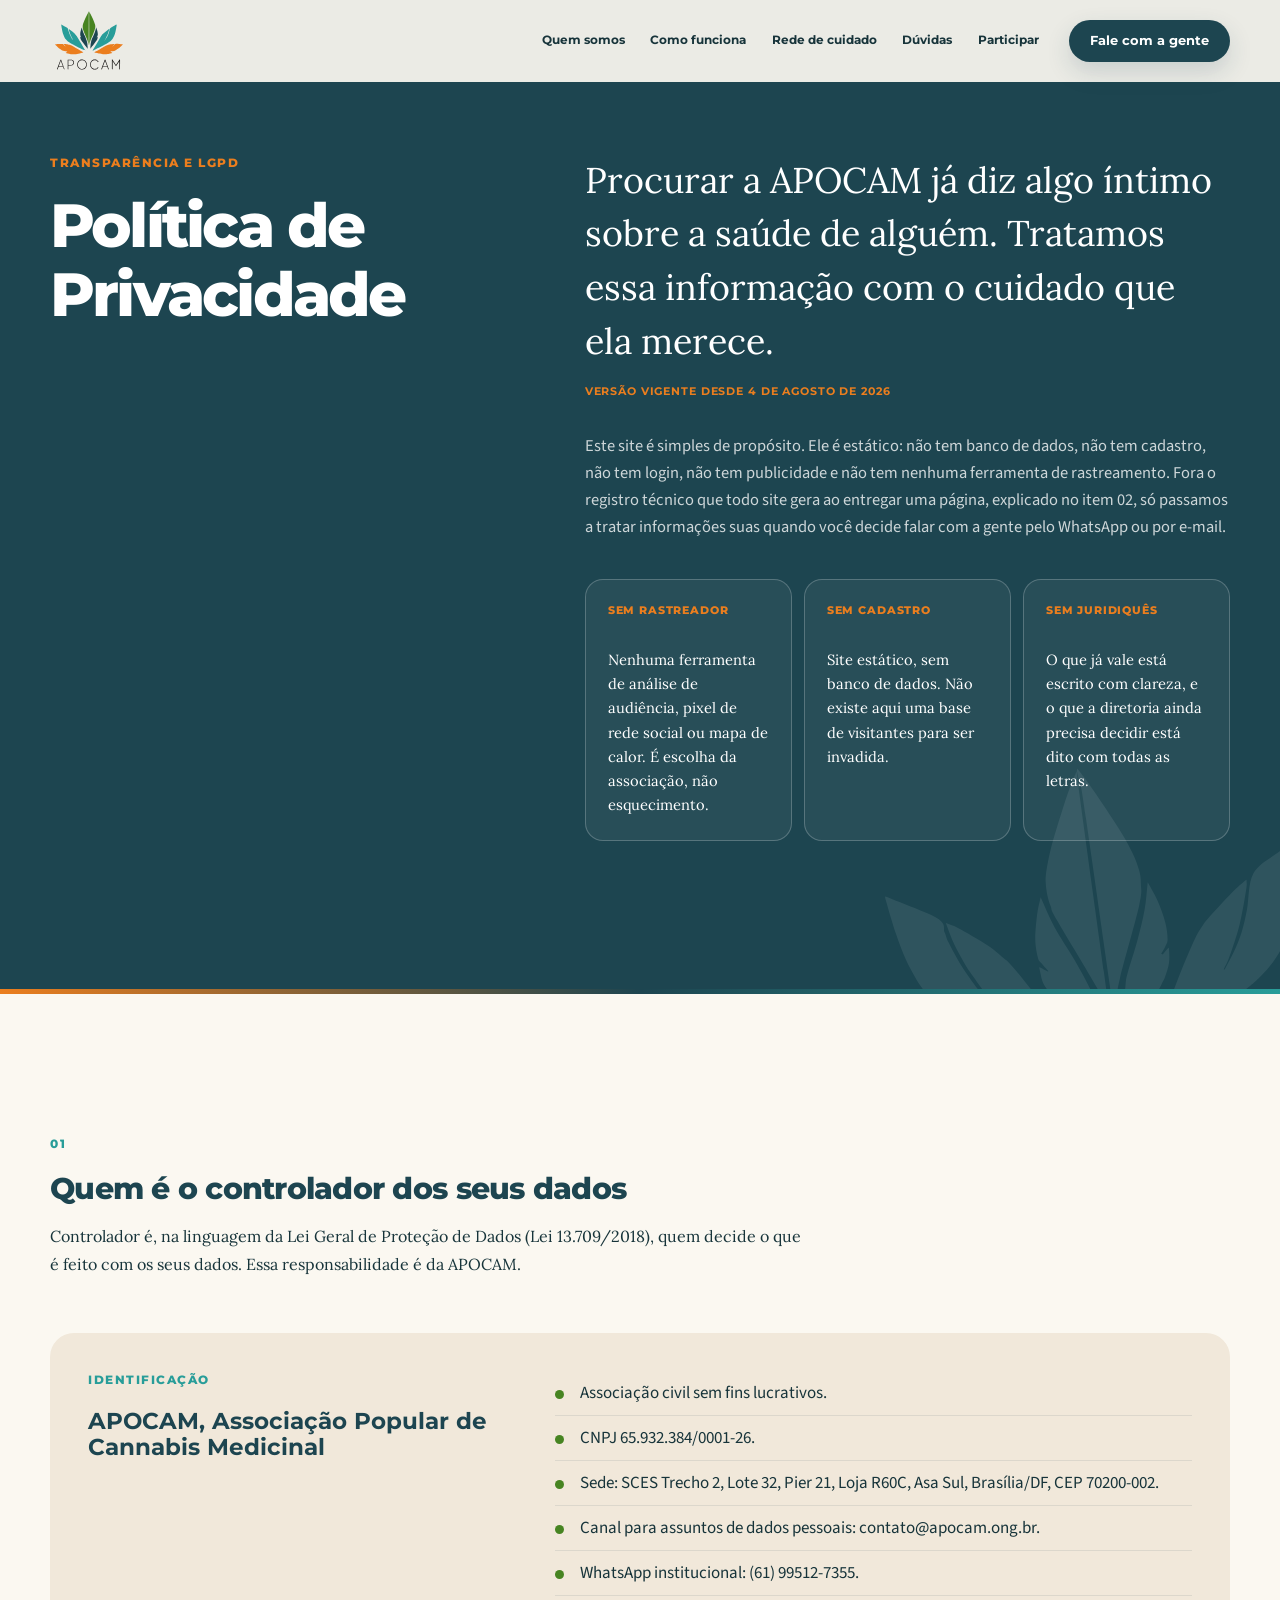
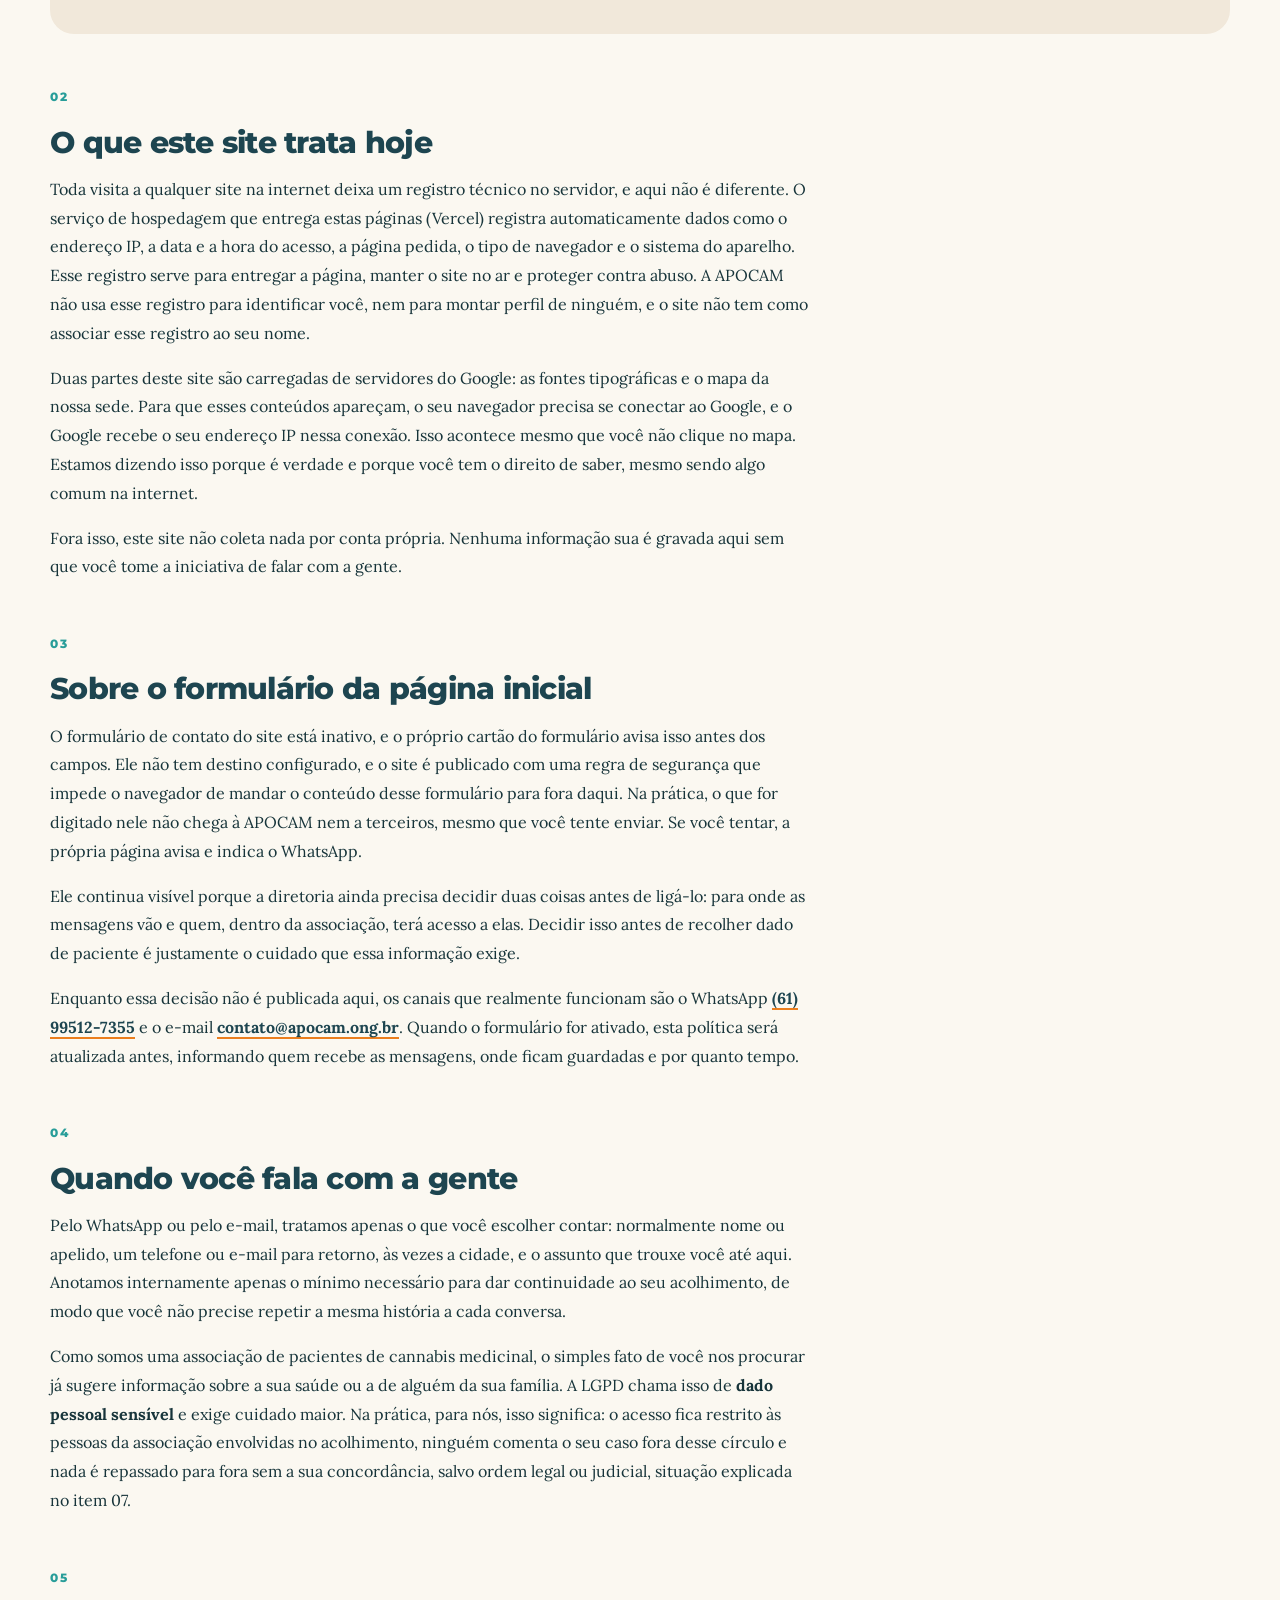
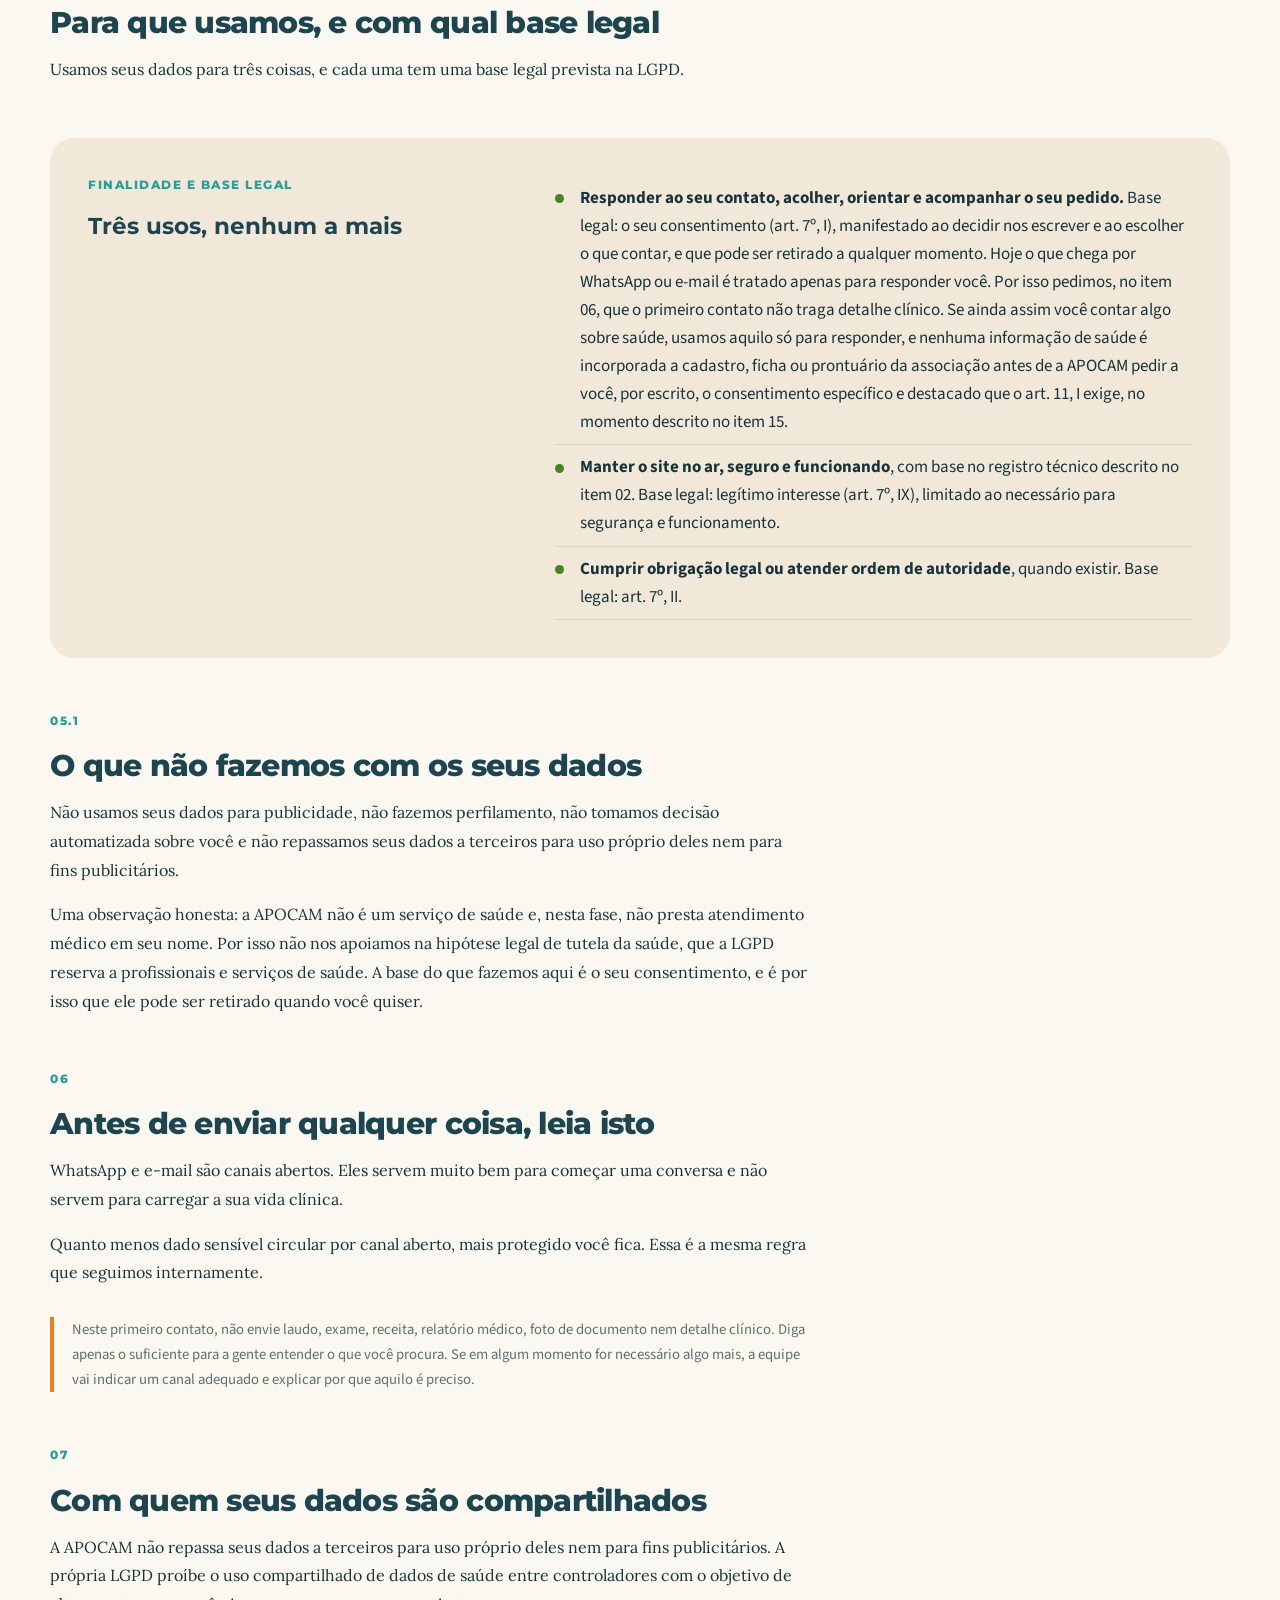
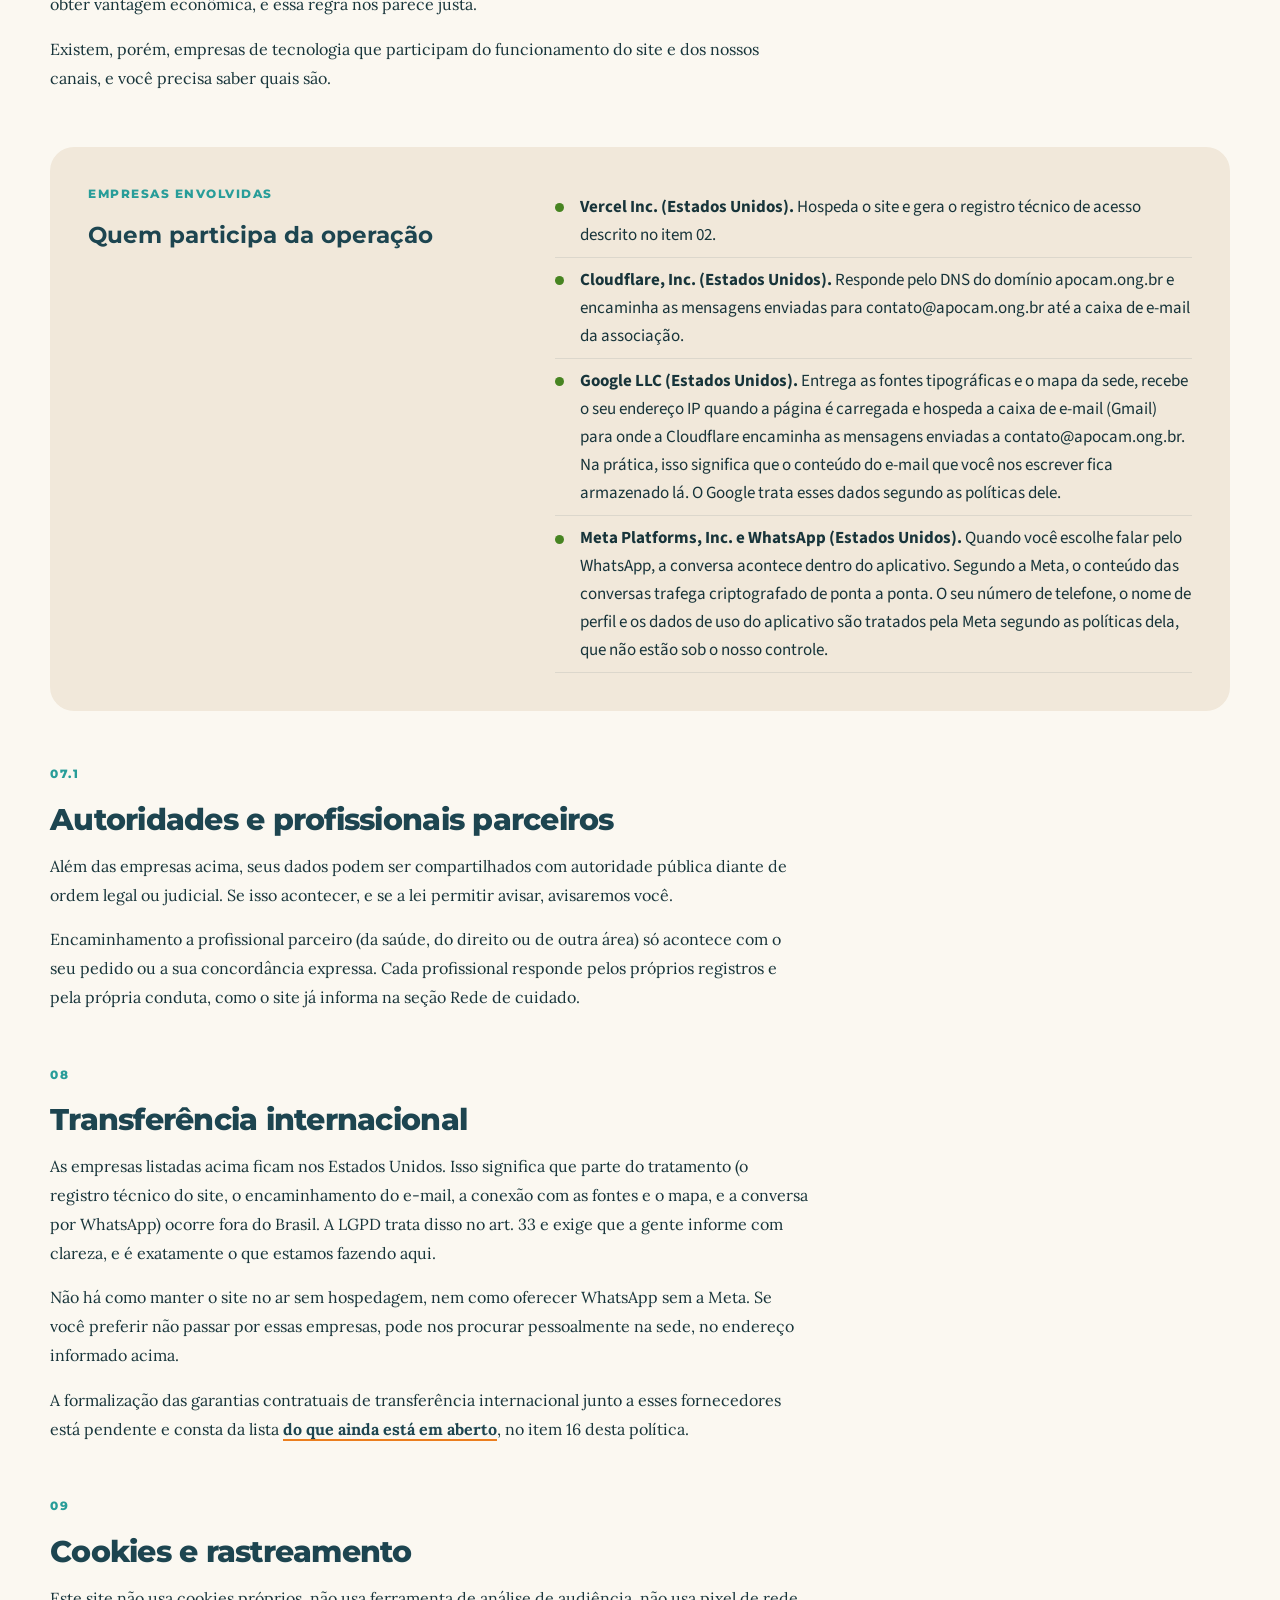
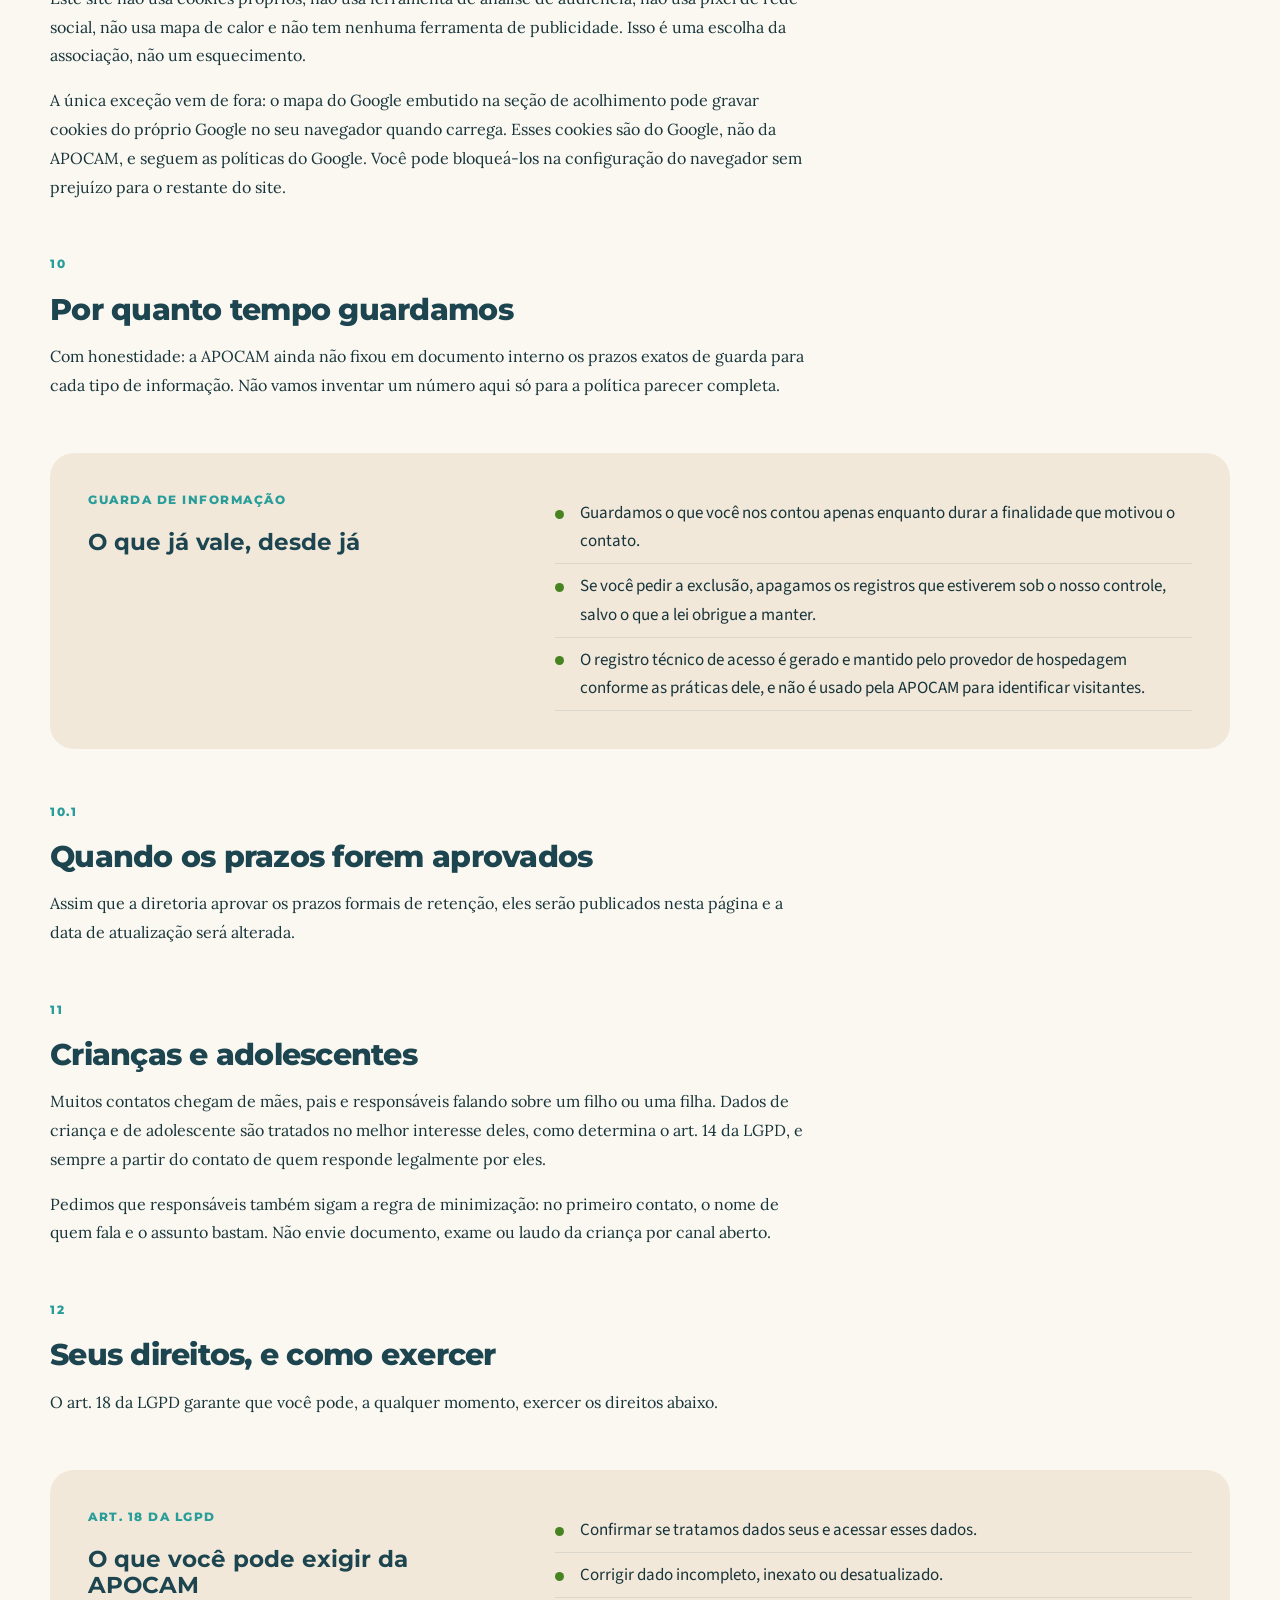
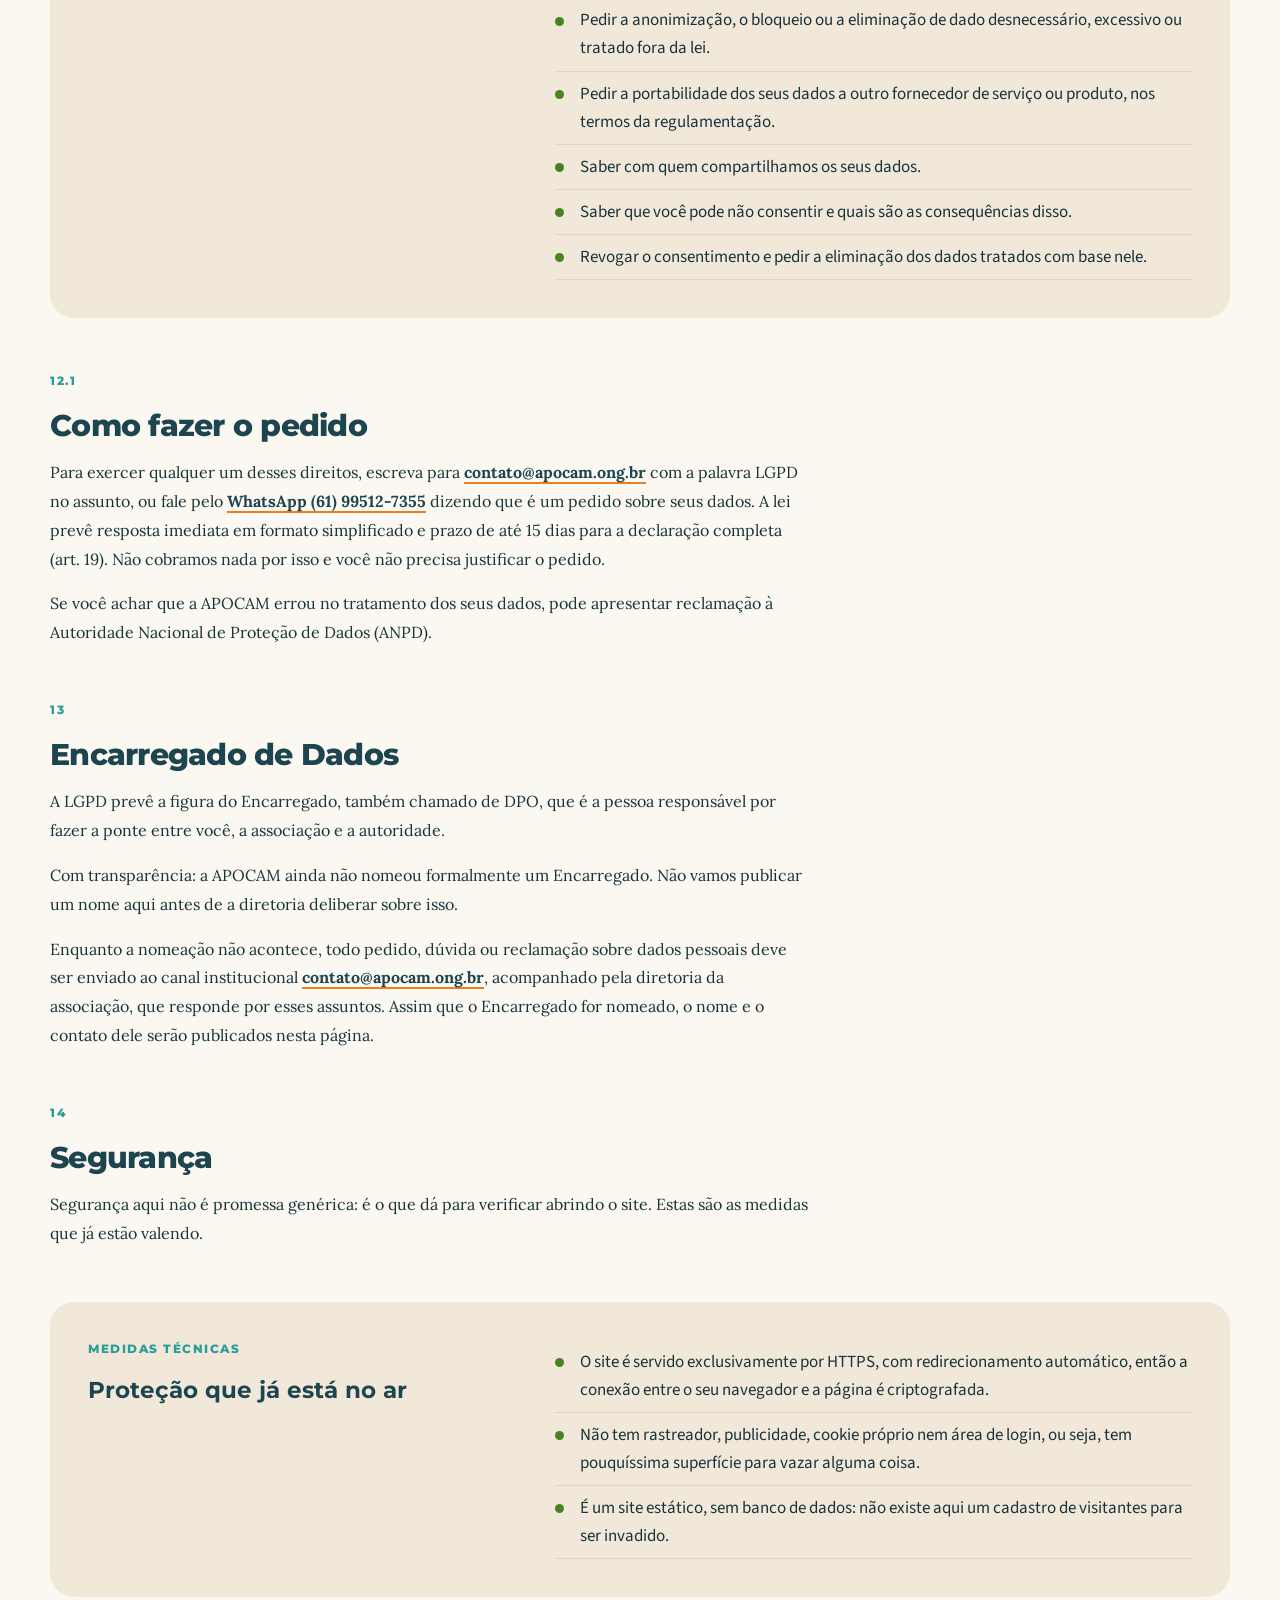
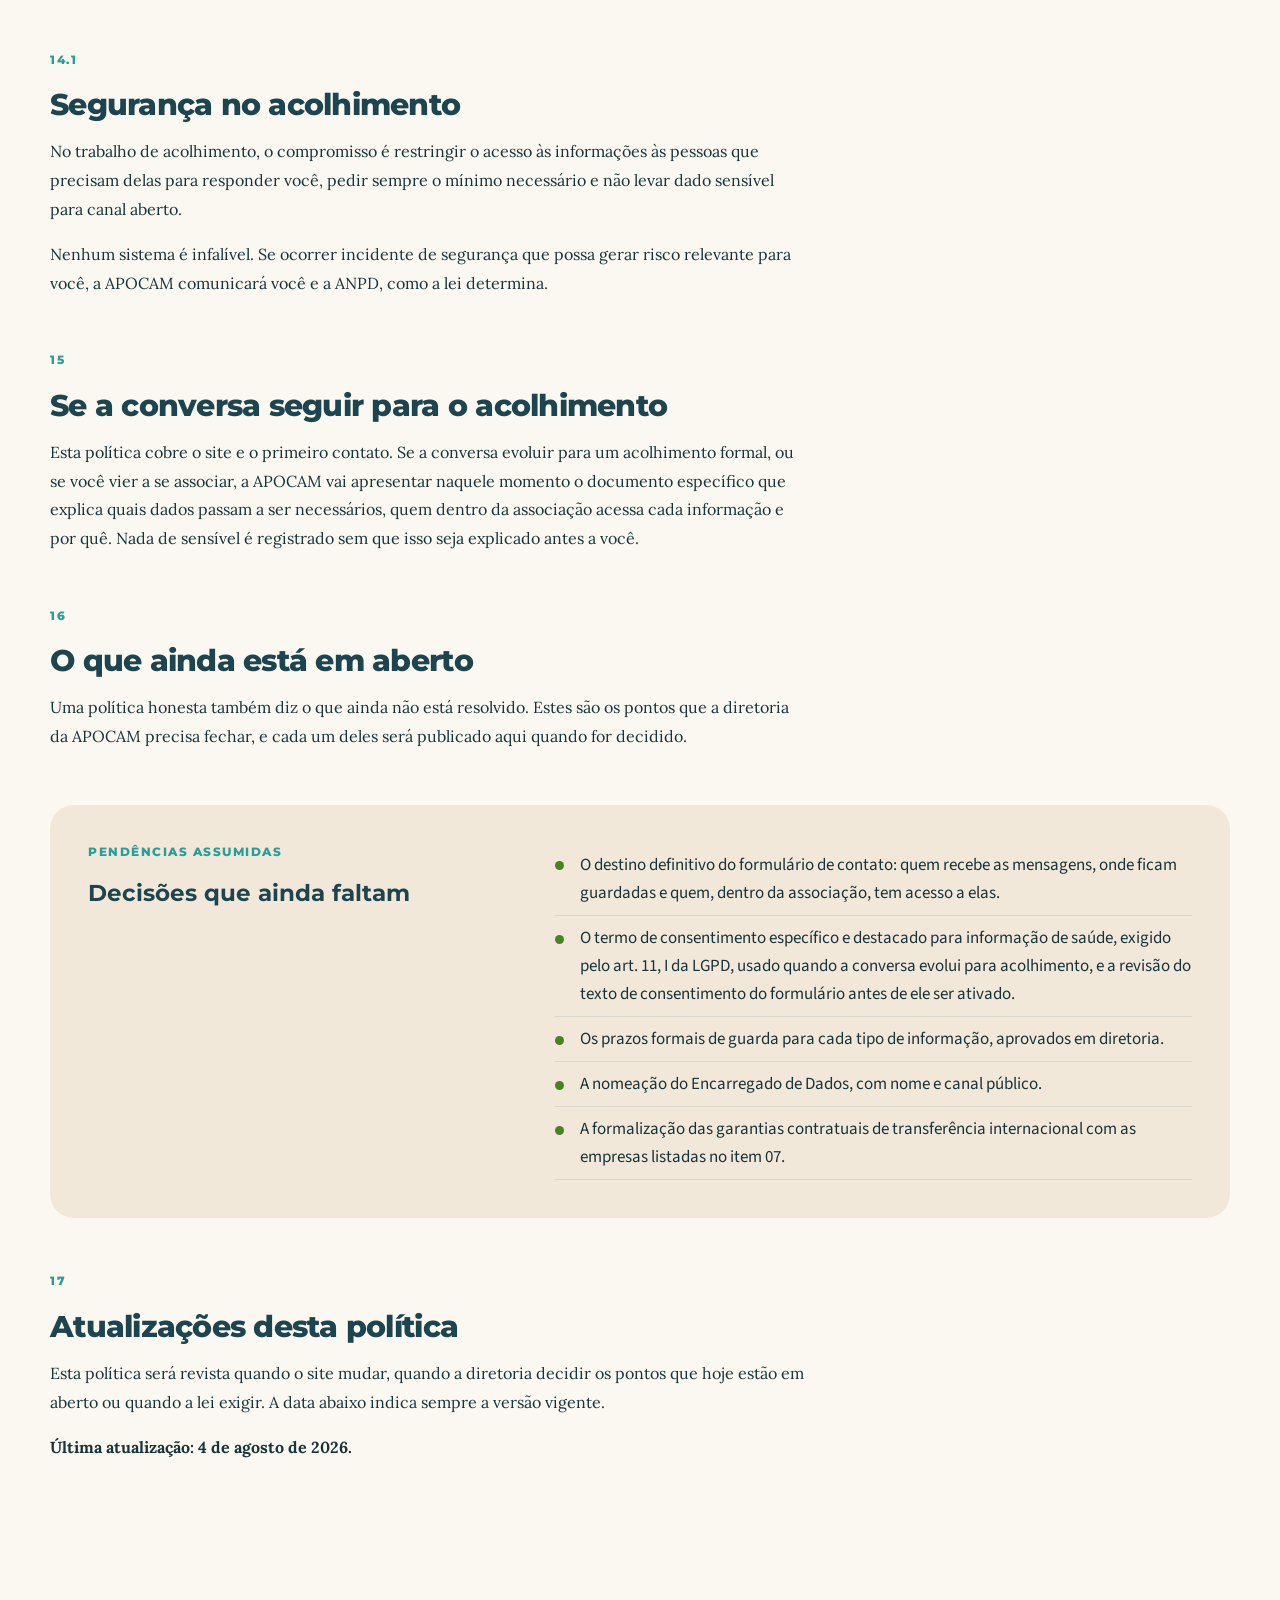
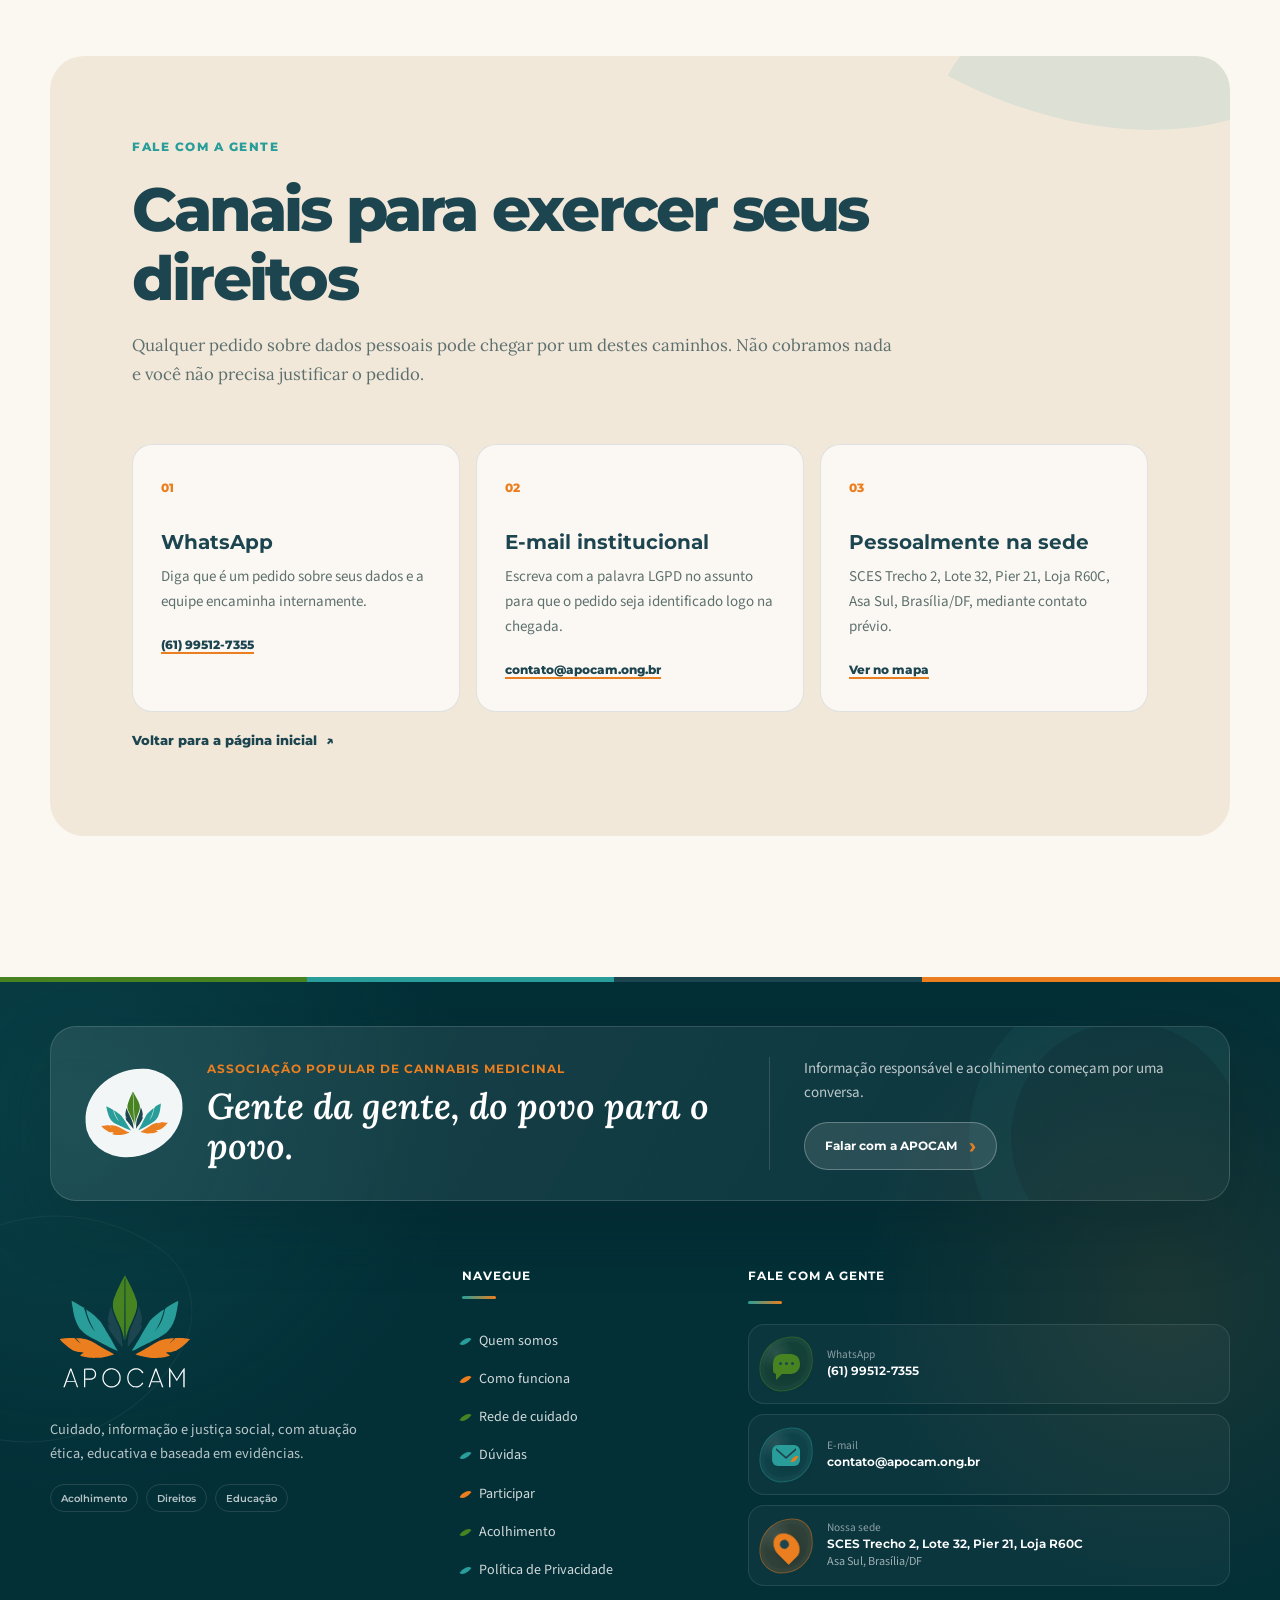
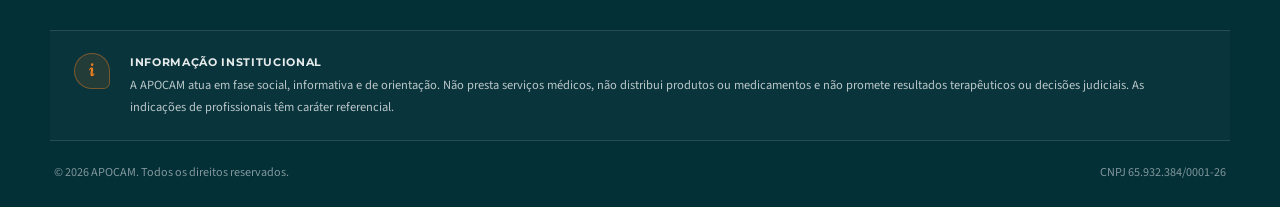
==== privacidade.html @ 4eae1068 "feat(seguranca): cabecalhos de seguranca, Politica de Privacidade e e-mail no dominio proprio - verc" ====
<!DOCTYPE html>
<html lang="pt-BR">
<head>
  <meta charset="UTF-8">
  <meta name="viewport" content="width=device-width, initial-scale=1.0">
  <title>Política de Privacidade | APOCAM</title>
  <meta name="description" content="Como a APOCAM trata os dados pessoais de quem procura acolhimento: o que recebemos, para que usamos, por quanto tempo guardamos e como você exerce seus direitos pela LGPD.">
  <meta name="author" content="APOCAM">
  <meta name="robots" content="index, follow">
  <meta name="theme-color" content="#1D4550">
  <link rel="canonical" href="https://apocam.ong.br/privacidade.html">

  <link rel="icon" type="image/png" sizes="32x32" href="assets/brand/favicon-32.png">
  <link rel="icon" type="image/png" sizes="192x192" href="assets/brand/favicon-192.png">
  <link rel="apple-touch-icon" href="assets/brand/apple-touch-icon.png">

  <meta property="og:title" content="Política de Privacidade | APOCAM">
  <meta property="og:description" content="Transparência sobre o tratamento de dados pessoais na APOCAM, associação popular sem fins lucrativos de Brasília/DF.">
  <meta property="og:type" content="website">
  <meta property="og:locale" content="pt_BR">
  <meta property="og:url" content="https://apocam.ong.br/privacidade.html">

  <link rel="preconnect" href="https://fonts.googleapis.com">
  <link rel="preconnect" href="https://fonts.gstatic.com" crossorigin>
  <link href="https://fonts.googleapis.com/css2?family=Lora:ital,wght@0,400;0,500;0,600;1,400;1,500&family=Montserrat:wght@500;600;700;800&family=Source+Sans+3:wght@400;500;600;700&display=swap" rel="stylesheet">
  <link rel="stylesheet" href="styles.css">
</head>

<body>
  <a class="skip-link" href="#conteudo">Pular para o conteúdo</a>

  <header class="site-header" id="siteHeader">
    <div class="container header-inner">
      <a class="brand" href="index.html#inicio" aria-label="APOCAM, página inicial">
        <img src="assets/brand/logo-apocam.svg" alt="APOCAM" width="1200" height="1048">
      </a>

      <nav class="nav-links" id="navLinks" aria-label="Navegação principal">
        <a href="index.html#quem-somos">Quem somos</a>
        <a href="index.html#como-funciona">Como funciona</a>
        <a href="index.html#rede">Rede de cuidado</a>
        <a href="index.html#faq">Dúvidas</a>
        <a href="index.html#participar">Participar</a>
      </nav>

      <div class="header-actions">
        <a class="btn btn--header" href="https://wa.me/5561995127355?text=Ol%C3%A1%2C%20gostaria%20de%20falar%20com%20a%20APOCAM." target="_blank" rel="noopener" aria-label="Falar com a APOCAM pelo WhatsApp">Fale com a gente</a>
        <button class="nav-toggle" id="navToggle" type="button" aria-label="Abrir menu" aria-expanded="false" aria-controls="navLinks">
          <span></span>
          <span></span>
          <span></span>
        </button>
      </div>
    </div>
  </header>

  <main id="conteudo">
    <section class="manifesto" aria-labelledby="titulo-politica">
      <div class="manifesto-mark" aria-hidden="true"></div>
      <div class="container manifesto-grid">
        <div class="manifesto-title">
          <p class="eyebrow eyebrow--light">Transparência e LGPD</p>
          <h1 class="legal-title" id="titulo-politica">Política de Privacidade</h1>
        </div>

        <div class="manifesto-content">
          <p class="legal-lede">Procurar a APOCAM já diz algo íntimo sobre a saúde de alguém. Tratamos essa informação com o cuidado que ela merece.</p>
          <p class="legal-version">Versão vigente desde 4 de agosto de 2026</p>
          <p>Este site é simples de propósito. Ele é estático: não tem banco de dados, não tem cadastro, não tem login, não tem publicidade e não tem nenhuma ferramenta de rastreamento. Fora o registro técnico que todo site gera ao entregar uma página, explicado no item 02, só passamos a tratar informações suas quando você decide falar com a gente pelo WhatsApp ou por e-mail.</p>

          <div class="statute-grid" aria-label="Compromissos desta política">
            <article>
              <span>Sem rastreador</span>
              <p>Nenhuma ferramenta de análise de audiência, pixel de rede social ou mapa de calor. É escolha da associação, não esquecimento.</p>
            </article>
            <article>
              <span>Sem cadastro</span>
              <p>Site estático, sem banco de dados. Não existe aqui uma base de visitantes para ser invadida.</p>
            </article>
            <article>
              <span>Sem juridiquês</span>
              <p>O que já vale está escrito com clareza, e o que a diretoria ainda precisa decidir está dito com todas as letras.</p>
            </article>
          </div>
        </div>
      </div>
    </section>

    <section class="section" aria-label="Conteúdo da Política de Privacidade">
      <div class="container">

        <article class="legal-topic" id="controlador">
          <p class="eyebrow">01</p>
          <h2>Quem é o controlador dos seus dados</h2>
          <p>Controlador é, na linguagem da Lei Geral de Proteção de Dados (Lei 13.709/2018), quem decide o que é feito com os seus dados. Essa responsabilidade é da APOCAM.</p>
        </article>

        <div class="clarity-panel legal-panel">
          <div>
            <p class="eyebrow">Identificação</p>
            <h3>APOCAM, Associação Popular de Cannabis Medicinal</h3>
          </div>
          <ul>
            <li>Associação civil sem fins lucrativos.</li>
            <li>CNPJ 65.932.384/0001-26.</li>
            <li>Sede: SCES Trecho 2, Lote 32, Pier 21, Loja R60C, Asa Sul, Brasília/DF, CEP 70200-002.</li>
            <li>Canal para assuntos de dados pessoais: contato@apocam.ong.br.</li>
            <li>WhatsApp institucional: (61) 99512-7355.</li>
          </ul>
        </div>

        <article class="legal-topic" id="o-que-o-site-trata">
          <p class="eyebrow">02</p>
          <h2>O que este site trata hoje</h2>
          <p>Toda visita a qualquer site na internet deixa um registro técnico no servidor, e aqui não é diferente. O serviço de hospedagem que entrega estas páginas (Vercel) registra automaticamente dados como o endereço IP, a data e a hora do acesso, a página pedida, o tipo de navegador e o sistema do aparelho. Esse registro serve para entregar a página, manter o site no ar e proteger contra abuso. A APOCAM não usa esse registro para identificar você, nem para montar perfil de ninguém, e o site não tem como associar esse registro ao seu nome.</p>
          <p>Duas partes deste site são carregadas de servidores do Google: as fontes tipográficas e o mapa da nossa sede. Para que esses conteúdos apareçam, o seu navegador precisa se conectar ao Google, e o Google recebe o seu endereço IP nessa conexão. Isso acontece mesmo que você não clique no mapa. Estamos dizendo isso porque é verdade e porque você tem o direito de saber, mesmo sendo algo comum na internet.</p>
          <p>Fora isso, este site não coleta nada por conta própria. Nenhuma informação sua é gravada aqui sem que você tome a iniciativa de falar com a gente.</p>
        </article>

        <article class="legal-topic" id="formulario">
          <p class="eyebrow">03</p>
          <h2>Sobre o formulário da página inicial</h2>
          <p>O formulário de contato do site está inativo, e o próprio cartão do formulário avisa isso antes dos campos. Ele não tem destino configurado, e o site é publicado com uma regra de segurança que impede o navegador de mandar o conteúdo desse formulário para fora daqui. Na prática, o que for digitado nele não chega à APOCAM nem a terceiros, mesmo que você tente enviar. Se você tentar, a própria página avisa e indica o WhatsApp.</p>
          <p>Ele continua visível porque a diretoria ainda precisa decidir duas coisas antes de ligá-lo: para onde as mensagens vão e quem, dentro da associação, terá acesso a elas. Decidir isso antes de recolher dado de paciente é justamente o cuidado que essa informação exige.</p>
          <p>Enquanto essa decisão não é publicada aqui, os canais que realmente funcionam são o WhatsApp <a class="legal-link" href="https://wa.me/5561995127355?text=Ol%C3%A1%2C%20gostaria%20de%20falar%20com%20a%20APOCAM." target="_blank" rel="noopener">(61) 99512-7355</a> e o e-mail <a class="legal-link" href="mailto:contato@apocam.ong.br">contato@apocam.ong.br</a>. Quando o formulário for ativado, esta política será atualizada antes, informando quem recebe as mensagens, onde ficam guardadas e por quanto tempo.</p>
        </article>

        <article class="legal-topic" id="quando-voce-fala">
          <p class="eyebrow">04</p>
          <h2>Quando você fala com a gente</h2>
          <p>Pelo WhatsApp ou pelo e-mail, tratamos apenas o que você escolher contar: normalmente nome ou apelido, um telefone ou e-mail para retorno, às vezes a cidade, e o assunto que trouxe você até aqui. Anotamos internamente apenas o mínimo necessário para dar continuidade ao seu acolhimento, de modo que você não precise repetir a mesma história a cada conversa.</p>
          <p>Como somos uma associação de pacientes de cannabis medicinal, o simples fato de você nos procurar já sugere informação sobre a sua saúde ou a de alguém da sua família. A LGPD chama isso de <strong>dado pessoal sensível</strong> e exige cuidado maior. Na prática, para nós, isso significa: o acesso fica restrito às pessoas da associação envolvidas no acolhimento, ninguém comenta o seu caso fora desse círculo e nada é repassado para fora sem a sua concordância, salvo ordem legal ou judicial, situação explicada no item 07.</p>
        </article>

        <article class="legal-topic" id="finalidades">
          <p class="eyebrow">05</p>
          <h2>Para que usamos, e com qual base legal</h2>
          <p>Usamos seus dados para três coisas, e cada uma tem uma base legal prevista na LGPD.</p>
        </article>

        <div class="clarity-panel legal-panel">
          <div>
            <p class="eyebrow">Finalidade e base legal</p>
            <h3>Três usos, nenhum a mais</h3>
          </div>
          <ul>
            <li><strong>Responder ao seu contato, acolher, orientar e acompanhar o seu pedido.</strong> Base legal: o seu consentimento (art. 7º, I), manifestado ao decidir nos escrever e ao escolher o que contar, e que pode ser retirado a qualquer momento. Hoje o que chega por WhatsApp ou e-mail é tratado apenas para responder você. Por isso pedimos, no item 06, que o primeiro contato não traga detalhe clínico. Se ainda assim você contar algo sobre saúde, usamos aquilo só para responder, e nenhuma informação de saúde é incorporada a cadastro, ficha ou prontuário da associação antes de a APOCAM pedir a você, por escrito, o consentimento específico e destacado que o art. 11, I exige, no momento descrito no item 15.</li>
            <li><strong>Manter o site no ar, seguro e funcionando</strong>, com base no registro técnico descrito no item 02. Base legal: legítimo interesse (art. 7º, IX), limitado ao necessário para segurança e funcionamento.</li>
            <li><strong>Cumprir obrigação legal ou atender ordem de autoridade</strong>, quando existir. Base legal: art. 7º, II.</li>
          </ul>
        </div>

        <article class="legal-topic" id="finalidades-limites">
          <p class="eyebrow">05.1</p>
          <h2>O que não fazemos com os seus dados</h2>
          <p>Não usamos seus dados para publicidade, não fazemos perfilamento, não tomamos decisão automatizada sobre você e não repassamos seus dados a terceiros para uso próprio deles nem para fins publicitários.</p>
          <p>Uma observação honesta: a APOCAM não é um serviço de saúde e, nesta fase, não presta atendimento médico em seu nome. Por isso não nos apoiamos na hipótese legal de tutela da saúde, que a LGPD reserva a profissionais e serviços de saúde. A base do que fazemos aqui é o seu consentimento, e é por isso que ele pode ser retirado quando você quiser.</p>
        </article>

        <article class="legal-topic" id="minimizacao">
          <p class="eyebrow">06</p>
          <h2>Antes de enviar qualquer coisa, leia isto</h2>
          <p>WhatsApp e e-mail são canais abertos. Eles servem muito bem para começar uma conversa e não servem para carregar a sua vida clínica.</p>
          <p>Quanto menos dado sensível circular por canal aberto, mais protegido você fica. Essa é a mesma regra que seguimos internamente.</p>
          <p class="network-note">Neste primeiro contato, não envie laudo, exame, receita, relatório médico, foto de documento nem detalhe clínico. Diga apenas o suficiente para a gente entender o que você procura. Se em algum momento for necessário algo mais, a equipe vai indicar um canal adequado e explicar por que aquilo é preciso.</p>
        </article>

        <article class="legal-topic" id="compartilhamento">
          <p class="eyebrow">07</p>
          <h2>Com quem seus dados são compartilhados</h2>
          <p>A APOCAM não repassa seus dados a terceiros para uso próprio deles nem para fins publicitários. A própria LGPD proíbe o uso compartilhado de dados de saúde entre controladores com o objetivo de obter vantagem econômica, e essa regra nos parece justa.</p>
          <p>Existem, porém, empresas de tecnologia que participam do funcionamento do site e dos nossos canais, e você precisa saber quais são.</p>
        </article>

        <div class="clarity-panel legal-panel">
          <div>
            <p class="eyebrow">Empresas envolvidas</p>
            <h3>Quem participa da operação</h3>
          </div>
          <ul>
            <li><strong>Vercel Inc. (Estados Unidos).</strong> Hospeda o site e gera o registro técnico de acesso descrito no item 02.</li>
            <li><strong>Cloudflare, Inc. (Estados Unidos).</strong> Responde pelo DNS do domínio apocam.ong.br e encaminha as mensagens enviadas para contato@apocam.ong.br até a caixa de e-mail da associação.</li>
            <li><strong>Google LLC (Estados Unidos).</strong> Entrega as fontes tipográficas e o mapa da sede, recebe o seu endereço IP quando a página é carregada e hospeda a caixa de e-mail (Gmail) para onde a Cloudflare encaminha as mensagens enviadas a contato@apocam.ong.br. Na prática, isso significa que o conteúdo do e-mail que você nos escrever fica armazenado lá. O Google trata esses dados segundo as políticas dele.</li>
            <li><strong>Meta Platforms, Inc. e WhatsApp (Estados Unidos).</strong> Quando você escolhe falar pelo WhatsApp, a conversa acontece dentro do aplicativo. Segundo a Meta, o conteúdo das conversas trafega criptografado de ponta a ponta. O seu número de telefone, o nome de perfil e os dados de uso do aplicativo são tratados pela Meta segundo as políticas dela, que não estão sob o nosso controle.</li>
          </ul>
        </div>

        <article class="legal-topic" id="compartilhamento-outros">
          <p class="eyebrow">07.1</p>
          <h2>Autoridades e profissionais parceiros</h2>
          <p>Além das empresas acima, seus dados podem ser compartilhados com autoridade pública diante de ordem legal ou judicial. Se isso acontecer, e se a lei permitir avisar, avisaremos você.</p>
          <p>Encaminhamento a profissional parceiro (da saúde, do direito ou de outra área) só acontece com o seu pedido ou a sua concordância expressa. Cada profissional responde pelos próprios registros e pela própria conduta, como o site já informa na seção Rede de cuidado.</p>
        </article>

        <article class="legal-topic" id="transferencia-internacional">
          <p class="eyebrow">08</p>
          <h2>Transferência internacional</h2>
          <p>As empresas listadas acima ficam nos Estados Unidos. Isso significa que parte do tratamento (o registro técnico do site, o encaminhamento do e-mail, a conexão com as fontes e o mapa, e a conversa por WhatsApp) ocorre fora do Brasil. A LGPD trata disso no art. 33 e exige que a gente informe com clareza, e é exatamente o que estamos fazendo aqui.</p>
          <p>Não há como manter o site no ar sem hospedagem, nem como oferecer WhatsApp sem a Meta. Se você preferir não passar por essas empresas, pode nos procurar pessoalmente na sede, no endereço informado acima.</p>
          <p>A formalização das garantias contratuais de transferência internacional junto a esses fornecedores está pendente e consta da lista <a class="legal-link" href="#em-aberto">do que ainda está em aberto</a>, no item 16 desta política.</p>
        </article>

        <article class="legal-topic" id="cookies">
          <p class="eyebrow">09</p>
          <h2>Cookies e rastreamento</h2>
          <p>Este site não usa cookies próprios, não usa ferramenta de análise de audiência, não usa pixel de rede social, não usa mapa de calor e não tem nenhuma ferramenta de publicidade. Isso é uma escolha da associação, não um esquecimento.</p>
          <p>A única exceção vem de fora: o mapa do Google embutido na seção de acolhimento pode gravar cookies do próprio Google no seu navegador quando carrega. Esses cookies são do Google, não da APOCAM, e seguem as políticas do Google. Você pode bloqueá-los na configuração do navegador sem prejuízo para o restante do site.</p>
        </article>

        <article class="legal-topic" id="retencao">
          <p class="eyebrow">10</p>
          <h2>Por quanto tempo guardamos</h2>
          <p>Com honestidade: a APOCAM ainda não fixou em documento interno os prazos exatos de guarda para cada tipo de informação. Não vamos inventar um número aqui só para a política parecer completa.</p>
        </article>

        <div class="clarity-panel legal-panel">
          <div>
            <p class="eyebrow">Guarda de informação</p>
            <h3>O que já vale, desde já</h3>
          </div>
          <ul>
            <li>Guardamos o que você nos contou apenas enquanto durar a finalidade que motivou o contato.</li>
            <li>Se você pedir a exclusão, apagamos os registros que estiverem sob o nosso controle, salvo o que a lei obrigue a manter.</li>
            <li>O registro técnico de acesso é gerado e mantido pelo provedor de hospedagem conforme as práticas dele, e não é usado pela APOCAM para identificar visitantes.</li>
          </ul>
        </div>

        <article class="legal-topic" id="retencao-prazo">
          <p class="eyebrow">10.1</p>
          <h2>Quando os prazos forem aprovados</h2>
          <p>Assim que a diretoria aprovar os prazos formais de retenção, eles serão publicados nesta página e a data de atualização será alterada.</p>
        </article>

        <article class="legal-topic" id="criancas">
          <p class="eyebrow">11</p>
          <h2>Crianças e adolescentes</h2>
          <p>Muitos contatos chegam de mães, pais e responsáveis falando sobre um filho ou uma filha. Dados de criança e de adolescente são tratados no melhor interesse deles, como determina o art. 14 da LGPD, e sempre a partir do contato de quem responde legalmente por eles.</p>
          <p>Pedimos que responsáveis também sigam a regra de minimização: no primeiro contato, o nome de quem fala e o assunto bastam. Não envie documento, exame ou laudo da criança por canal aberto.</p>
        </article>

        <article class="legal-topic" id="direitos">
          <p class="eyebrow">12</p>
          <h2>Seus direitos, e como exercer</h2>
          <p>O art. 18 da LGPD garante que você pode, a qualquer momento, exercer os direitos abaixo.</p>
        </article>

        <div class="clarity-panel legal-panel">
          <div>
            <p class="eyebrow">Art. 18 da LGPD</p>
            <h3>O que você pode exigir da APOCAM</h3>
          </div>
          <ul>
            <li>Confirmar se tratamos dados seus e acessar esses dados.</li>
            <li>Corrigir dado incompleto, inexato ou desatualizado.</li>
            <li>Pedir a anonimização, o bloqueio ou a eliminação de dado desnecessário, excessivo ou tratado fora da lei.</li>
            <li>Pedir a portabilidade dos seus dados a outro fornecedor de serviço ou produto, nos termos da regulamentação.</li>
            <li>Saber com quem compartilhamos os seus dados.</li>
            <li>Saber que você pode não consentir e quais são as consequências disso.</li>
            <li>Revogar o consentimento e pedir a eliminação dos dados tratados com base nele.</li>
          </ul>
        </div>

        <article class="legal-topic" id="direitos-como">
          <p class="eyebrow">12.1</p>
          <h2>Como fazer o pedido</h2>
          <p>Para exercer qualquer um desses direitos, escreva para <a class="legal-link" href="mailto:contato@apocam.ong.br?subject=LGPD">contato@apocam.ong.br</a> com a palavra LGPD no assunto, ou fale pelo <a class="legal-link" href="https://wa.me/5561995127355?text=Ol%C3%A1%2C%20tenho%20um%20pedido%20sobre%20meus%20dados%20pessoais%20(LGPD)." target="_blank" rel="noopener">WhatsApp (61) 99512-7355</a> dizendo que é um pedido sobre seus dados. A lei prevê resposta imediata em formato simplificado e prazo de até 15 dias para a declaração completa (art. 19). Não cobramos nada por isso e você não precisa justificar o pedido.</p>
          <p>Se você achar que a APOCAM errou no tratamento dos seus dados, pode apresentar reclamação à Autoridade Nacional de Proteção de Dados (ANPD).</p>
        </article>

        <article class="legal-topic" id="encarregado">
          <p class="eyebrow">13</p>
          <h2>Encarregado de Dados</h2>
          <p>A LGPD prevê a figura do Encarregado, também chamado de DPO, que é a pessoa responsável por fazer a ponte entre você, a associação e a autoridade.</p>
          <p>Com transparência: a APOCAM ainda não nomeou formalmente um Encarregado. Não vamos publicar um nome aqui antes de a diretoria deliberar sobre isso.</p>
          <p>Enquanto a nomeação não acontece, todo pedido, dúvida ou reclamação sobre dados pessoais deve ser enviado ao canal institucional <a class="legal-link" href="mailto:contato@apocam.ong.br">contato@apocam.ong.br</a>, acompanhado pela diretoria da associação, que responde por esses assuntos. Assim que o Encarregado for nomeado, o nome e o contato dele serão publicados nesta página.</p>
        </article>

        <article class="legal-topic" id="seguranca">
          <p class="eyebrow">14</p>
          <h2>Segurança</h2>
          <p>Segurança aqui não é promessa genérica: é o que dá para verificar abrindo o site. Estas são as medidas que já estão valendo.</p>
        </article>

        <div class="clarity-panel legal-panel">
          <div>
            <p class="eyebrow">Medidas técnicas</p>
            <h3>Proteção que já está no ar</h3>
          </div>
          <ul>
            <li>O site é servido exclusivamente por HTTPS, com redirecionamento automático, então a conexão entre o seu navegador e a página é criptografada.</li>
            <li>Não tem rastreador, publicidade, cookie próprio nem área de login, ou seja, tem pouquíssima superfície para vazar alguma coisa.</li>
            <li>É um site estático, sem banco de dados: não existe aqui um cadastro de visitantes para ser invadido.</li>
          </ul>
        </div>

        <article class="legal-topic" id="seguranca-acolhimento">
          <p class="eyebrow">14.1</p>
          <h2>Segurança no acolhimento</h2>
          <p>No trabalho de acolhimento, o compromisso é restringir o acesso às informações às pessoas que precisam delas para responder você, pedir sempre o mínimo necessário e não levar dado sensível para canal aberto.</p>
          <p>Nenhum sistema é infalível. Se ocorrer incidente de segurança que possa gerar risco relevante para você, a APOCAM comunicará você e a ANPD, como a lei determina.</p>
        </article>

        <article class="legal-topic" id="acolhimento-formal">
          <p class="eyebrow">15</p>
          <h2>Se a conversa seguir para o acolhimento</h2>
          <p>Esta política cobre o site e o primeiro contato. Se a conversa evoluir para um acolhimento formal, ou se você vier a se associar, a APOCAM vai apresentar naquele momento o documento específico que explica quais dados passam a ser necessários, quem dentro da associação acessa cada informação e por quê. Nada de sensível é registrado sem que isso seja explicado antes a você.</p>
        </article>

        <article class="legal-topic" id="em-aberto">
          <p class="eyebrow">16</p>
          <h2>O que ainda está em aberto</h2>
          <p>Uma política honesta também diz o que ainda não está resolvido. Estes são os pontos que a diretoria da APOCAM precisa fechar, e cada um deles será publicado aqui quando for decidido.</p>
        </article>

        <div class="clarity-panel legal-panel">
          <div>
            <p class="eyebrow">Pendências assumidas</p>
            <h3>Decisões que ainda faltam</h3>
          </div>
          <ul>
            <li>O destino definitivo do formulário de contato: quem recebe as mensagens, onde ficam guardadas e quem, dentro da associação, tem acesso a elas.</li>
            <li>O termo de consentimento específico e destacado para informação de saúde, exigido pelo art. 11, I da LGPD, usado quando a conversa evolui para acolhimento, e a revisão do texto de consentimento do formulário antes de ele ser ativado.</li>
            <li>Os prazos formais de guarda para cada tipo de informação, aprovados em diretoria.</li>
            <li>A nomeação do Encarregado de Dados, com nome e canal público.</li>
            <li>A formalização das garantias contratuais de transferência internacional com as empresas listadas no item 07.</li>
          </ul>
        </div>

        <article class="legal-topic" id="atualizacoes">
          <p class="eyebrow">17</p>
          <h2>Atualizações desta política</h2>
          <p>Esta política será revista quando o site mudar, quando a diretoria decidir os pontos que hoje estão em aberto ou quando a lei exigir. A data abaixo indica sempre a versão vigente.</p>
          <p><strong>Última atualização: 4 de agosto de 2026.</strong></p>
        </article>

      </div>
    </section>

    <section class="section participation-section" aria-labelledby="canais-titulo">
      <div class="container">
        <div class="participation-shell">
          <div class="section-heading">
            <p class="eyebrow">Fale com a gente</p>
            <h2 id="canais-titulo">Canais para exercer seus direitos</h2>
            <p>Qualquer pedido sobre dados pessoais pode chegar por um destes caminhos. Não cobramos nada e você não precisa justificar o pedido.</p>
          </div>

          <div class="participation-grid">
            <article class="participation-card">
              <span>01</span>
              <h3>WhatsApp</h3>
              <p>Diga que é um pedido sobre seus dados e a equipe encaminha internamente.</p>
              <a href="https://wa.me/5561995127355?text=Ol%C3%A1%2C%20tenho%20um%20pedido%20sobre%20meus%20dados%20pessoais%20(LGPD)." target="_blank" rel="noopener">(61) 99512-7355</a>
            </article>
            <article class="participation-card">
              <span>02</span>
              <h3>E-mail institucional</h3>
              <p>Escreva com a palavra LGPD no assunto para que o pedido seja identificado logo na chegada.</p>
              <a href="mailto:contato@apocam.ong.br?subject=LGPD">contato@apocam.ong.br</a>
            </article>
            <article class="participation-card">
              <span>03</span>
              <h3>Pessoalmente na sede</h3>
              <p>SCES Trecho 2, Lote 32, Pier 21, Loja R60C, Asa Sul, Brasília/DF, mediante contato prévio.</p>
              <a href="https://maps.google.com/?q=SCES%20Trecho%202%20Lote%2032%20Pier%2021%20Loja%20R60C%20Asa%20Sul%20Bras%C3%ADlia%20DF" target="_blank" rel="noopener">Ver no mapa</a>
            </article>
          </div>

          <a class="text-link" href="index.html#inicio">Voltar para a página inicial <span aria-hidden="true">↗</span></a>
        </div>
      </div>
    </section>
  </main>

  <footer class="site-footer">
    <div class="footer-spectrum" aria-hidden="true"></div>
    <div class="container">
      <div class="footer-cta">
        <div class="footer-cta__brand">
          <span class="footer-cta__mark" aria-hidden="true">
            <img src="assets/brand/logo-apocam-mark.svg" alt="" width="960" height="654">
          </span>
          <div>
            <p class="footer-kicker">Associação Popular de Cannabis Medicinal</p>
            <h2>Gente da gente, do povo para o povo.</h2>
          </div>
        </div>

        <div class="footer-cta__action">
          <p>Informação responsável e acolhimento começam por uma conversa.</p>
          <a class="footer-whatsapp-button" href="https://wa.me/5561995127355?text=Ol%C3%A1%2C%20gostaria%20de%20falar%20com%20a%20APOCAM." target="_blank" rel="noopener">
            Falar com a APOCAM
          </a>
        </div>
      </div>

      <div class="footer-main">
        <div class="footer-brand">
          <img src="assets/brand/logo-apocam-branco.svg" alt="APOCAM" width="1200" height="1048">
          <p>Cuidado, informação e justiça social, com atuação ética, educativa e baseada em evidências.</p>
          <div class="footer-principles" aria-label="Princípios da APOCAM">
            <span>Acolhimento</span>
            <span>Direitos</span>
            <span>Educação</span>
          </div>
        </div>

        <nav class="footer-nav" aria-label="Links do rodapé">
          <p class="footer-heading">Navegue</p>
          <a href="index.html#quem-somos">Quem somos</a>
          <a href="index.html#como-funciona">Como funciona</a>
          <a href="index.html#rede">Rede de cuidado</a>
          <a href="index.html#faq">Dúvidas</a>
          <a href="index.html#participar">Participar</a>
          <a href="index.html#acolhimento">Acolhimento</a>
          <a href="privacidade.html" aria-current="page">Política de Privacidade</a>
        </nav>

        <div class="footer-contact">
          <p class="footer-heading">Fale com a gente</p>

          <a class="footer-contact-card" href="https://wa.me/5561995127355?text=Ol%C3%A1%2C%20gostaria%20de%20falar%20com%20a%20APOCAM." target="_blank" rel="noopener">
            <span class="footer-contact-icon footer-contact-icon--message" aria-hidden="true">
              <span class="footer-icon-glyph"></span>
            </span>
            <span class="footer-contact-copy">
              <small>WhatsApp</small>
              <strong>(61) 99512-7355</strong>
            </span>
          </a>

          <a class="footer-contact-card" href="mailto:contato@apocam.ong.br">
            <span class="footer-contact-icon footer-contact-icon--mail" aria-hidden="true">
              <span class="footer-icon-glyph"></span>
            </span>
            <span class="footer-contact-copy">
              <small>E-mail</small>
              <strong>contato@apocam.ong.br</strong>
            </span>
          </a>

          <a class="footer-contact-card" href="https://maps.google.com/?q=SCES%20Trecho%202%20Lote%2032%20Pier%2021%20Loja%20R60C%20Asa%20Sul%20Bras%C3%ADlia%20DF" target="_blank" rel="noopener">
            <span class="footer-contact-icon footer-contact-icon--pin" aria-hidden="true">
              <span class="footer-icon-glyph"></span>
            </span>
            <span class="footer-contact-copy">
              <small>Nossa sede</small>
              <strong>SCES Trecho 2, Lote 32, Pier 21, Loja R60C</strong>
              <span>Asa Sul, Brasília/DF</span>
            </span>
          </a>
        </div>
      </div>

      <div class="footer-legal">
        <span class="footer-legal-icon" aria-hidden="true">i</span>
        <div>
          <strong>Informação institucional</strong>
          <p>A APOCAM atua em fase social, informativa e de orientação. Não presta serviços médicos, não distribui produtos ou medicamentos e não promete resultados terapêuticos ou decisões judiciais. As indicações de profissionais têm caráter referencial.</p>
        </div>
      </div>

      <div class="footer-bottom">
        <span>&copy; 2026 APOCAM. Todos os direitos reservados.</span>
        <span>CNPJ 65.932.384/0001-26</span>
      </div>
    </div>
  </footer>

  <script src="script.js" defer></script>
</body>
</html>
---- styles.css ----
:root {
  --green: #478421;
  --teal: #289D99;
  --blue: #1D4550;
  --orange: #EB7E1E;
  --paper: #FBF8F1;
  --paper-deep: #F1E8DA;
  --white: #FFFFFF;
  --ink: #17343A;
  --muted: #5E706E;
  --line: rgba(29, 69, 80, 0.16);
  --shadow: 0 24px 70px rgba(29, 69, 80, 0.12);
  --container: 1180px;
  --header: 82px;
  --font-title: "Montserrat", Arial, sans-serif;
  --font-reading: "Lora", Georgia, serif;
  --font-body: "Source Sans 3", Arial, sans-serif;
  --ease: cubic-bezier(.22, .61, .36, 1);
}

* {
  box-sizing: border-box;
}

html {
  scroll-behavior: smooth;
  scroll-padding-top: calc(var(--header) + 20px);
}

body {
  margin: 0;
  background: var(--paper);
  color: var(--ink);
  font-family: var(--font-body);
  font-size: 17px;
  line-height: 1.65;
  overflow-x: hidden;
}

body.menu-open {
  overflow: hidden;
}

img {
  display: block;
  max-width: 100%;
}

a {
  color: inherit;
  text-decoration: none;
}

button,
input,
select,
textarea {
  font: inherit;
}

button,
summary,
a {
  -webkit-tap-highlight-color: transparent;
}

h1,
h2,
h3,
h4,
p,
blockquote,
ul,
ol {
  margin-top: 0;
}

h1,
h2,
h3,
h4 {
  font-family: var(--font-title);
  line-height: 1.12;
}

:focus-visible {
  outline: 3px solid var(--orange);
  outline-offset: 4px;
}

.container {
  width: min(calc(100% - 40px), var(--container));
  margin-inline: auto;
}

.skip-link {
  position: fixed;
  top: 10px;
  left: 10px;
  z-index: 200;
  padding: 12px 18px;
  border-radius: 8px;
  background: var(--blue);
  color: var(--white);
  transform: translateY(-140%);
}

.skip-link:focus {
  transform: translateY(0);
}

.site-header {
  position: fixed;
  inset: 0 0 auto;
  z-index: 100;
  height: var(--header);
  background: rgba(251, 248, 241, 0.93);
  border-bottom: 1px solid transparent;
  backdrop-filter: blur(18px);
  transition: border-color 220ms ease, box-shadow 220ms ease, background 220ms ease;
}

.site-header.is-scrolled {
  border-bottom-color: var(--line);
  box-shadow: 0 10px 30px rgba(29, 69, 80, 0.08);
  background: rgba(251, 248, 241, 0.98);
}

.header-inner {
  height: 100%;
  display: flex;
  align-items: center;
  justify-content: space-between;
  gap: 30px;
}

.brand {
  display: flex;
  align-items: center;
  flex: none;
}

.brand img {
  width: 78px;
  height: 68px;
  object-fit: contain;
  transition: transform 260ms var(--ease);
}

.brand:hover img {
  transform: translateY(-2px) scale(1.02);
}

.nav-links {
  display: flex;
  align-items: center;
  gap: clamp(18px, 2vw, 30px);
  margin-left: auto;
}

.nav-links a {
  position: relative;
  color: var(--ink);
  font-family: var(--font-title);
  font-size: 0.78rem;
  font-weight: 700;
}

.nav-links a::after {
  content: "";
  position: absolute;
  right: 0;
  bottom: -8px;
  left: 0;
  height: 2px;
  background: var(--teal);
  transform: scaleX(0);
  transform-origin: right;
  transition: transform 240ms var(--ease);
}

.nav-links a:hover::after,
.nav-links a[aria-current="true"]::after {
  transform: scaleX(1);
  transform-origin: left;
}

.header-actions {
  display: flex;
  align-items: center;
  gap: 12px;
}

.nav-toggle {
  display: none;
  width: 46px;
  height: 46px;
  padding: 11px;
  border: 1px solid var(--line);
  border-radius: 50%;
  background: var(--white);
  cursor: pointer;
}

.nav-toggle span {
  display: block;
  width: 100%;
  height: 2px;
  margin: 4px 0;
  border-radius: 4px;
  background: var(--blue);
  transition: transform 220ms ease, opacity 220ms ease;
}

.nav-toggle[aria-expanded="true"] span:nth-child(1) {
  transform: translateY(6px) rotate(45deg);
}

.nav-toggle[aria-expanded="true"] span:nth-child(2) {
  opacity: 0;
}

.nav-toggle[aria-expanded="true"] span:nth-child(3) {
  transform: translateY(-6px) rotate(-45deg);
}

.btn {
  min-height: 48px;
  display: inline-flex;
  align-items: center;
  justify-content: center;
  gap: 9px;
  padding: 13px 24px;
  border: 1px solid transparent;
  border-radius: 999px;
  font-family: var(--font-title);
  font-size: 0.82rem;
  font-weight: 700;
  line-height: 1.1;
  cursor: pointer;
  transition: transform 220ms var(--ease), color 220ms ease, background 220ms ease, border-color 220ms ease, box-shadow 220ms ease;
}

.btn:hover {
  transform: translateY(-3px);
}

.btn--header {
  min-height: 42px;
  padding: 11px 20px;
  background: var(--blue);
  color: var(--white);
  box-shadow: 0 10px 24px rgba(29, 69, 80, 0.16);
}

.btn--header:hover {
  background: #075664;
  box-shadow: 0 14px 30px rgba(29, 69, 80, 0.22);
}

.btn--primary {
  background: var(--blue);
  color: var(--white);
  box-shadow: 0 15px 32px rgba(29, 69, 80, 0.18);
}

.btn--primary:hover {
  background: #075A67;
  box-shadow: 0 20px 38px rgba(29, 69, 80, 0.24);
}

.btn--secondary {
  color: var(--blue);
  border-color: rgba(29, 69, 80, 0.34);
  background: rgba(255, 255, 255, 0.45);
}

.btn--secondary:hover {
  border-color: var(--teal);
  background: var(--white);
}

.btn--contact-whatsapp {
  width: max-content;
  margin-top: 28px;
  background: var(--white);
  color: var(--blue);
  box-shadow: 0 15px 34px rgba(0, 0, 0, 0.16);
}

.btn--contact-whatsapp:hover {
  background: var(--orange);
  color: var(--blue);
  box-shadow: 0 20px 42px rgba(0, 0, 0, 0.2);
}

.btn--block {
  width: 100%;
}

.hero {
  position: relative;
  min-height: 760px;
  padding: calc(var(--header) + 78px) 0 90px;
  background:
    radial-gradient(circle at 7% 20%, rgba(235, 126, 30, 0.16), transparent 28%),
    linear-gradient(135deg, var(--paper) 0%, #F8F2E8 58%, #E7F2EF 100%);
  overflow: hidden;
}

.hero::after {
  content: "";
  position: absolute;
  inset: auto 0 0;
  height: 10px;
  background: linear-gradient(90deg, var(--green) 0 24%, var(--teal) 24% 49%, var(--blue) 49% 74%, var(--orange) 74% 100%);
}

.hero-petal {
  position: absolute;
  border-radius: 100% 0 100% 0;
  transform: rotate(35deg);
  pointer-events: none;
}

.hero-petal--one {
  top: 130px;
  left: -110px;
  width: 270px;
  height: 150px;
  background: rgba(40, 157, 153, 0.08);
}

.hero-petal--two {
  right: 34%;
  bottom: 20px;
  width: 210px;
  height: 110px;
  background: rgba(235, 126, 30, 0.08);
  transform: rotate(-18deg);
}

.hero-grid {
  position: relative;
  z-index: 1;
  display: grid;
  grid-template-columns: minmax(0, 1.05fr) minmax(360px, 0.78fr);
  align-items: center;
  gap: clamp(54px, 7vw, 100px);
}

.hero-copy {
  max-width: 720px;
}

.kicker,
.eyebrow {
  display: flex;
  align-items: center;
  gap: 10px;
  margin-bottom: 18px;
  color: var(--teal);
  font-family: var(--font-title);
  font-size: 0.73rem;
  font-weight: 800;
  letter-spacing: 0.13em;
  text-transform: uppercase;
}

.kicker span {
  width: 36px;
  height: 3px;
  border-radius: 4px;
  background: var(--orange);
}

.hero h1 {
  max-width: 760px;
  margin-bottom: 26px;
  color: var(--blue);
  font-size: clamp(2.8rem, 5.1vw, 4.65rem);
  font-weight: 800;
  letter-spacing: -0.055em;
}

.hero h1 strong {
  position: relative;
  color: var(--green);
  font-weight: inherit;
}

.hero h1 strong::after {
  content: "";
  position: absolute;
  right: 0;
  bottom: 0.02em;
  left: 0;
  height: 0.18em;
  border-radius: 50%;
  background: rgba(235, 126, 30, 0.28);
  z-index: -1;
}

.hero-lead {
  max-width: 650px;
  margin-bottom: 30px;
  color: var(--muted);
  font-family: var(--font-reading);
  font-size: clamp(1.05rem, 1.5vw, 1.28rem);
  line-height: 1.8;
}

.hero-actions {
  display: flex;
  flex-wrap: wrap;
  gap: 12px;
  margin-bottom: 18px;
}

.hero-open-note {
  max-width: 630px;
  margin-bottom: 25px;
  padding: 13px 17px;
  border-left: 3px solid var(--orange);
  border-radius: 0 12px 12px 0;
  background: rgba(255, 255, 255, 0.46);
  color: var(--muted);
  font-size: 0.9rem;
  line-height: 1.55;
}

.hero-open-note strong {
  color: var(--blue);
  font-family: var(--font-title);
  font-size: 0.82rem;
}

.trust-list {
  display: flex;
  flex-wrap: wrap;
  gap: 10px 24px;
  margin: 0;
  padding: 0;
  list-style: none;
  color: var(--muted);
  font-size: 0.9rem;
  font-weight: 600;
}

.trust-list li {
  position: relative;
  padding-left: 20px;
}

.trust-list li::before {
  content: "";
  position: absolute;
  top: 0.55em;
  left: 0;
  width: 9px;
  height: 9px;
  border: 2px solid var(--teal);
  border-radius: 50%;
}

.hero-visual {
  position: relative;
  min-height: 560px;
}

.hero-photo {
  position: absolute;
  inset: 0 0 46px 22px;
  overflow: hidden;
  border: 9px solid rgba(255, 255, 255, 0.76);
  border-radius: 52% 52% 22px 22px;
  box-shadow: var(--shadow);
  background: var(--blue);
}

.hero-photo::after {
  content: "";
  position: absolute;
  inset: 0;
  background: linear-gradient(180deg, rgba(29, 69, 80, 0.06), rgba(29, 69, 80, 0.44));
}

.hero-photo img {
  width: 100%;
  height: 112%;
  object-fit: cover;
  filter: saturate(0.78) contrast(0.92);
  transform: translateY(-5%);
  will-change: transform;
}

.hero-seal {
  position: absolute;
  right: -22px;
  bottom: 22px;
  z-index: 2;
  width: min(290px, 78%);
  display: flex;
  align-items: center;
  gap: 14px;
  padding: 15px 18px;
  border-radius: 18px;
  background: var(--white);
  box-shadow: 0 20px 52px rgba(29, 69, 80, 0.18);
}

.hero-seal > img {
  width: 72px;
  height: auto;
  object-fit: contain;
}

.hero-seal p {
  margin: 0;
  line-height: 1.3;
}

.hero-seal strong,
.hero-seal span {
  display: block;
}

.hero-seal strong {
  color: var(--blue);
  font-family: var(--font-title);
  font-size: 0.78rem;
}

.hero-seal span {
  margin-top: 4px;
  color: var(--muted);
  font-size: 0.78rem;
}

.photo-note {
  position: absolute;
  right: 8px;
  bottom: -23px;
  left: 28px;
  color: var(--muted);
  font-size: 0.72rem;
  line-height: 1.35;
}

.entry-section {
  padding: 95px 0 110px;
}

.section {
  padding: clamp(90px, 11vw, 145px) 0;
}

.section-heading {
  max-width: 760px;
  margin-bottom: 54px;
}

.section-heading--row {
  max-width: none;
  display: grid;
  grid-template-columns: minmax(0, 1.08fr) minmax(300px, 0.65fr);
  align-items: end;
  gap: 60px;
}

.section-heading h2,
.manifesto h2,
.contact-intro h2 {
  margin-bottom: 18px;
  color: var(--blue);
  font-size: clamp(2.2rem, 4.8vw, 4.2rem);
  font-weight: 800;
  letter-spacing: -0.045em;
}

.section-heading > p:last-child,
.section-heading--row > p {
  margin-bottom: 0;
  color: var(--muted);
  font-family: var(--font-reading);
  font-size: 1.05rem;
  line-height: 1.75;
}

.entry-grid {
  display: grid;
  grid-template-columns: repeat(3, 1fr);
  gap: 18px;
}

.entry-card {
  position: relative;
  min-height: 285px;
  display: flex;
  flex-direction: column;
  justify-content: space-between;
  padding: 28px;
  overflow: hidden;
  border: 1px solid var(--line);
  border-radius: 24px;
  background: rgba(255, 255, 255, 0.72);
  transition: transform 260ms var(--ease), box-shadow 260ms ease, border-color 260ms ease;
}

.entry-card::before {
  content: "";
  position: absolute;
  top: -72px;
  right: -48px;
  width: 150px;
  height: 100px;
  border-radius: 100% 0;
  transform: rotate(28deg);
  opacity: 0.12;
  transition: transform 320ms var(--ease), opacity 320ms ease;
}

.entry-card--patient::before {
  background: var(--green);
}

.entry-card--support::before {
  background: var(--orange);
}

.entry-card--professional::before {
  background: var(--teal);
}

.entry-card:hover {
  transform: translateY(-8px);
  border-color: rgba(29, 69, 80, 0.3);
  box-shadow: 0 22px 52px rgba(29, 69, 80, 0.13);
}

.entry-card:hover::before {
  transform: translate(-10px, 12px) rotate(34deg);
  opacity: 0.22;
}

.entry-number {
  color: var(--blue);
  font-family: var(--font-title);
  font-size: 0.74rem;
  font-weight: 800;
}

.entry-card h3 {
  max-width: 260px;
  margin-bottom: 12px;
  color: var(--blue);
  font-size: 1.35rem;
}

.entry-card p {
  margin: 0;
  color: var(--muted);
  font-size: 0.97rem;
}

.entry-arrow {
  position: absolute;
  right: 24px;
  bottom: 22px;
  color: var(--teal);
  font-size: 1.35rem;
  transition: transform 220ms ease;
}

.entry-card:hover .entry-arrow {
  transform: translate(4px, -4px);
}

.manifesto {
  position: relative;
  padding: clamp(100px, 12vw, 155px) 0;
  overflow: hidden;
  background: var(--blue);
  color: rgba(255, 255, 255, 0.78);
}

.manifesto::after {
  content: "";
  position: absolute;
  inset: auto 0 0;
  height: 5px;
  background: linear-gradient(90deg, var(--orange), var(--blue), var(--teal));
}

.manifesto-mark {
  position: absolute;
  right: -110px;
  bottom: -160px;
  width: 580px;
  height: 450px;
  opacity: 0.08;
  background: url("assets/brand/mark-branco.svg") center / contain no-repeat;
  transform: rotate(-8deg);
}

.manifesto-grid {
  position: relative;
  z-index: 1;
  display: grid;
  grid-template-columns: 0.78fr 1.2fr;
  gap: clamp(60px, 9vw, 130px);
}

.eyebrow--light {
  color: var(--orange);
}

.manifesto h2,
.contact-intro h2 {
  color: var(--white);
}

.manifesto blockquote {
  margin-bottom: 14px;
  color: var(--white);
  font-family: var(--font-reading);
  font-size: clamp(1.4rem, 2.8vw, 2.25rem);
  font-style: italic;
  line-height: 1.5;
}

.statute-source {
  display: block;
  margin-bottom: 32px;
  color: var(--orange);
  font-family: var(--font-title);
  font-size: 0.68rem;
  font-style: normal;
  font-weight: 700;
  letter-spacing: 0.08em;
  text-transform: uppercase;
}

.manifesto-content > p {
  max-width: 720px;
  font-size: 1.03rem;
}

.statute-grid {
  display: grid;
  grid-template-columns: repeat(3, 1fr);
  gap: 12px;
  margin-top: 38px;
}

.statute-grid article {
  min-height: 190px;
  padding: 22px;
  border: 1px solid rgba(255, 255, 255, 0.22);
  border-radius: 18px;
  background: rgba(255, 255, 255, 0.05);
  transition: transform 240ms var(--ease), background 240ms ease, border-color 240ms ease;
}

.statute-grid article:hover {
  transform: translateY(-5px);
  border-color: rgba(235, 126, 30, 0.7);
  background: rgba(255, 255, 255, 0.09);
}

.statute-grid span {
  display: block;
  margin-bottom: 28px;
  color: var(--orange);
  font-family: var(--font-title);
  font-size: 0.66rem;
  font-weight: 800;
  letter-spacing: 0.08em;
  text-transform: uppercase;
}

.statute-grid p {
  margin: 0;
  color: var(--white);
  font-family: var(--font-reading);
  font-size: 0.92rem;
  line-height: 1.65;
}

.how-section {
  background: var(--paper);
}

.steps {
  position: relative;
  display: grid;
  grid-template-columns: repeat(4, 1fr);
  gap: clamp(18px, 3vw, 38px);
  margin: 0 0 48px;
  padding: 0;
  list-style: none;
  counter-reset: step;
}

.steps::before {
  content: "";
  position: absolute;
  top: 29px;
  right: 11%;
  left: 11%;
  height: 2px;
  background: linear-gradient(90deg, rgba(71, 132, 33, 0.5), rgba(40, 157, 153, 0.5), rgba(29, 69, 80, 0.5), rgba(235, 126, 30, 0.5));
}

.step {
  --step-accent: var(--green);
  --step-soft: rgba(71, 132, 33, 0.08);
  position: relative;
  isolation: isolate;
  min-height: 300px;
  padding: 0 8px 22px;
  background: transparent;
  transition: transform 240ms var(--ease);
}

.step:nth-child(2) {
  --step-accent: var(--teal);
  --step-soft: rgba(40, 157, 153, 0.09);
}

.step:nth-child(3) {
  --step-accent: var(--blue);
  --step-soft: rgba(29, 69, 80, 0.09);
}

.step:nth-child(4) {
  --step-accent: var(--orange);
  --step-soft: rgba(235, 126, 30, 0.1);
}

.step::before {
  content: "";
  position: absolute;
  inset: 80px 0 0;
  z-index: -1;
  border-radius: 18px;
  background: linear-gradient(180deg, var(--step-soft), transparent 72%);
  opacity: 0;
  transform: translateY(10px);
  transition: opacity 260ms ease, transform 260ms var(--ease);
}

.step:hover {
  transform: translateY(-4px);
}

.step:hover::before {
  opacity: 1;
  transform: translateY(0);
}

.step-number {
  position: relative;
  z-index: 2;
  display: grid;
  width: 58px;
  height: 58px;
  margin-bottom: 28px;
  place-items: center;
  border: 6px solid var(--paper);
  border-radius: 50% 50% 16px 50%;
  background: var(--step-accent);
  box-shadow: 0 8px 24px rgba(29, 69, 80, 0.12);
  color: var(--white);
  font-family: var(--font-title);
  font-size: 0.74rem;
  font-weight: 800;
  transform: rotate(-5deg);
  transition: border-radius 240ms var(--ease), transform 240ms var(--ease);
}

.step:hover .step-number {
  border-radius: 50% 16px 50% 50%;
  transform: rotate(3deg) scale(1.04);
}

.step-icon {
  width: max-content;
  height: auto;
  display: inline-flex;
  align-items: center;
  gap: 9px;
  margin: 0 0 17px;
  padding: 0;
  color: var(--step-accent);
  font-family: var(--font-title);
  font-size: 0.64rem;
  font-weight: 800;
  letter-spacing: 0.08em;
  text-transform: uppercase;
  transition: transform 240ms var(--ease);
}

.step-icon::before {
  content: "";
  width: 10px;
  height: 15px;
  flex: none;
  border-radius: 100% 0;
  background: var(--step-accent);
  transform: rotate(34deg);
}

.step:hover .step-icon {
  transform: translateX(4px);
}

.step h3 {
  margin-bottom: 13px;
  color: var(--blue);
  font-size: 1.22rem;
}

.step p {
  margin: 0;
  color: var(--muted);
  font-size: 0.93rem;
  line-height: 1.65;
}

.clarity-panel {
  display: grid;
  grid-template-columns: 0.8fr 1.2fr;
  gap: 42px;
  padding: 38px;
  border-radius: 24px;
  background: var(--paper-deep);
}

.clarity-panel h3 {
  margin: 0;
  color: var(--blue);
  font-size: 1.45rem;
}

.clarity-panel ul {
  margin: 0;
  padding: 0;
  list-style: none;
}

.clarity-panel li {
  position: relative;
  padding: 8px 0 8px 25px;
  border-bottom: 1px solid rgba(29, 69, 80, 0.1);
  color: var(--ink);
}

.clarity-panel li::before {
  content: "";
  position: absolute;
  top: 1.08em;
  left: 0;
  width: 9px;
  height: 9px;
  border-radius: 50%;
  background: var(--green);
}

.botanical-band {
  position: relative;
  min-height: 570px;
  display: flex;
  align-items: center;
  overflow: hidden;
  color: var(--white);
}

.botanical-band__image {
  position: absolute;
  inset: -8%;
  background: url("assets/cannabis-bg.jpg") center / cover no-repeat fixed;
  filter: saturate(0.6);
}

.botanical-band__overlay {
  position: absolute;
  inset: 0;
  background: linear-gradient(90deg, rgba(29, 69, 80, 0.95) 0%, rgba(29, 69, 80, 0.74) 52%, rgba(29, 69, 80, 0.36) 100%);
}

.botanical-band__content {
  position: relative;
  z-index: 1;
}

.botanical-quote {
  margin: 0;
  color: var(--white);
  font-family: var(--font-reading);
  font-size: clamp(2.1rem, 5vw, 4.8rem);
  font-style: italic;
  line-height: 1.3;
}

.network-section {
  background: #F7F1E7;
}

.professional-grid {
  display: grid;
  grid-template-columns: repeat(2, 1fr);
  gap: 24px;
}

.professional-card {
  display: grid;
  grid-template-columns: 190px 1fr;
  min-height: 360px;
  overflow: hidden;
  border: 1px solid var(--line);
  border-radius: 24px;
  background: rgba(255, 255, 255, 0.78);
  transition: transform 260ms var(--ease), box-shadow 260ms ease;
}

.professional-card:hover {
  transform: translateY(-6px);
  box-shadow: 0 24px 58px rgba(29, 69, 80, 0.12);
}

.professional-photo {
  position: relative;
  min-height: 100%;
  overflow: hidden;
  background: var(--paper-deep);
}

.professional-photo::after {
  content: "";
  position: absolute;
  inset: 0;
  background: linear-gradient(180deg, transparent 58%, rgba(29, 69, 80, 0.46));
}

.professional-photo img {
  width: 100%;
  height: 100%;
  object-fit: cover;
  object-position: center top;
  filter: saturate(0.82);
  transition: transform 500ms var(--ease), filter 500ms ease;
}

.professional-card:hover .professional-photo img {
  transform: scale(1.04);
  filter: saturate(1);
}

.professional-photo span {
  position: absolute;
  right: 13px;
  bottom: 13px;
  left: 13px;
  z-index: 1;
  padding: 7px 10px;
  border-radius: 999px;
  background: rgba(255, 255, 255, 0.9);
  color: var(--blue);
  font-family: var(--font-title);
  font-size: 0.62rem;
  font-weight: 800;
  text-align: center;
  text-transform: uppercase;
}

.professional-body {
  padding: 28px;
}

.professional-role {
  margin-bottom: 8px;
  color: var(--teal);
  font-family: var(--font-title);
  font-size: 0.7rem;
  font-weight: 800;
  text-transform: uppercase;
}

.professional-body h3 {
  margin-bottom: 12px;
  color: var(--blue);
  font-size: 1.25rem;
}

.professional-body > p:not(.professional-role) {
  color: var(--muted);
  font-size: 0.91rem;
  line-height: 1.62;
}

.professional-body details {
  margin: 18px 0;
  border-top: 1px solid var(--line);
  border-bottom: 1px solid var(--line);
}

.professional-body summary {
  position: relative;
  padding: 12px 24px 12px 0;
  color: var(--blue);
  font-size: 0.84rem;
  font-weight: 700;
  cursor: pointer;
  list-style: none;
}

.professional-body summary::-webkit-details-marker {
  display: none;
}

.professional-body summary::after {
  content: "+";
  position: absolute;
  top: 10px;
  right: 0;
  color: var(--teal);
  font-size: 1.1rem;
}

.professional-body details[open] summary::after {
  content: "−";
}

.professional-body details div {
  padding: 0 0 14px;
  color: var(--muted);
  font-size: 0.86rem;
}

.professional-body details p {
  margin: 0;
}

.professional-body > a {
  color: var(--blue);
  font-family: var(--font-title);
  font-size: 0.78rem;
  font-weight: 800;
  border-bottom: 2px solid var(--orange);
}

.network-note {
  max-width: 800px;
  margin: 34px 0 0;
  padding-left: 18px;
  border-left: 4px solid var(--orange);
  color: var(--muted);
  font-size: 0.9rem;
}

.faq-section {
  background: var(--paper);
}

.faq-layout {
  display: grid;
  grid-template-columns: minmax(280px, 0.7fr) minmax(0, 1.3fr);
  gap: clamp(60px, 9vw, 130px);
}

.faq-intro {
  position: sticky;
  top: calc(var(--header) + 42px);
  align-self: start;
}

.faq-intro h2 {
  margin-bottom: 18px;
  color: var(--blue);
  font-size: clamp(2.1rem, 4.2vw, 3.8rem);
  font-weight: 800;
  letter-spacing: -0.04em;
}

.faq-intro > p:not(.eyebrow) {
  color: var(--muted);
  font-family: var(--font-reading);
}

.text-link {
  display: inline-flex;
  gap: 9px;
  margin-top: 18px;
  color: var(--blue);
  font-family: var(--font-title);
  font-size: 0.82rem;
  font-weight: 800;
}

.text-link span {
  transition: transform 220ms ease;
}

.text-link:hover span {
  transform: translate(4px, -4px);
}

.faq {
  border-top: 1px solid var(--line);
}

.faq details {
  border-bottom: 1px solid var(--line);
}

.faq summary {
  position: relative;
  padding: 24px 54px 24px 0;
  color: var(--blue);
  font-family: var(--font-title);
  font-size: 1.05rem;
  font-weight: 700;
  cursor: pointer;
  list-style: none;
  transition: color 180ms ease, padding-left 180ms ease;
}

.faq summary::-webkit-details-marker {
  display: none;
}

.faq summary:hover {
  padding-left: 8px;
  color: var(--teal);
}

.faq summary > span {
  position: absolute;
  top: 50%;
  right: 2px;
  width: 30px;
  height: 30px;
  border: 1px solid var(--line);
  border-radius: 50%;
  transform: translateY(-50%);
}

.faq summary > span::before,
.faq summary > span::after {
  content: "";
  position: absolute;
  top: 50%;
  left: 50%;
  width: 12px;
  height: 2px;
  background: var(--teal);
  transform: translate(-50%, -50%);
}

.faq summary > span::after {
  transform: translate(-50%, -50%) rotate(90deg);
  transition: transform 220ms ease;
}

.faq details[open] summary > span::after {
  transform: translate(-50%, -50%) rotate(0);
}

.faq details > div {
  max-width: 760px;
  padding: 0 54px 25px 0;
  color: var(--muted);
}

.faq details > div p {
  margin: 0;
}

.participation-section {
  padding-top: 0;
}

.participation-shell {
  position: relative;
  padding: clamp(44px, 7vw, 82px);
  overflow: hidden;
  border-radius: 34px;
  background: var(--paper-deep);
}

.participation-shell::after {
  content: "";
  position: absolute;
  top: -110px;
  right: -80px;
  width: 330px;
  height: 220px;
  border-radius: 100% 0;
  background: rgba(40, 157, 153, 0.1);
  transform: rotate(28deg);
}

.participation-grid {
  position: relative;
  z-index: 1;
  display: grid;
  grid-template-columns: repeat(3, 1fr);
  gap: 16px;
}

.participation-card {
  padding: 28px;
  border: 1px solid rgba(29, 69, 80, 0.12);
  border-radius: 20px;
  background: rgba(255, 255, 255, 0.68);
  transition: transform 240ms var(--ease), background 240ms ease;
}

.participation-card:hover {
  transform: translateY(-6px);
  background: var(--white);
}

.participation-card > span {
  color: var(--orange);
  font-family: var(--font-title);
  font-size: 0.72rem;
  font-weight: 800;
}

.participation-card h3 {
  margin: 30px 0 12px;
  color: var(--blue);
  font-size: 1.25rem;
}

.participation-card p {
  color: var(--muted);
  font-size: 0.94rem;
}

.participation-card a {
  color: var(--blue);
  font-family: var(--font-title);
  font-size: 0.78rem;
  font-weight: 800;
  border-bottom: 2px solid var(--orange);
}

.contact-section {
  background: var(--blue);
  color: rgba(255, 255, 255, 0.8);
}

.contact-layout {
  display: grid;
  grid-template-columns: 0.82fr 1.18fr;
  gap: clamp(55px, 8vw, 105px);
  align-items: start;
}

.contact-intro {
  position: sticky;
  top: calc(var(--header) + 44px);
}

.contact-intro > p:not(.eyebrow) {
  max-width: 500px;
  font-family: var(--font-reading);
  font-size: 1.15rem;
}

.contact-info {
  margin-top: 54px;
}

.contact-info > div {
  padding: 18px 0;
  border-top: 1px solid rgba(255, 255, 255, 0.16);
}

.contact-info span {
  display: block;
  margin-bottom: 4px;
  color: var(--orange);
  font-family: var(--font-title);
  font-size: 0.65rem;
  font-weight: 800;
  letter-spacing: 0.1em;
  text-transform: uppercase;
}

.contact-info strong,
.contact-info a,
.contact-info address {
  color: var(--white);
  font-style: normal;
}

.form-card {
  padding: clamp(28px, 4vw, 50px);
  border-radius: 28px;
  background: var(--white);
  color: var(--ink);
  box-shadow: 0 30px 80px rgba(0, 0, 0, 0.18);
}

.form-label {
  margin-bottom: 8px;
  color: var(--teal);
  font-family: var(--font-title);
  font-size: 0.7rem;
  font-weight: 800;
  letter-spacing: 0.12em;
  text-transform: uppercase;
}

.form-card h3 {
  margin-bottom: 10px;
  color: var(--blue);
  font-size: clamp(1.7rem, 3vw, 2.35rem);
}

.form-intro {
  margin-bottom: 30px;
  color: var(--muted);
}

.form-notice {
  margin-bottom: 28px;
  padding: 13px 16px;
  border-radius: 12px;
  background: rgba(235, 126, 30, 0.12);
  color: #7A3B08;
  font-size: 0.86rem;
  line-height: 1.6;
}

.form-notice a {
  color: inherit;
  font-weight: 700;
  border-bottom: 1px solid currentColor;
}

.field {
  margin-bottom: 22px;
}

.field-row {
  display: grid;
  grid-template-columns: 1fr 1fr;
  gap: 18px;
}

.field label {
  display: block;
  margin-bottom: 7px;
  color: var(--blue);
  font-family: var(--font-title);
  font-size: 0.76rem;
  font-weight: 700;
}

.field label span {
  color: var(--muted);
  font-family: var(--font-body);
  font-weight: 400;
}

.field input,
.field select,
.field textarea {
  width: 100%;
  border: 1px solid rgba(29, 69, 80, 0.22);
  border-radius: 12px;
  background: #FCFAF6;
  color: var(--ink);
  transition: border-color 180ms ease, box-shadow 180ms ease, background 180ms ease;
}

.field input,
.field select {
  height: 52px;
  padding: 0 14px;
}

.field textarea {
  min-height: 118px;
  padding: 13px 14px;
  resize: vertical;
}

.field input:focus,
.field select:focus,
.field textarea:focus {
  outline: 0;
  border-color: var(--teal);
  background: var(--white);
  box-shadow: 0 0 0 4px rgba(40, 157, 153, 0.11);
}

.field small {
  display: block;
  margin-top: 7px;
  color: var(--muted);
  font-size: 0.76rem;
  line-height: 1.45;
}

.consent {
  display: grid;
  grid-template-columns: 20px 1fr;
  align-items: start;
  gap: 11px;
  margin: 8px 0 17px;
  color: var(--muted);
  font-size: 0.84rem;
  cursor: pointer;
}

.consent input {
  width: 18px;
  height: 18px;
  margin-top: 3px;
  accent-color: var(--teal);
}

.privacy-note {
  margin-bottom: 22px;
  padding: 12px 15px;
  border-radius: 12px;
  background: var(--paper);
  color: var(--muted);
  font-size: 0.8rem;
}

.privacy-note summary {
  color: var(--blue);
  font-weight: 700;
  cursor: pointer;
}

.privacy-note p {
  margin: 9px 0 0;
}

.hp {
  position: absolute;
  left: -9999px;
}

.form-feedback {
  display: none;
  margin-top: 14px;
  padding: 12px 14px;
  border-radius: 10px;
  font-size: 0.86rem;
}

.form-feedback.ok {
  display: block;
  background: rgba(71, 132, 33, 0.11);
  color: #075F0A;
}

.form-feedback.err {
  display: block;
  background: rgba(235, 126, 30, 0.12);
  color: #7A3B08;
}

.map-card {
  display: grid;
  grid-template-columns: 0.42fr 1fr;
  gap: 24px;
  align-items: center;
  margin-top: 80px;
  padding: 24px;
  border: 1px solid rgba(255, 255, 255, 0.16);
  border-radius: 24px;
}

.map-card h3 {
  margin-bottom: 8px;
  color: var(--white);
  font-size: 1.35rem;
}

.map-card p:last-child {
  margin: 0;
  font-size: 0.9rem;
}

.map-card iframe {
  width: 100%;
  height: 280px;
  border: 0;
  border-radius: 16px;
  filter: saturate(0.65);
}

.site-footer {
  position: relative;
  padding: 0 0 24px;
  overflow: hidden;
  background:
    radial-gradient(circle at 6% 16%, rgba(40, 157, 153, 0.16), transparent 28%),
    radial-gradient(circle at 91% 38%, rgba(235, 126, 30, 0.1), transparent 24%),
    #032F37;
  color: rgba(255, 255, 255, 0.72);
}

.site-footer::before {
  content: "";
  position: absolute;
  top: 220px;
  left: -90px;
  width: 260px;
  height: 260px;
  border: 1px solid rgba(255, 255, 255, 0.05);
  border-radius: 70% 30% 68% 32%;
  transform: rotate(32deg);
  pointer-events: none;
}

.footer-spectrum {
  height: 5px;
  background: linear-gradient(90deg, var(--green) 0 24%, var(--teal) 24% 48%, var(--blue) 48% 72%, var(--orange) 72% 100%);
}

.footer-cta {
  position: relative;
  display: grid;
  grid-template-columns: minmax(0, 1.2fr) minmax(300px, 0.8fr);
  gap: 44px;
  align-items: center;
  margin: 44px 0 66px;
  padding: 30px 34px;
  overflow: hidden;
  border: 1px solid rgba(255, 255, 255, 0.14);
  border-radius: 26px;
  background: linear-gradient(120deg, rgba(255, 255, 255, 0.09), rgba(255, 255, 255, 0.035));
  box-shadow: 0 24px 70px rgba(0, 23, 28, 0.2);
}

.footer-cta::after {
  content: "";
  position: absolute;
  right: -54px;
  bottom: -94px;
  width: 230px;
  height: 230px;
  border: 42px solid rgba(40, 157, 153, 0.08);
  border-radius: 50% 50% 20% 50%;
  transform: rotate(18deg);
  pointer-events: none;
}

.footer-cta__brand,
.footer-cta__action {
  position: relative;
  z-index: 1;
}

.footer-cta__brand {
  display: flex;
  align-items: center;
  gap: 24px;
}

.footer-cta__mark {
  display: grid;
  flex: 0 0 98px;
  width: 98px;
  height: 88px;
  place-items: center;
  border: 1px solid rgba(255, 255, 255, 0.16);
  border-radius: 58% 42% 58% 42%;
  background: rgba(255, 255, 255, 0.95);
  transform: rotate(-3deg);
  transition: transform 300ms var(--ease), box-shadow 300ms var(--ease);
}

.footer-cta:hover .footer-cta__mark {
  box-shadow: 0 15px 35px rgba(0, 23, 28, 0.2);
  transform: rotate(2deg) translateY(-3px);
}

.footer-cta__mark img {
  width: 76px;
  height: auto;
}

.footer-kicker {
  margin-bottom: 7px;
  color: var(--orange);
  font-family: var(--font-title);
  font-size: 0.72rem;
  font-weight: 700;
  letter-spacing: 0.09em;
  text-transform: uppercase;
}

.footer-cta h2 {
  max-width: 590px;
  margin: 0;
  color: var(--white);
  font-family: var(--font-reading);
  font-size: clamp(1.55rem, 3vw, 2.25rem);
  font-style: italic;
  font-weight: 600;
}

.footer-cta__action {
  display: grid;
  justify-items: start;
  gap: 16px;
  padding-left: 34px;
  border-left: 1px solid rgba(255, 255, 255, 0.14);
}

.footer-cta__action p {
  max-width: 390px;
  margin: 0;
  font-size: 0.94rem;
}

.footer-whatsapp-button {
  display: inline-flex;
  align-items: center;
  gap: 12px;
  min-height: 48px;
  padding: 0 20px;
  border: 1px solid rgba(255, 255, 255, 0.28);
  border-radius: 999px;
  background: rgba(255, 255, 255, 0.11);
  color: var(--white);
  font-family: var(--font-title);
  font-size: 0.77rem;
  font-weight: 700;
  transition: color 220ms ease, background 220ms ease, border-color 220ms ease, transform 220ms var(--ease);
}

.footer-whatsapp-button::after {
  content: "›";
  color: var(--orange);
  font-size: 1.3rem;
  line-height: 1;
  transition: transform 220ms var(--ease);
}

.footer-whatsapp-button:hover {
  border-color: rgba(255, 255, 255, 0.75);
  background: var(--white);
  color: var(--blue);
  transform: translateY(-2px);
}

.footer-whatsapp-button:hover::after {
  transform: translateX(3px);
}

.footer-main {
  display: grid;
  grid-template-columns: minmax(220px, 0.8fr) minmax(150px, 0.5fr) minmax(360px, 1.15fr);
  gap: clamp(42px, 6vw, 86px);
  padding-bottom: 44px;
}

.footer-brand img {
  width: 150px;
  height: auto;
  margin-bottom: 20px;
  object-fit: contain;
}

.footer-brand > p {
  max-width: 320px;
  margin-bottom: 18px;
  font-size: 0.9rem;
}

.footer-principles {
  display: flex;
  flex-wrap: wrap;
  gap: 8px;
}

.footer-principles span {
  padding: 5px 10px;
  border: 1px solid rgba(255, 255, 255, 0.12);
  border-radius: 999px;
  color: rgba(255, 255, 255, 0.72);
  font-family: var(--font-title);
  font-size: 0.62rem;
  font-weight: 600;
}

.footer-heading {
  position: relative;
  margin-bottom: 20px;
  padding-bottom: 12px;
  color: var(--white);
  font-family: var(--font-title);
  font-size: 0.74rem;
  font-weight: 700;
  letter-spacing: 0.08em;
  text-transform: uppercase;
}

.footer-heading::after {
  content: "";
  position: absolute;
  bottom: 0;
  left: 0;
  width: 34px;
  height: 3px;
  border-radius: 999px;
  background: linear-gradient(90deg, var(--teal), var(--orange));
}

.footer-nav {
  display: flex;
  align-items: flex-start;
  flex-direction: column;
  gap: 7px;
}

.footer-nav a {
  position: relative;
  display: inline-flex;
  align-items: center;
  gap: 10px;
  width: fit-content;
  padding: 4px 0;
  color: rgba(255, 255, 255, 0.82);
  font-size: 0.88rem;
  transition: color 200ms ease, transform 200ms var(--ease);
}

.footer-nav a::before {
  content: "";
  width: 7px;
  height: 11px;
  border-radius: 100% 0 100% 0;
  background: var(--teal);
  transform: rotate(35deg);
  transition: background 200ms ease, transform 200ms var(--ease);
}

.footer-nav a:nth-of-type(3n + 2)::before {
  background: var(--orange);
}

.footer-nav a:nth-of-type(3n)::before {
  background: var(--green);
}

.footer-nav a:hover {
  color: var(--white);
  transform: translateX(4px);
}

.footer-nav a:hover::before {
  background: var(--orange);
  transform: rotate(80deg) scale(1.12);
}

.footer-contact {
  display: grid;
  gap: 10px;
}

.footer-contact .footer-heading {
  margin-bottom: 10px;
}

.footer-contact-card {
  display: grid;
  grid-template-columns: 54px minmax(0, 1fr);
  gap: 14px;
  align-items: center;
  min-height: 74px;
  padding: 10px 14px 10px 10px;
  border: 1px solid rgba(255, 255, 255, 0.1);
  border-radius: 16px;
  background: rgba(255, 255, 255, 0.035);
  transition: background 220ms ease, border-color 220ms ease, transform 220ms var(--ease), box-shadow 220ms ease;
}

.footer-contact-card:hover {
  border-color: rgba(255, 255, 255, 0.22);
  background: rgba(255, 255, 255, 0.075);
  box-shadow: 0 12px 28px rgba(0, 20, 24, 0.17);
  transform: translateY(-2px);
}

.footer-contact-icon {
  --icon-color: var(--teal);
  --icon-soft: rgba(40, 157, 153, 0.15);
  --icon-edge: rgba(40, 157, 153, 0.42);
  display: grid;
  width: 54px;
  height: 54px;
  place-items: center;
  border: 1px solid var(--icon-edge);
  border-radius: 62% 38% 58% 42%;
  background:
    radial-gradient(circle at 32% 28%, rgba(255, 255, 255, 0.1), transparent 34%),
    var(--icon-soft);
  color: var(--icon-color);
  box-shadow: inset 0 0 0 4px rgba(255, 255, 255, 0.025);
  transform: rotate(-5deg);
  transition: border-radius 240ms var(--ease), transform 240ms var(--ease), background 240ms ease;
}

.footer-contact-card:hover .footer-contact-icon {
  border-radius: 38% 62% 42% 58%;
  background:
    radial-gradient(circle at 32% 28%, rgba(255, 255, 255, 0.16), transparent 36%),
    var(--icon-soft);
  transform: rotate(3deg) scale(1.05);
}

.footer-contact-icon--message {
  --icon-color: var(--green);
  --icon-soft: rgba(71, 132, 33, 0.17);
  --icon-edge: rgba(71, 132, 33, 0.44);
}

.footer-contact-icon--mail {
  --icon-color: var(--teal);
  --icon-soft: rgba(40, 157, 153, 0.15);
  --icon-edge: rgba(40, 157, 153, 0.42);
}

.footer-contact-icon--pin {
  --icon-color: var(--orange);
  --icon-soft: rgba(235, 126, 30, 0.16);
  --icon-edge: rgba(235, 126, 30, 0.44);
}

.footer-icon-glyph {
  position: relative;
  display: block;
  color: currentColor;
  filter: drop-shadow(0 4px 7px rgba(0, 20, 24, 0.24));
  transform: rotate(5deg);
}

.footer-contact-icon--message .footer-icon-glyph {
  width: 27px;
  height: 20px;
  border-radius: 9px 9px 9px 4px;
  background: currentColor;
}

.footer-contact-icon--message .footer-icon-glyph::before {
  content: "";
  position: absolute;
  bottom: -6px;
  left: 3px;
  width: 9px;
  height: 9px;
  background: currentColor;
  clip-path: polygon(0 0, 100% 0, 0 100%);
}

.footer-contact-icon--message .footer-icon-glyph::after {
  content: "";
  position: absolute;
  top: 8px;
  left: 6px;
  width: 3px;
  height: 3px;
  border-radius: 50%;
  background: var(--blue);
  box-shadow: 6px 0 var(--blue), 12px 0 var(--blue);
}

.footer-contact-icon--mail .footer-icon-glyph {
  width: 28px;
  height: 21px;
  overflow: hidden;
  background: currentColor;
  border-radius: 6px;
}

.footer-contact-icon--mail .footer-icon-glyph::before {
  content: "";
  position: absolute;
  top: 3px;
  left: 4px;
  width: 20px;
  height: 12px;
  background: var(--blue);
  clip-path: polygon(0 0, 50% 72%, 100% 0, 100% 18%, 50% 92%, 0 18%);
}

.footer-contact-icon--mail .footer-icon-glyph::after {
  content: "";
  position: absolute;
  right: 3px;
  bottom: 3px;
  width: 5px;
  height: 8px;
  border-radius: 100% 0;
  background: var(--orange);
  transform: rotate(24deg);
}

.footer-contact-icon--pin .footer-icon-glyph {
  width: 23px;
  height: 29px;
  border-radius: 50% 50% 50% 0;
  background: currentColor;
  transform: rotate(-40deg);
}

.footer-contact-icon--pin .footer-icon-glyph::before {
  content: none;
}

.footer-contact-icon--pin .footer-icon-glyph::after {
  content: "";
  position: absolute;
  top: 7px;
  left: 7px;
  width: 9px;
  height: 9px;
  border-radius: 50%;
  background: var(--blue);
}

.footer-contact-copy {
  display: grid;
  min-width: 0;
}

.footer-contact-copy small {
  color: rgba(255, 255, 255, 0.52);
  font-size: 0.71rem;
  line-height: 1.25;
}

.footer-contact-copy strong {
  overflow-wrap: anywhere;
  color: var(--white);
  font-family: var(--font-title);
  font-size: 0.78rem;
  font-weight: 650;
  line-height: 1.45;
}

.footer-contact-copy > span {
  color: rgba(255, 255, 255, 0.6);
  font-size: 0.76rem;
  line-height: 1.4;
}

.footer-legal {
  display: grid;
  grid-template-columns: 40px minmax(0, 1fr);
  gap: 16px;
  align-items: start;
  padding: 22px 24px;
  border-top: 1px solid rgba(255, 255, 255, 0.12);
  border-bottom: 1px solid rgba(255, 255, 255, 0.12);
  background: rgba(255, 255, 255, 0.025);
}

.footer-legal-icon {
  display: grid;
  width: 36px;
  height: 36px;
  place-items: center;
  border: 1px solid rgba(235, 126, 30, 0.42);
  border-radius: 50% 50% 18% 50%;
  background: rgba(235, 126, 30, 0.12);
  color: var(--orange);
  font-family: var(--font-reading);
  font-size: 1.05rem;
  font-style: italic;
  font-weight: 700;
}

.footer-legal strong {
  display: block;
  margin-bottom: 4px;
  color: rgba(255, 255, 255, 0.9);
  font-family: var(--font-title);
  font-size: 0.69rem;
  letter-spacing: 0.06em;
  text-transform: uppercase;
}

.footer-legal p {
  max-width: 1050px;
  margin: 0;
  font-size: 0.78rem;
  line-height: 1.7;
}

.footer-bottom {
  display: flex;
  justify-content: space-between;
  gap: 20px;
  padding: 22px 4px 0;
  color: rgba(255, 255, 255, 0.5);
  font-size: 0.76rem;
}

.mobile-action-bar {
  display: none;
}

.reveal {
  opacity: 0;
  transform: translateY(24px);
  transition: opacity 700ms var(--ease), transform 700ms var(--ease);
}

.reveal.is-visible {
  opacity: 1;
  transform: none;
}

@media (max-width: 1080px) {
  .nav-links {
    position: fixed;
    /* Altura explícita, e não `inset`: o backdrop-filter do .site-header faz dele o
       bloco de contenção dos filhos fixos, então `bottom: 0` resolveria contra a
       altura do cabeçalho e o painel colapsaria para o próprio padding. Com top e
       height medidos na janela, o resultado é o mesmo com ou sem backdrop-filter. */
    top: var(--header);
    right: 0;
    left: 0;
    height: calc(100vh - var(--header));
    height: calc(100dvh - var(--header));
    display: flex;
    flex-direction: column;
    align-items: flex-start;
    gap: 0;
    overflow-y: auto;
    overscroll-behavior: contain;
    padding: 34px 30px;
    background: var(--paper);
    transform: translateX(100%);
    transition: transform 300ms var(--ease);
  }

  .nav-links.is-open {
    transform: translateX(0);
  }

  .nav-links a {
    width: 100%;
    padding: 18px 0;
    border-bottom: 1px solid var(--line);
    font-size: 1rem;
  }

  .nav-toggle {
    display: block;
  }

  .hero-grid {
    grid-template-columns: 1fr 0.72fr;
    gap: 42px;
  }

  .hero h1 {
    font-size: clamp(2.8rem, 6vw, 4.4rem);
  }

  .professional-card {
    grid-template-columns: 155px 1fr;
  }
}

@media (max-width: 860px) {
  :root {
    --header: 72px;
  }

  .container {
    width: min(calc(100% - 30px), var(--container));
  }

  .brand img {
    width: 68px;
    height: 60px;
  }

  .btn--header {
    display: none;
  }

  .hero {
    min-height: auto;
    padding-top: calc(var(--header) + 60px);
  }

  .hero-grid,
  .section-heading--row,
  .manifesto-grid,
  .faq-layout,
  .contact-layout {
    grid-template-columns: 1fr;
  }

  .hero-copy {
    max-width: none;
  }

  .hero-visual {
    min-height: 500px;
  }

  .hero-photo {
    inset: 0 12px 55px;
  }

  .hero-seal {
    right: 0;
  }

  .entry-grid,
  .participation-grid {
    grid-template-columns: 1fr;
  }

  .entry-card {
    min-height: 230px;
  }

  .steps {
    grid-template-columns: 1fr;
    gap: 30px;
  }

  .steps::before {
    top: 29px;
    right: auto;
    bottom: 29px;
    left: 29px;
    width: 2px;
    height: auto;
  }

  .step {
    display: grid;
    grid-template-columns: 70px minmax(0, 1fr);
    grid-template-rows: auto auto auto;
    gap: 0 18px;
    min-height: 0;
    padding: 0;
  }

  .step::before {
    inset: -12px -10px -12px 58px;
  }

  .step-number {
    grid-row: 1 / span 3;
    grid-column: 1;
    margin: 0;
  }

  .step-icon,
  .step h3,
  .step p {
    grid-column: 2;
  }

  .step-icon {
    grid-row: 1;
    margin: 3px 0 8px;
  }

  .step h3 {
    grid-row: 2;
    margin-bottom: 8px;
  }

  .step p {
    grid-row: 3;
  }

  .section-heading--row {
    gap: 8px;
  }

  .manifesto-grid {
    gap: 38px;
  }

  .statute-grid {
    grid-template-columns: 1fr;
  }

  .statute-grid article {
    min-height: 0;
  }

  .clarity-panel {
    grid-template-columns: 1fr;
    gap: 25px;
  }

  .professional-grid {
    grid-template-columns: 1fr;
  }

  .faq-layout,
  .contact-layout {
    gap: 52px;
  }

  .faq-intro,
  .contact-intro {
    position: static;
  }

  .map-card {
    grid-template-columns: 1fr;
  }

  .footer-main {
    grid-template-columns: 1fr 1fr;
  }

  .footer-brand {
    grid-column: 1 / -1;
  }

  .footer-cta {
    grid-template-columns: 1fr;
    gap: 26px;
  }

  .footer-cta__action {
    grid-template-columns: minmax(0, 1fr) auto;
    align-items: center;
    padding-top: 24px;
    padding-left: 0;
    border-top: 1px solid rgba(255, 255, 255, 0.14);
    border-left: 0;
  }

  .site-footer {
    padding-bottom: 94px;
  }

  .mobile-action-bar {
    position: fixed;
    right: 15px;
    bottom: 12px;
    left: 15px;
    z-index: 90;
    display: grid;
    grid-template-columns: minmax(0, 0.85fr) minmax(0, 1.15fr);
    gap: 8px;
    padding: 7px;
    border: 1px solid rgba(29, 69, 80, 0.15);
    border-radius: 18px;
    background: rgba(251, 248, 241, 0.94);
    box-shadow: 0 18px 48px rgba(0, 43, 51, 0.22);
    opacity: 0;
    pointer-events: none;
    transform: translateY(calc(100% + 30px));
    backdrop-filter: blur(16px);
    transition: opacity 240ms ease, transform 280ms var(--ease);
  }

  .mobile-action-bar.is-visible {
    opacity: 1;
    pointer-events: auto;
    transform: translateY(0);
  }

  .mobile-action-bar a {
    display: inline-flex;
    min-height: 47px;
    align-items: center;
    justify-content: center;
    padding: 8px 12px;
    border-radius: 12px;
    font-family: var(--font-title);
    font-size: 0.7rem;
    font-weight: 750;
    text-align: center;
  }

  .mobile-action-bar__secondary {
    border: 1px solid var(--line);
    color: var(--blue);
  }

  .mobile-action-bar__primary {
    background: var(--blue);
    color: var(--white);
    box-shadow: 0 8px 20px rgba(29, 69, 80, 0.2);
  }

  .menu-open .mobile-action-bar {
    opacity: 0;
    pointer-events: none;
    transform: translateY(calc(100% + 30px));
  }

}

@media (max-width: 580px) {
  body {
    font-size: 16px;
  }

  .hero {
    padding-bottom: 72px;
  }

  .hero h1 {
    font-size: clamp(2.45rem, 12vw, 3.45rem);
  }

  .hero-actions {
    align-items: stretch;
    flex-direction: column;
  }

  .btn {
    width: 100%;
  }

  .trust-list {
    display: grid;
  }

  .hero-visual {
    min-height: 420px;
  }

  .hero-photo {
    inset: 0 0 55px;
    border-width: 6px;
  }

  .hero-seal {
    right: 10px;
    left: 10px;
    width: auto;
  }

  .photo-note {
    right: 0;
    left: 0;
  }

  .entry-section {
    padding: 75px 0 90px;
  }

  .section {
    padding: 86px 0;
  }

  .steps {
    grid-template-columns: 1fr;
  }

  .step {
    min-height: auto;
  }

  .botanical-band {
    min-height: 480px;
  }

  .botanical-band__image {
    background-attachment: scroll;
  }

  .professional-card {
    grid-template-columns: 1fr;
  }

  .professional-photo {
    min-height: 310px;
  }

  .field-row {
    grid-template-columns: 1fr;
    gap: 0;
  }

  .participation-shell {
    padding: 34px 22px;
    border-radius: 24px;
  }

  .map-card {
    padding: 16px;
  }

  .map-card iframe {
    height: 240px;
  }

  .footer-main {
    grid-template-columns: 1fr;
  }

  .footer-brand {
    grid-column: auto;
  }

  .footer-cta {
    gap: 24px;
    margin: 30px 0 52px;
    padding: 25px 20px;
    border-radius: 22px;
  }

  .footer-cta__brand {
    align-items: flex-start;
    flex-direction: column;
    gap: 18px;
  }

  .footer-cta__mark {
    flex-basis: 80px;
    width: 88px;
    height: 80px;
  }

  .footer-cta__mark img {
    width: 68px;
  }

  .footer-cta__action {
    grid-template-columns: 1fr;
    justify-items: stretch;
  }

  .footer-whatsapp-button {
    justify-content: space-between;
  }

  .footer-main {
    gap: 42px;
  }

  .footer-contact-card {
    grid-template-columns: 48px minmax(0, 1fr);
  }

  .footer-contact-icon {
    width: 48px;
    height: 48px;
  }

  .footer-legal {
    grid-template-columns: 1fr;
    padding: 20px;
  }

  .footer-bottom {
    flex-direction: column;
  }
}

@media (prefers-reduced-motion: reduce) {
  html {
    scroll-behavior: auto;
  }

  *,
  *::before,
  *::after {
    animation-duration: 0.01ms !important;
    animation-iteration-count: 1 !important;
    transition-duration: 0.01ms !important;
  }

  .reveal {
    opacity: 1;
    transform: none;
  }

  .botanical-band__image {
    background-attachment: scroll;
  }
}

/* ================================================================
   Política de Privacidade (privacidade.html)

   Bloco aditivo no fim do arquivo. Nenhuma regra acima foi alterada.
   Todo seletor depende de uma classe .legal-*, que só existe na
   página da política (e no link .legal-link do formulário), portanto
   nada aqui muda o desenho da página inicial.

   Por que existe: a página da política precisa de um único h1 por
   acessibilidade, e as regras de título do site são por elemento
   (.manifesto h2, .section-heading h2). Sem estas linhas o título da
   página ficaria sem estilo, e cada tópico do documento herdaria o
   tamanho de título de seção (até 4.2rem), grande demais para um
   texto legal com 17 tópicos.
   ================================================================ */

.legal-title {
  margin-bottom: 18px;
  color: var(--white);
  font-size: clamp(2.2rem, 4.8vw, 4.2rem);
  font-weight: 800;
  letter-spacing: -0.045em;
}

/* Abertura da política. Mesmo peso visual do bloco da página inicial, mas
   sem itálico, sem aspas e sem <blockquote>: a frase é da própria política,
   não é citação de documento nenhum. O slot de fonte de citação
   (.statute-source) fica reservado a citações reais, como a do Estatuto na
   página inicial. Precisa do encadeamento .manifesto-content > p.legal-lede
   para vencer .manifesto-content > p, que fixa font-size 1.03rem. */
.manifesto-content > p.legal-lede {
  max-width: 720px;
  margin-bottom: 14px;
  color: var(--white);
  font-family: var(--font-reading);
  font-size: clamp(1.4rem, 2.8vw, 2.25rem);
  font-style: normal;
  line-height: 1.5;
}

.manifesto-content > p.legal-version {
  margin-bottom: 32px;
  color: var(--orange);
  font-family: var(--font-title);
  font-size: 0.68rem;
  font-weight: 700;
  letter-spacing: 0.08em;
  text-transform: uppercase;
}

.legal-topic {
  max-width: 760px;
  margin-bottom: 54px;
}

.legal-topic h2 {
  margin-bottom: 16px;
  color: var(--blue);
  font-size: clamp(1.45rem, 2.6vw, 1.85rem);
  font-weight: 800;
  letter-spacing: -0.025em;
}

.legal-topic > p:not(.eyebrow) {
  margin-bottom: 16px;
  color: var(--ink);
  font-family: var(--font-reading);
  font-size: 1rem;
  line-height: 1.8;
}

.legal-topic > p:last-child {
  margin-bottom: 0;
}

.legal-topic > p.network-note {
  margin: 30px 0 0;
  color: var(--muted);
  font-family: var(--font-body);
  font-size: 0.92rem;
  line-height: 1.7;
}

.legal-panel {
  margin-bottom: 54px;
}

.legal-link {
  color: var(--blue);
  font-weight: 700;
  border-bottom: 2px solid var(--orange);
  transition: border-color 220ms ease;
}

.legal-link:hover {
  border-bottom-color: var(--green);
}
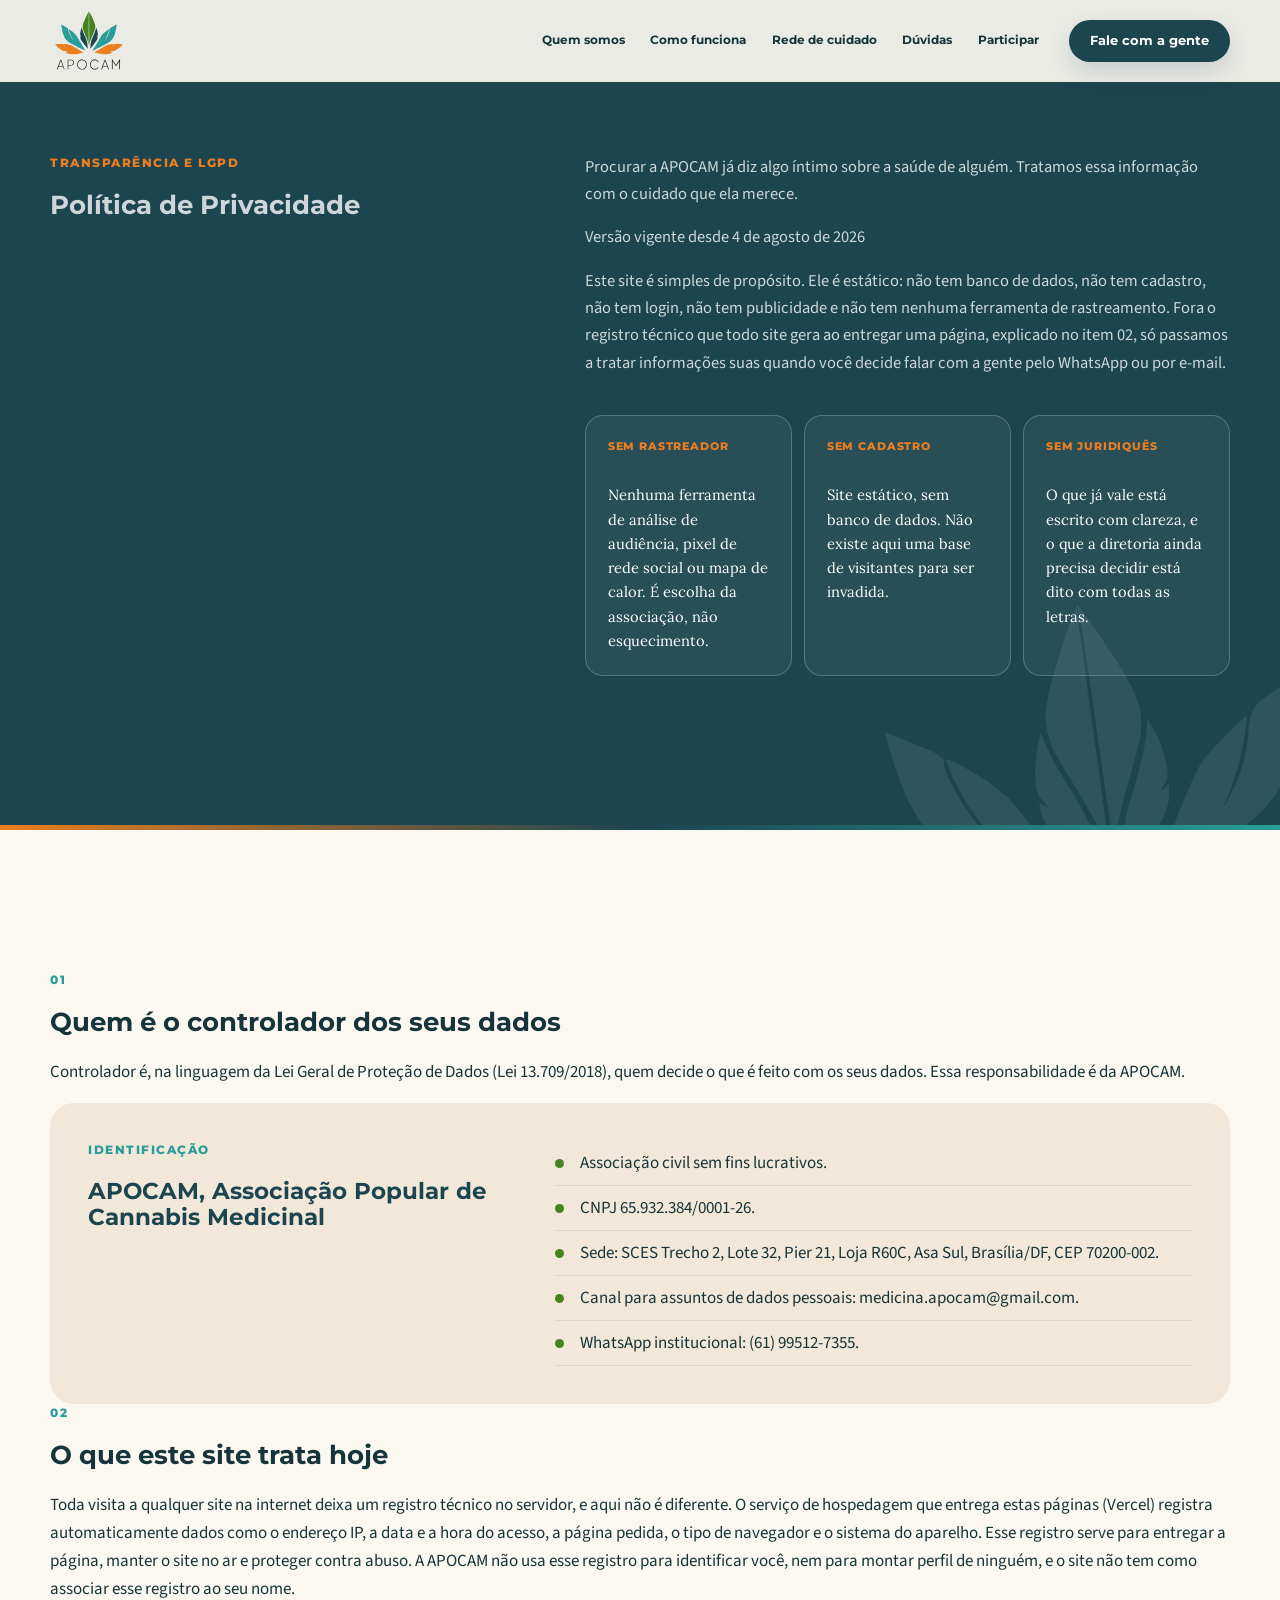
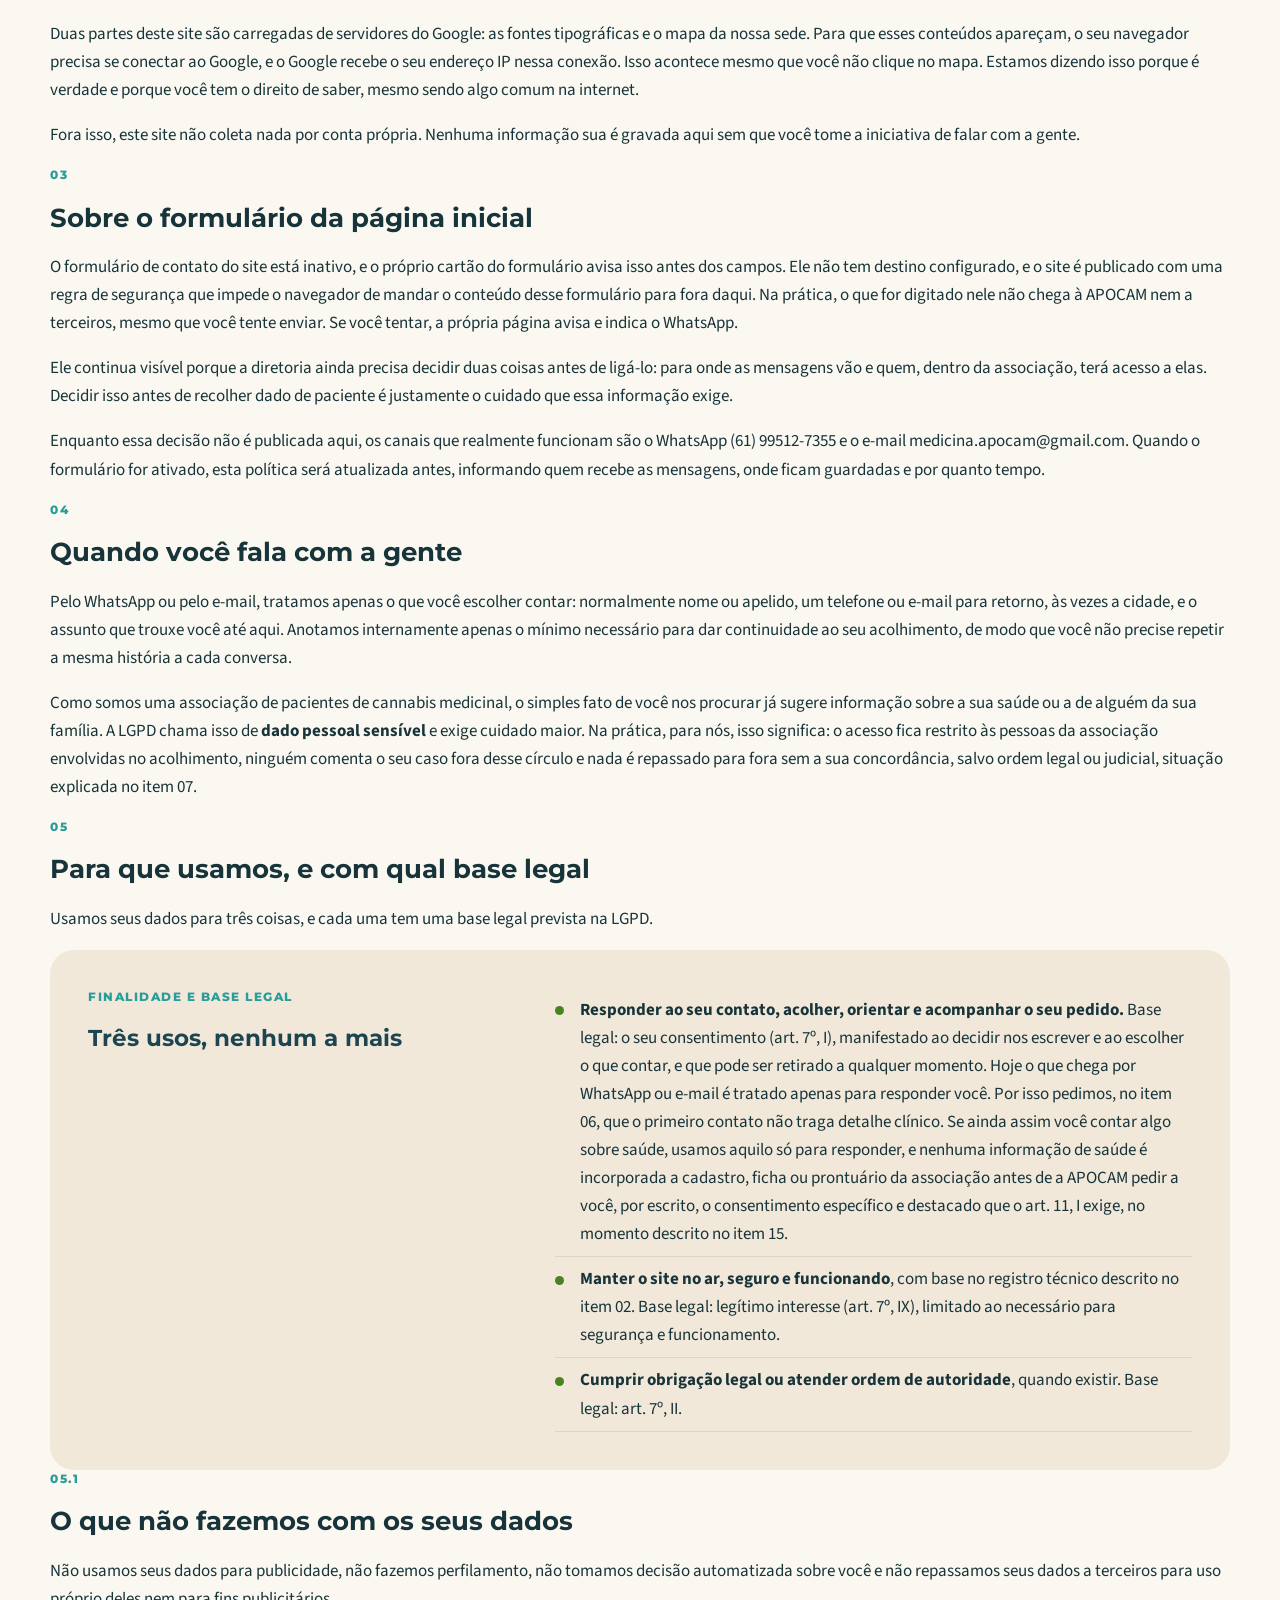
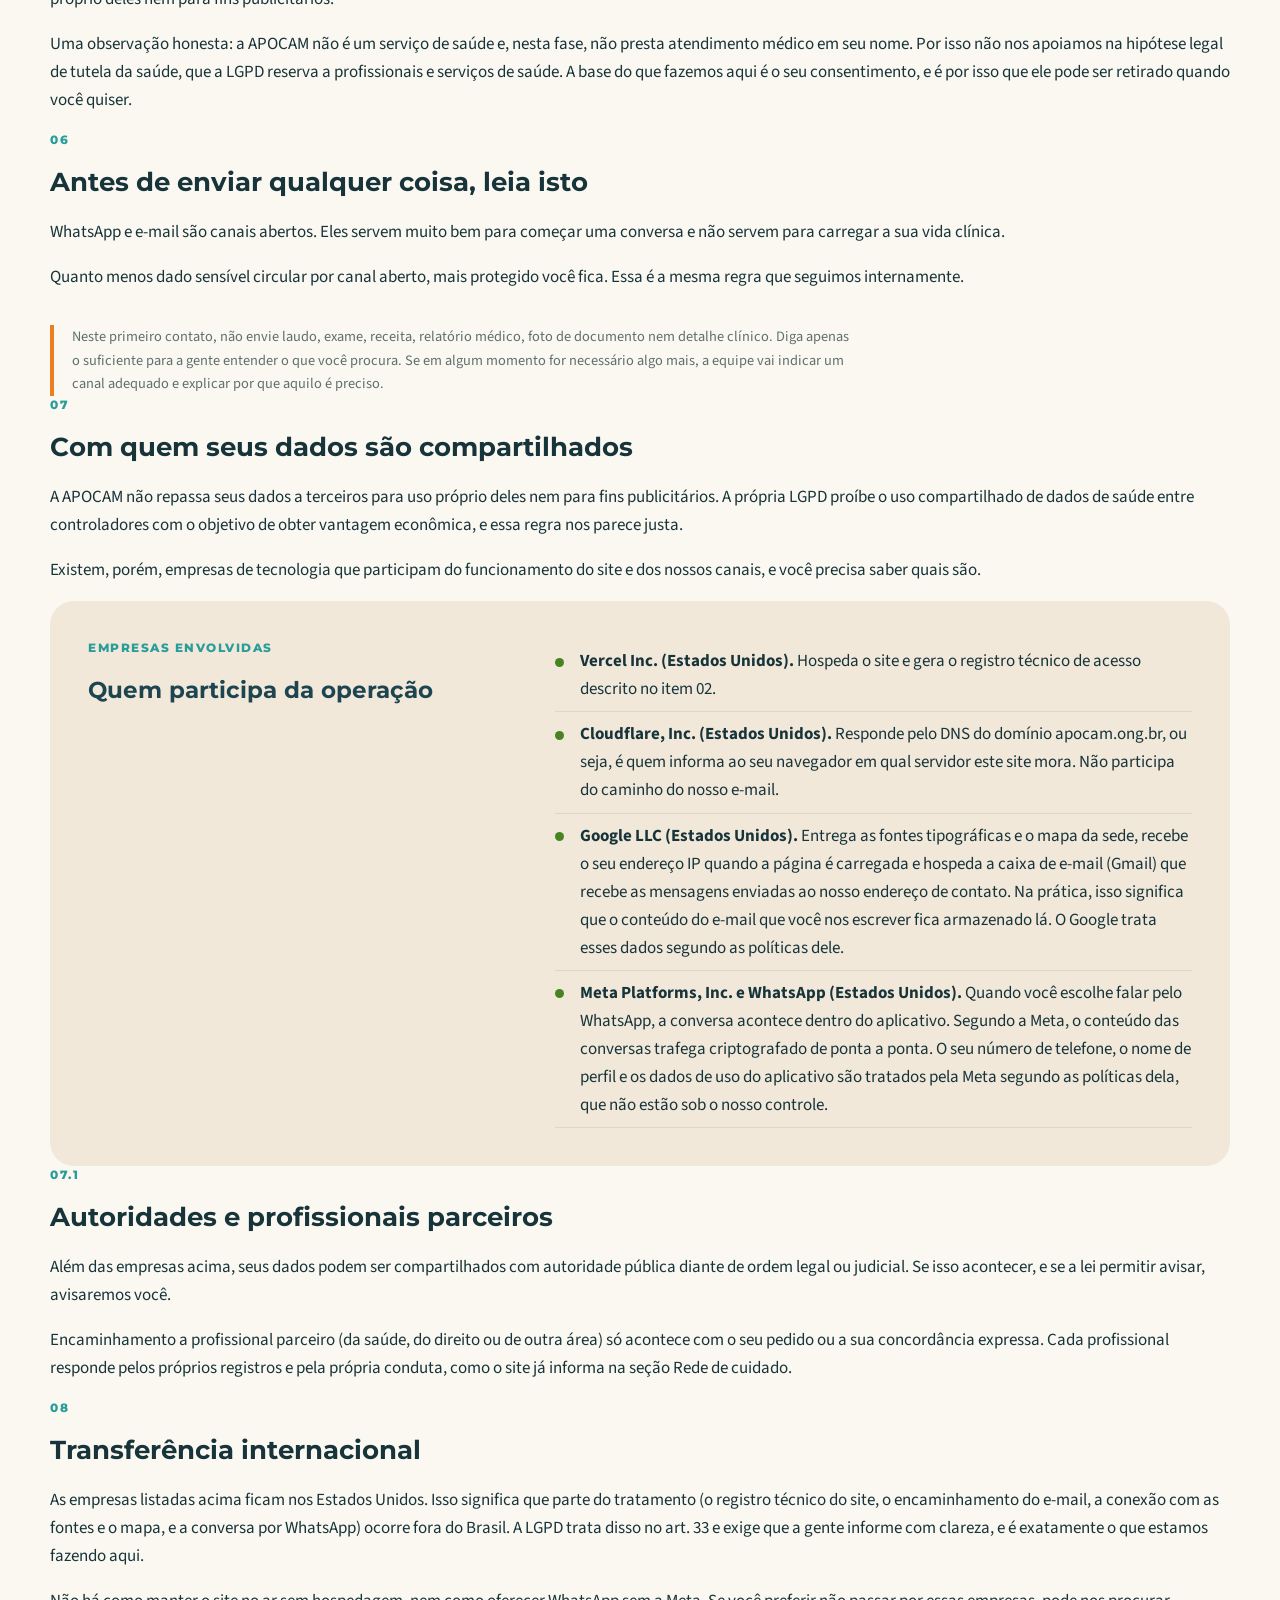
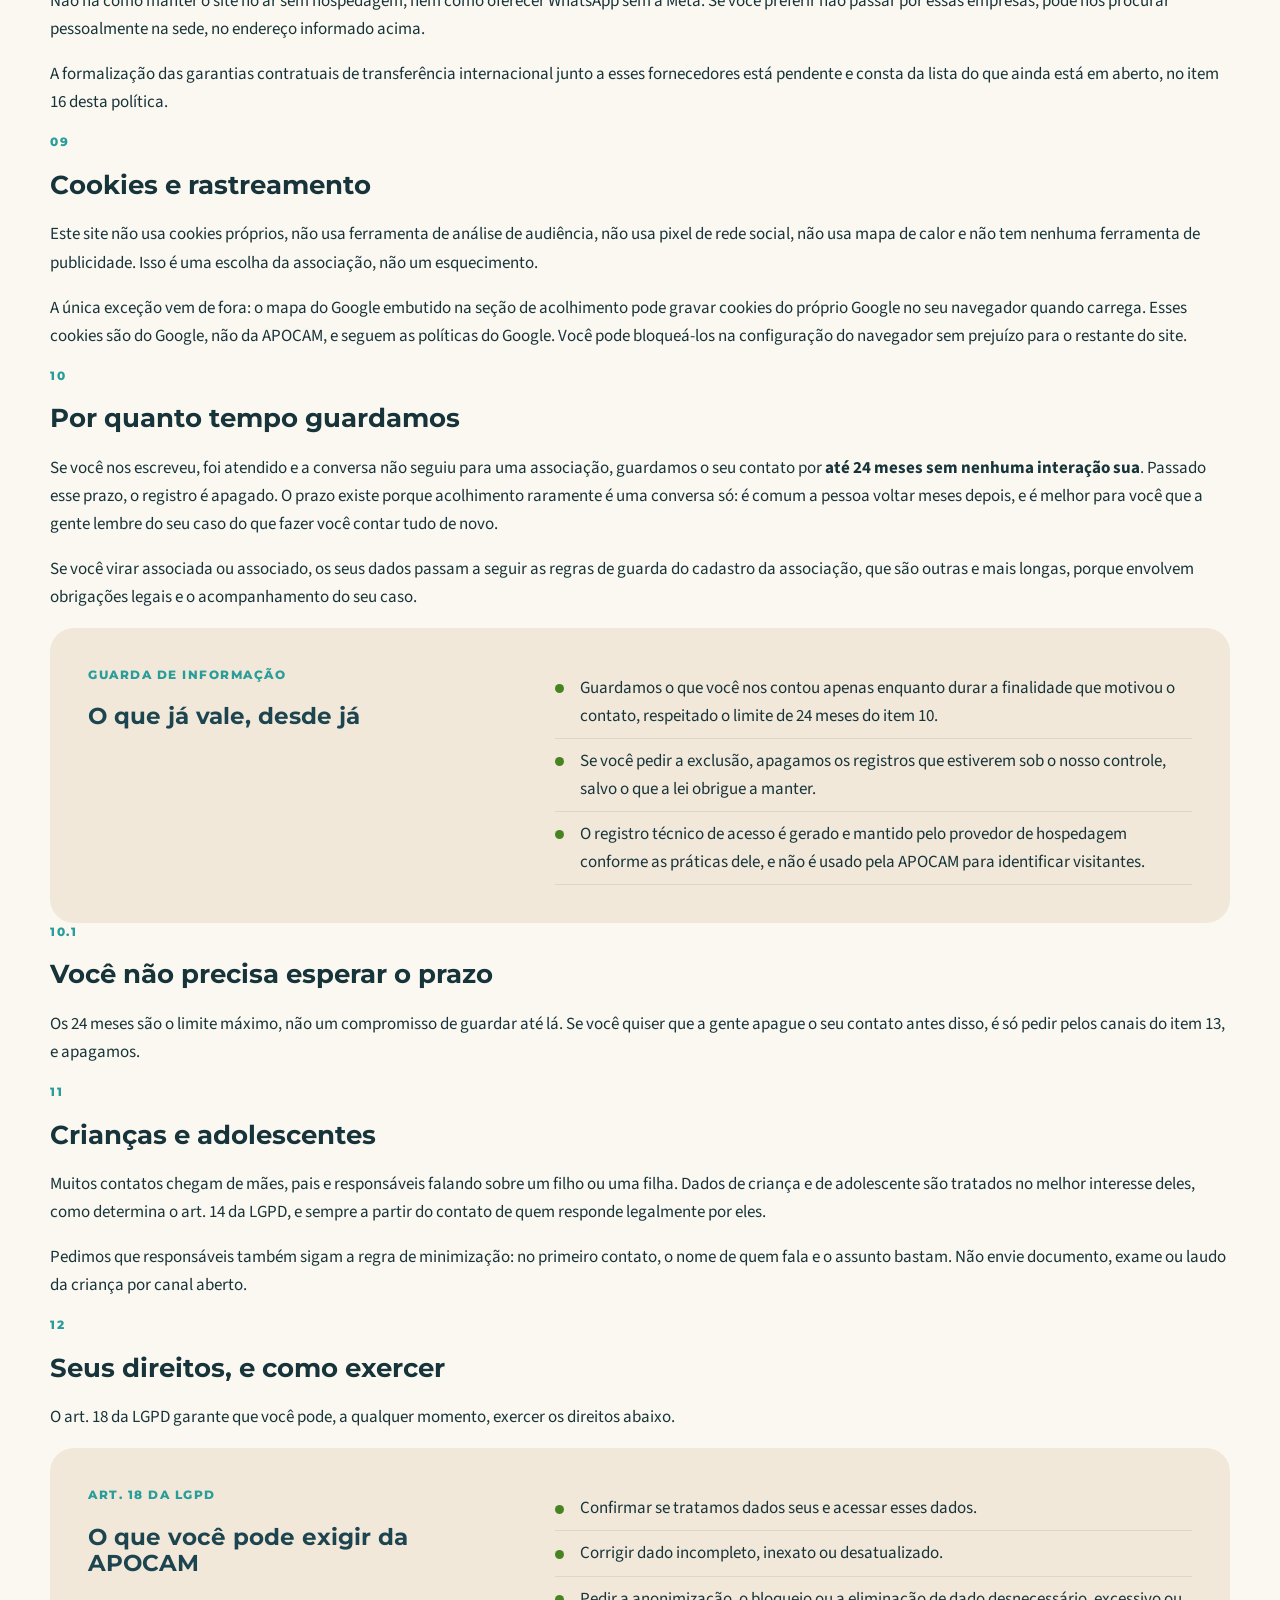
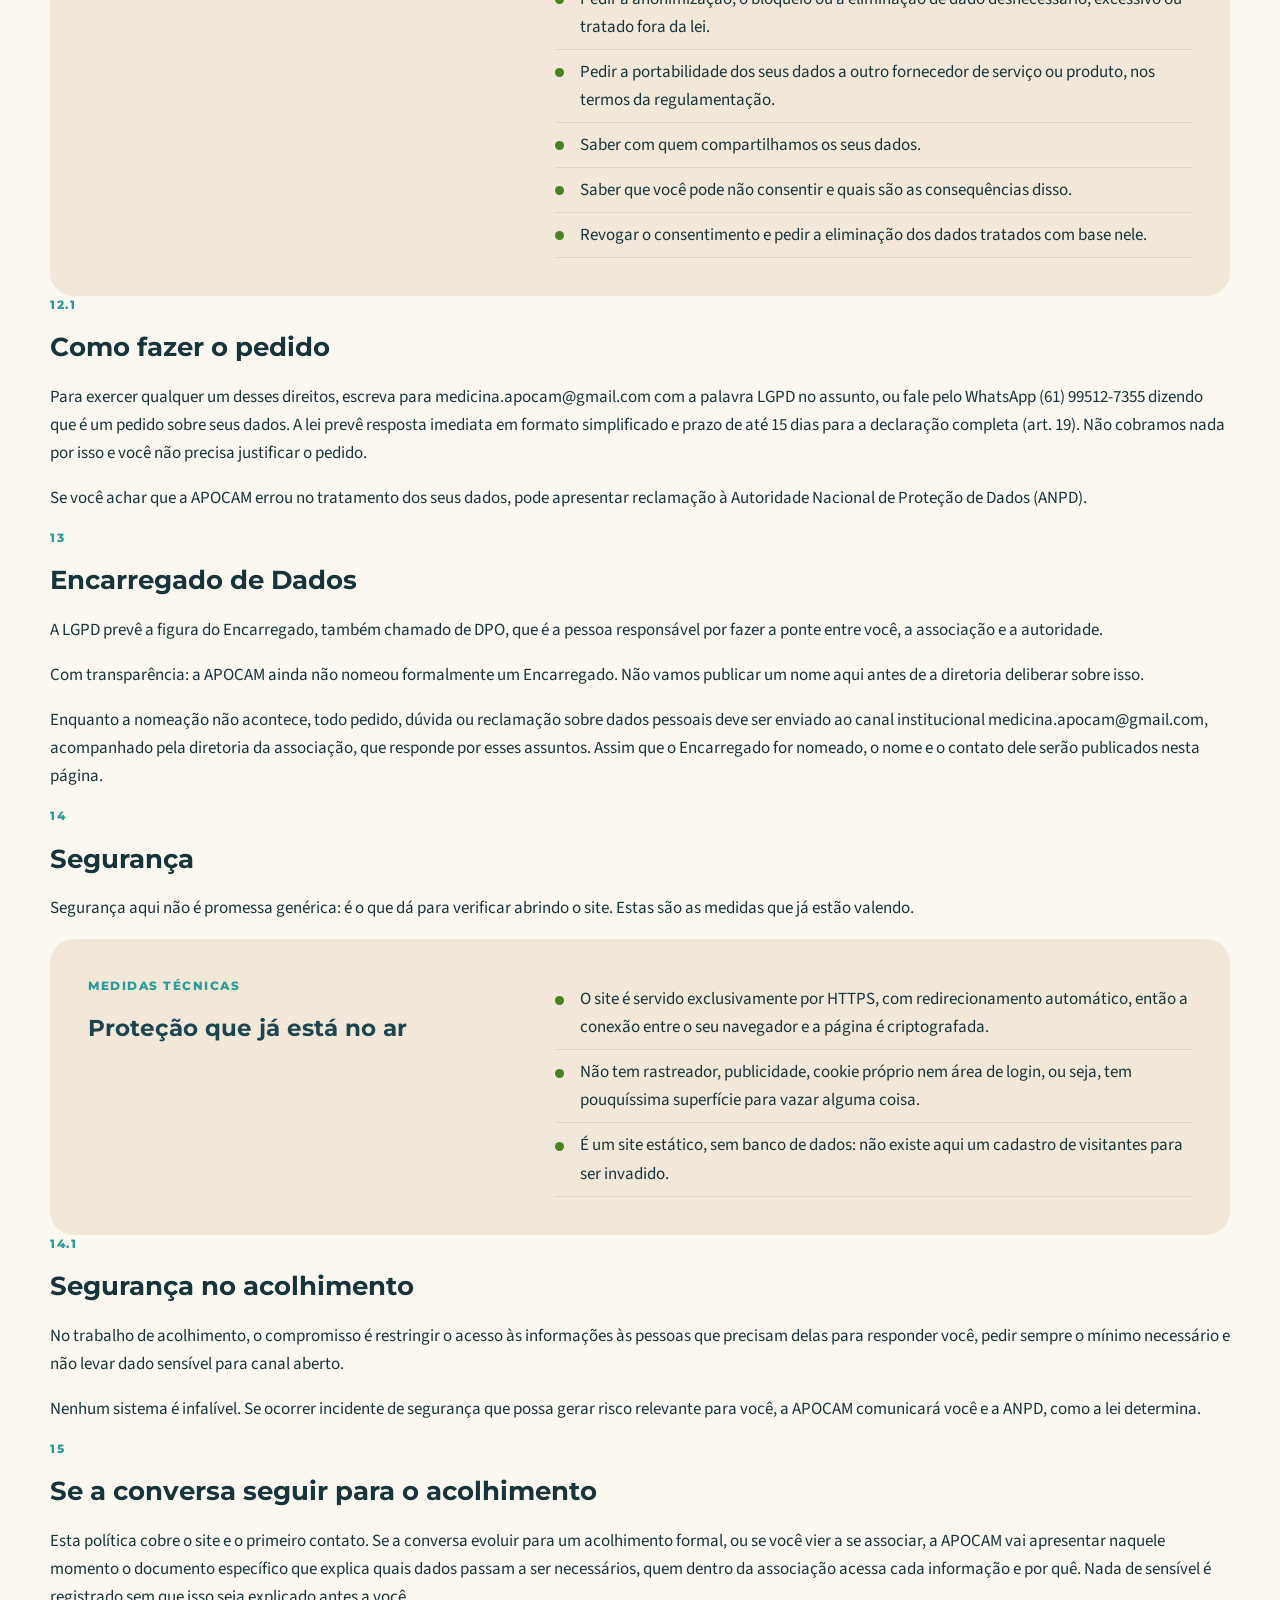
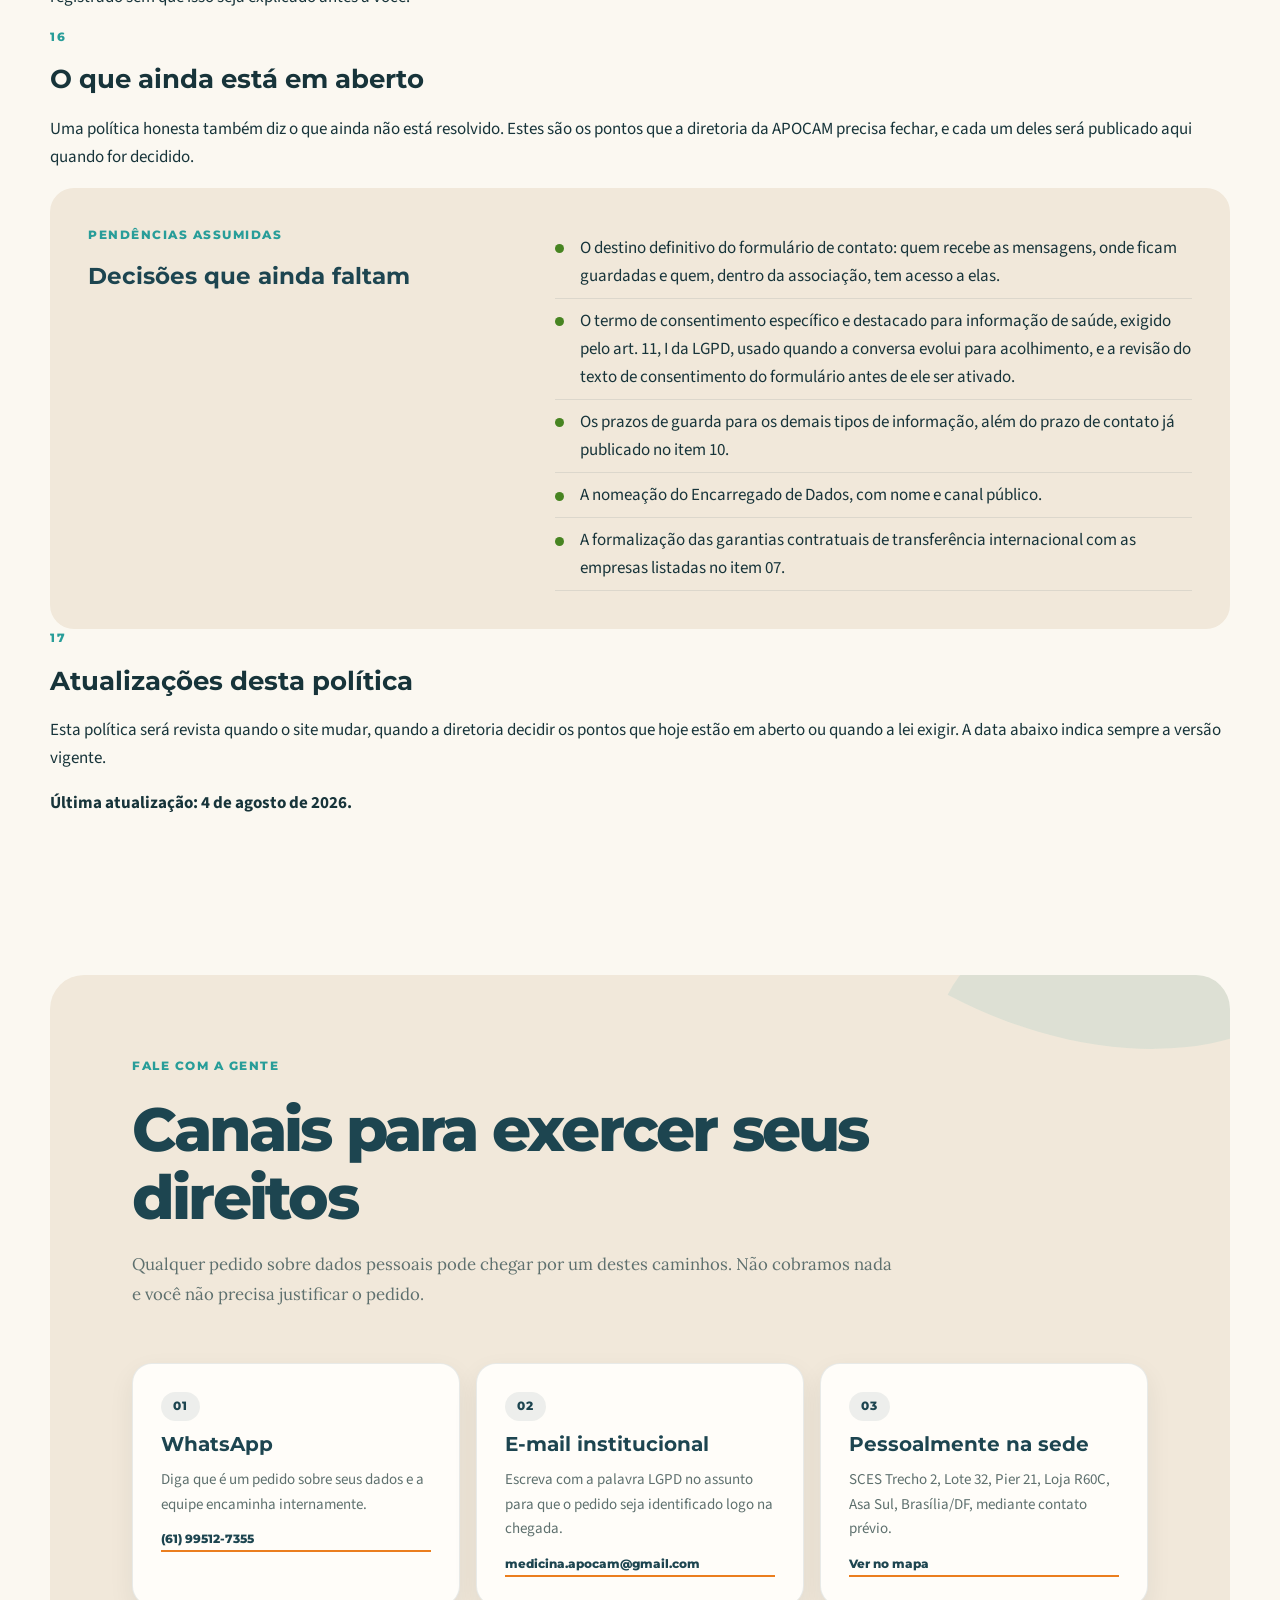
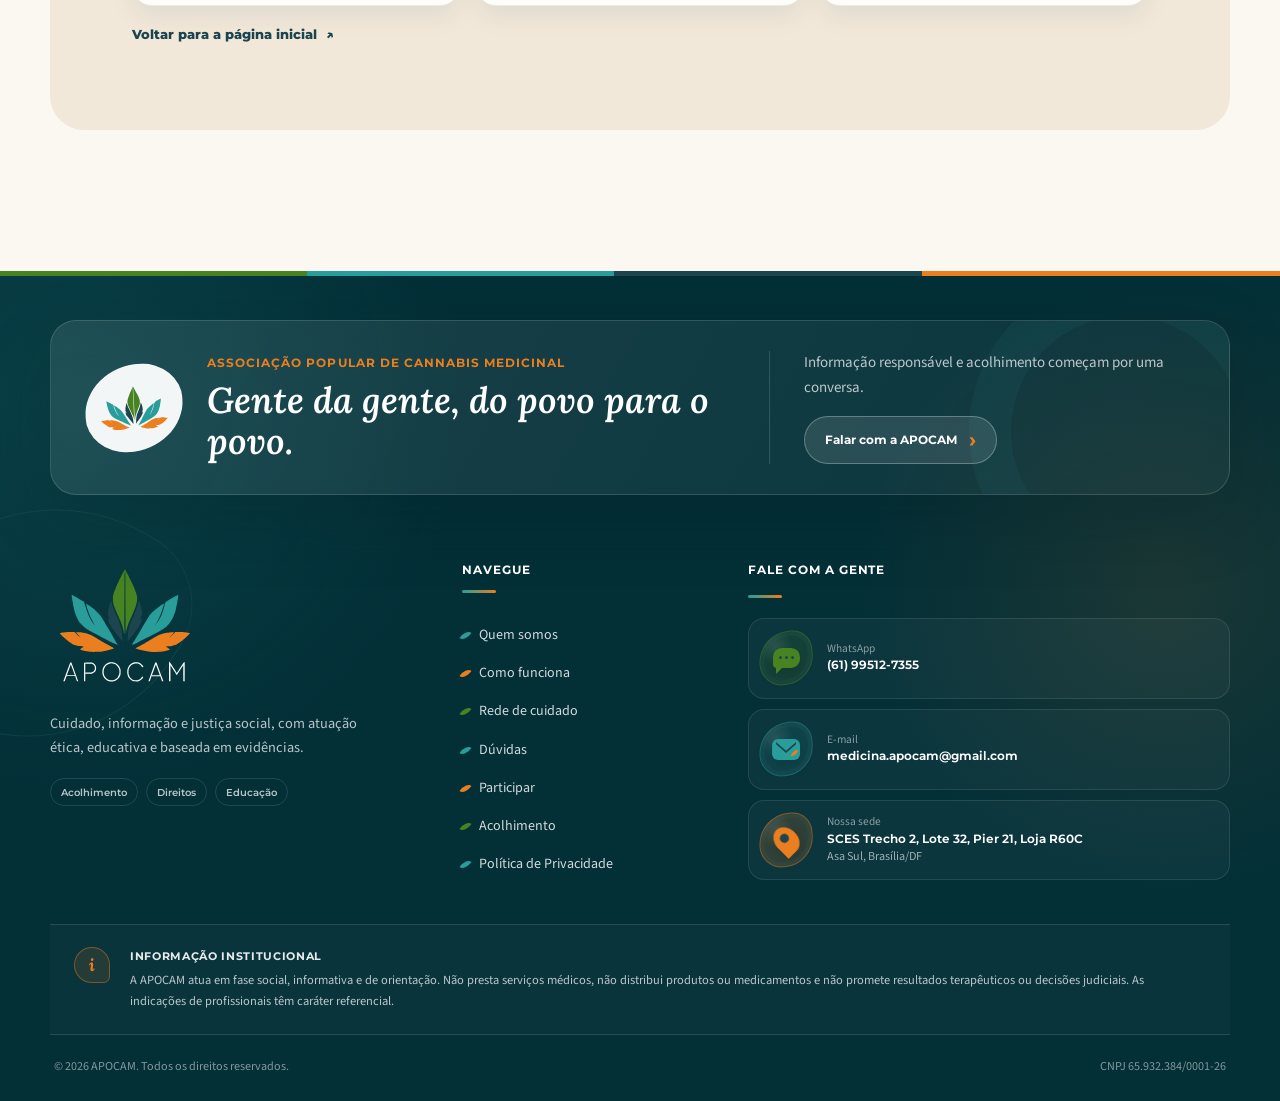
==== commit 65547578: "fix(contato): volta o e-mail que realmente recebe e publica o prazo de guarda de 24 meses O contato@" ====
--- a/privacidade.html
+++ b/privacidade.html
@@ -19,6 +19,13 @@
   <meta property="og:type" content="website">
   <meta property="og:locale" content="pt_BR">
   <meta property="og:url" content="https://apocam.ong.br/privacidade.html">
+  <meta property="og:site_name" content="APOCAM">
+  <meta property="og:image" content="https://apocam.ong.br/assets/brand/og-apocam.png">
+  <meta property="og:image:type" content="image/png">
+  <meta property="og:image:width" content="512">
+  <meta property="og:image:height" content="512">
+  <meta property="og:image:alt" content="Símbolo da APOCAM: folhas em verde, azul e laranja sobre o nome APOCAM.">
+  <meta name="twitter:card" content="summary">
 
   <link rel="preconnect" href="https://fonts.googleapis.com">
   <link rel="preconnect" href="https://fonts.gstatic.com" crossorigin>
@@ -104,7 +111,7 @@
             <li>Associação civil sem fins lucrativos.</li>
             <li>CNPJ 65.932.384/0001-26.</li>
             <li>Sede: SCES Trecho 2, Lote 32, Pier 21, Loja R60C, Asa Sul, Brasília/DF, CEP 70200-002.</li>
-            <li>Canal para assuntos de dados pessoais: contato@apocam.ong.br.</li>
+            <li>Canal para assuntos de dados pessoais: medicina.apocam@gmail.com.</li>
             <li>WhatsApp institucional: (61) 99512-7355.</li>
           </ul>
         </div>
@@ -122,7 +129,7 @@
           <h2>Sobre o formulário da página inicial</h2>
           <p>O formulário de contato do site está inativo, e o próprio cartão do formulário avisa isso antes dos campos. Ele não tem destino configurado, e o site é publicado com uma regra de segurança que impede o navegador de mandar o conteúdo desse formulário para fora daqui. Na prática, o que for digitado nele não chega à APOCAM nem a terceiros, mesmo que você tente enviar. Se você tentar, a própria página avisa e indica o WhatsApp.</p>
           <p>Ele continua visível porque a diretoria ainda precisa decidir duas coisas antes de ligá-lo: para onde as mensagens vão e quem, dentro da associação, terá acesso a elas. Decidir isso antes de recolher dado de paciente é justamente o cuidado que essa informação exige.</p>
-          <p>Enquanto essa decisão não é publicada aqui, os canais que realmente funcionam são o WhatsApp <a class="legal-link" href="https://wa.me/5561995127355?text=Ol%C3%A1%2C%20gostaria%20de%20falar%20com%20a%20APOCAM." target="_blank" rel="noopener">(61) 99512-7355</a> e o e-mail <a class="legal-link" href="mailto:contato@apocam.ong.br">contato@apocam.ong.br</a>. Quando o formulário for ativado, esta política será atualizada antes, informando quem recebe as mensagens, onde ficam guardadas e por quanto tempo.</p>
+          <p>Enquanto essa decisão não é publicada aqui, os canais que realmente funcionam são o WhatsApp <a class="legal-link" href="https://wa.me/5561995127355?text=Ol%C3%A1%2C%20gostaria%20de%20falar%20com%20a%20APOCAM." target="_blank" rel="noopener">(61) 99512-7355</a> e o e-mail <a class="legal-link" href="mailto:medicina.apocam@gmail.com">medicina.apocam@gmail.com</a>. Quando o formulário for ativado, esta política será atualizada antes, informando quem recebe as mensagens, onde ficam guardadas e por quanto tempo.</p>
         </article>
 
         <article class="legal-topic" id="quando-voce-fala">
@@ -179,8 +186,8 @@
           </div>
           <ul>
             <li><strong>Vercel Inc. (Estados Unidos).</strong> Hospeda o site e gera o registro técnico de acesso descrito no item 02.</li>
-            <li><strong>Cloudflare, Inc. (Estados Unidos).</strong> Responde pelo DNS do domínio apocam.ong.br e encaminha as mensagens enviadas para contato@apocam.ong.br até a caixa de e-mail da associação.</li>
-            <li><strong>Google LLC (Estados Unidos).</strong> Entrega as fontes tipográficas e o mapa da sede, recebe o seu endereço IP quando a página é carregada e hospeda a caixa de e-mail (Gmail) para onde a Cloudflare encaminha as mensagens enviadas a contato@apocam.ong.br. Na prática, isso significa que o conteúdo do e-mail que você nos escrever fica armazenado lá. O Google trata esses dados segundo as políticas dele.</li>
+            <li><strong>Cloudflare, Inc. (Estados Unidos).</strong> Responde pelo DNS do domínio apocam.ong.br, ou seja, é quem informa ao seu navegador em qual servidor este site mora. Não participa do caminho do nosso e-mail.</li>
+            <li><strong>Google LLC (Estados Unidos).</strong> Entrega as fontes tipográficas e o mapa da sede, recebe o seu endereço IP quando a página é carregada e hospeda a caixa de e-mail (Gmail) que recebe as mensagens enviadas ao nosso endereço de contato. Na prática, isso significa que o conteúdo do e-mail que você nos escrever fica armazenado lá. O Google trata esses dados segundo as políticas dele.</li>
             <li><strong>Meta Platforms, Inc. e WhatsApp (Estados Unidos).</strong> Quando você escolhe falar pelo WhatsApp, a conversa acontece dentro do aplicativo. Segundo a Meta, o conteúdo das conversas trafega criptografado de ponta a ponta. O seu número de telefone, o nome de perfil e os dados de uso do aplicativo são tratados pela Meta segundo as políticas dela, que não estão sob o nosso controle.</li>
           </ul>
         </div>
@@ -210,7 +217,8 @@
         <article class="legal-topic" id="retencao">
           <p class="eyebrow">10</p>
           <h2>Por quanto tempo guardamos</h2>
-          <p>Com honestidade: a APOCAM ainda não fixou em documento interno os prazos exatos de guarda para cada tipo de informação. Não vamos inventar um número aqui só para a política parecer completa.</p>
+          <p>Se você nos escreveu, foi atendido e a conversa não seguiu para uma associação, guardamos o seu contato por <strong>até 24 meses sem nenhuma interação sua</strong>. Passado esse prazo, o registro é apagado. O prazo existe porque acolhimento raramente é uma conversa só: é comum a pessoa voltar meses depois, e é melhor para você que a gente lembre do seu caso do que fazer você contar tudo de novo.</p>
+          <p>Se você virar associada ou associado, os seus dados passam a seguir as regras de guarda do cadastro da associação, que são outras e mais longas, porque envolvem obrigações legais e o acompanhamento do seu caso.</p>
         </article>
 
         <div class="clarity-panel legal-panel">
@@ -219,7 +227,7 @@
             <h3>O que já vale, desde já</h3>
           </div>
           <ul>
-            <li>Guardamos o que você nos contou apenas enquanto durar a finalidade que motivou o contato.</li>
+            <li>Guardamos o que você nos contou apenas enquanto durar a finalidade que motivou o contato, respeitado o limite de 24 meses do item 10.</li>
             <li>Se você pedir a exclusão, apagamos os registros que estiverem sob o nosso controle, salvo o que a lei obrigue a manter.</li>
             <li>O registro técnico de acesso é gerado e mantido pelo provedor de hospedagem conforme as práticas dele, e não é usado pela APOCAM para identificar visitantes.</li>
           </ul>
@@ -227,8 +235,8 @@
 
         <article class="legal-topic" id="retencao-prazo">
           <p class="eyebrow">10.1</p>
-          <h2>Quando os prazos forem aprovados</h2>
-          <p>Assim que a diretoria aprovar os prazos formais de retenção, eles serão publicados nesta página e a data de atualização será alterada.</p>
+          <h2>Você não precisa esperar o prazo</h2>
+          <p>Os 24 meses são o limite máximo, não um compromisso de guardar até lá. Se você quiser que a gente apague o seu contato antes disso, é só pedir pelos canais do item 13, e apagamos.</p>
         </article>
 
         <article class="legal-topic" id="criancas">
@@ -263,7 +271,7 @@
         <article class="legal-topic" id="direitos-como">
           <p class="eyebrow">12.1</p>
           <h2>Como fazer o pedido</h2>
-          <p>Para exercer qualquer um desses direitos, escreva para <a class="legal-link" href="mailto:contato@apocam.ong.br?subject=LGPD">contato@apocam.ong.br</a> com a palavra LGPD no assunto, ou fale pelo <a class="legal-link" href="https://wa.me/5561995127355?text=Ol%C3%A1%2C%20tenho%20um%20pedido%20sobre%20meus%20dados%20pessoais%20(LGPD)." target="_blank" rel="noopener">WhatsApp (61) 99512-7355</a> dizendo que é um pedido sobre seus dados. A lei prevê resposta imediata em formato simplificado e prazo de até 15 dias para a declaração completa (art. 19). Não cobramos nada por isso e você não precisa justificar o pedido.</p>
+          <p>Para exercer qualquer um desses direitos, escreva para <a class="legal-link" href="mailto:medicina.apocam@gmail.com?subject=LGPD">medicina.apocam@gmail.com</a> com a palavra LGPD no assunto, ou fale pelo <a class="legal-link" href="https://wa.me/5561995127355?text=Ol%C3%A1%2C%20tenho%20um%20pedido%20sobre%20meus%20dados%20pessoais%20(LGPD)." target="_blank" rel="noopener">WhatsApp (61) 99512-7355</a> dizendo que é um pedido sobre seus dados. A lei prevê resposta imediata em formato simplificado e prazo de até 15 dias para a declaração completa (art. 19). Não cobramos nada por isso e você não precisa justificar o pedido.</p>
           <p>Se você achar que a APOCAM errou no tratamento dos seus dados, pode apresentar reclamação à Autoridade Nacional de Proteção de Dados (ANPD).</p>
         </article>
 
@@ -272,7 +280,7 @@
           <h2>Encarregado de Dados</h2>
           <p>A LGPD prevê a figura do Encarregado, também chamado de DPO, que é a pessoa responsável por fazer a ponte entre você, a associação e a autoridade.</p>
           <p>Com transparência: a APOCAM ainda não nomeou formalmente um Encarregado. Não vamos publicar um nome aqui antes de a diretoria deliberar sobre isso.</p>
-          <p>Enquanto a nomeação não acontece, todo pedido, dúvida ou reclamação sobre dados pessoais deve ser enviado ao canal institucional <a class="legal-link" href="mailto:contato@apocam.ong.br">contato@apocam.ong.br</a>, acompanhado pela diretoria da associação, que responde por esses assuntos. Assim que o Encarregado for nomeado, o nome e o contato dele serão publicados nesta página.</p>
+          <p>Enquanto a nomeação não acontece, todo pedido, dúvida ou reclamação sobre dados pessoais deve ser enviado ao canal institucional <a class="legal-link" href="mailto:medicina.apocam@gmail.com">medicina.apocam@gmail.com</a>, acompanhado pela diretoria da associação, que responde por esses assuntos. Assim que o Encarregado for nomeado, o nome e o contato dele serão publicados nesta página.</p>
         </article>
 
         <article class="legal-topic" id="seguranca">
@@ -320,7 +328,7 @@
           <ul>
             <li>O destino definitivo do formulário de contato: quem recebe as mensagens, onde ficam guardadas e quem, dentro da associação, tem acesso a elas.</li>
             <li>O termo de consentimento específico e destacado para informação de saúde, exigido pelo art. 11, I da LGPD, usado quando a conversa evolui para acolhimento, e a revisão do texto de consentimento do formulário antes de ele ser ativado.</li>
-            <li>Os prazos formais de guarda para cada tipo de informação, aprovados em diretoria.</li>
+            <li>Os prazos de guarda para os demais tipos de informação, além do prazo de contato já publicado no item 10.</li>
             <li>A nomeação do Encarregado de Dados, com nome e canal público.</li>
             <li>A formalização das garantias contratuais de transferência internacional com as empresas listadas no item 07.</li>
           </ul>
@@ -356,7 +364,7 @@
               <span>02</span>
               <h3>E-mail institucional</h3>
               <p>Escreva com a palavra LGPD no assunto para que o pedido seja identificado logo na chegada.</p>
-              <a href="mailto:contato@apocam.ong.br?subject=LGPD">contato@apocam.ong.br</a>
+              <a href="mailto:medicina.apocam@gmail.com?subject=LGPD">medicina.apocam@gmail.com</a>
             </article>
             <article class="participation-card">
               <span>03</span>
@@ -429,13 +437,13 @@
             </span>
           </a>
 
-          <a class="footer-contact-card" href="mailto:contato@apocam.ong.br">
+          <a class="footer-contact-card" href="mailto:medicina.apocam@gmail.com">
             <span class="footer-contact-icon footer-contact-icon--mail" aria-hidden="true">
               <span class="footer-icon-glyph"></span>
             </span>
             <span class="footer-contact-copy">
               <small>E-mail</small>
-              <strong>contato@apocam.ong.br</strong>
+              <strong>medicina.apocam@gmail.com</strong>
             </span>
           </a>
 
--- a/styles.css
+++ b/styles.css
@@ -2594,6 +2594,521 @@
   }
 }
 
+/* =====================================================================
+   Reforma de 03/ago: sem glifos que viram emoji, rede em 3 grupos,
+   mobile compacto, efeitos de rolagem com escalonamento e menos CTA.
+   ===================================================================== */
+
+/* (a seta dos cartões saiu no polimento de 03/ago: cartão limpo, sem glifo) */
+
+/* Rede de cuidado em grupos */
+.network-groups {
+  display: grid;
+  gap: clamp(34px, 5vw, 54px);
+}
+.network-group__title {
+  display: flex;
+  align-items: center;
+  gap: 12px;
+  margin: 0 0 18px;
+  font-family: "Montserrat", sans-serif;
+  font-size: clamp(1.05rem, 1.6vw, 1.3rem);
+  font-weight: 700;
+  letter-spacing: 0.01em;
+}
+.network-group__title span {
+  width: 34px;
+  height: 3px;
+  border-radius: 3px;
+  background: linear-gradient(90deg, var(--green, #2e7d5b), var(--teal, #1d4550));
+  flex-shrink: 0;
+}
+
+/* Nota única de participação (no lugar dos três links repetidos) */
+.participation-note {
+  margin: 26px 0 0;
+  font-size: 1rem;
+}
+.participation-note a {
+  font-weight: 700;
+  text-decoration: underline;
+  text-underline-offset: 3px;
+}
+
+/* Barra mobile com um só botão */
+.mobile-action-bar .mobile-action-bar__primary {
+  width: 100%;
+  text-align: center;
+}
+
+/* Revelação escalonada: cada item de grade entra um passo depois do
+   anterior (o observer já existe; aqui é só o ritmo) */
+.entry-grid .reveal:nth-child(2),
+.steps .reveal:nth-child(2),
+.professional-grid .reveal:nth-child(2),
+.participation-grid .reveal:nth-child(2) {
+  transition-delay: 90ms;
+}
+.entry-grid .reveal:nth-child(3),
+.steps .reveal:nth-child(3),
+.participation-grid .reveal:nth-child(3) {
+  transition-delay: 180ms;
+}
+.steps .reveal:nth-child(4) {
+  transition-delay: 270ms;
+}
+@media (prefers-reduced-motion: reduce) {
+  .entry-grid .reveal,
+  .steps .reveal,
+  .professional-grid .reveal,
+  .participation-grid .reveal {
+    transition-delay: 0ms;
+  }
+}
+
+/* Mobile compacto: mesmas informações, metade da rolagem */
+@media (max-width: 680px) {
+  .section {
+    padding: 56px 0;
+  }
+  .hero {
+    min-height: 0;
+    padding: calc(var(--header) + 40px) 0 48px;
+  }
+  .section-heading {
+    margin-bottom: 26px;
+  }
+  .section-heading h2,
+  .manifesto-title h2 {
+    font-size: clamp(1.5rem, 6.4vw, 1.9rem);
+  }
+  .entry-section {
+    padding: 48px 0;
+  }
+  .entry-grid,
+  .participation-grid {
+    gap: 12px;
+  }
+  .entry-card,
+  .participation-card {
+    padding: 18px 16px;
+  }
+  .manifesto {
+    padding: 56px 0;
+  }
+  .statute-grid {
+    gap: 12px;
+  }
+  .statute-grid article {
+    padding: 14px 16px;
+  }
+  .steps {
+    gap: 12px;
+  }
+  .step {
+    padding: 18px 16px;
+  }
+  .clarity-panel {
+    padding: 20px 16px;
+  }
+  .botanical-band {
+    padding: 48px 0;
+  }
+  .network-groups {
+    gap: 30px;
+  }
+  .professional-photo {
+    min-height: 220px;
+  }
+  .professional-body {
+    padding: 18px 16px;
+  }
+  .faq-layout {
+    gap: 22px;
+  }
+  .participation-shell {
+    padding: 26px 18px;
+    border-radius: 20px;
+  }
+  .contact-layout {
+    gap: 22px;
+  }
+  .form-card {
+    padding: 22px 16px;
+  }
+  .map-card iframe {
+    min-height: 240px;
+  }
+  .footer-cta {
+    gap: 18px;
+  }
+  .site-footer .container {
+    padding-top: 48px;
+  }
+}
+
+/* Desktop da rede: os grupos de um card só dividem a linha (mesma
+   densidade do desenho original); o jurídico externo ocupa a linha
+   inteira com seus dois cards. Celular segue empilhado. */
+@media (min-width: 861px) {
+  .network-groups {
+    grid-template-columns: repeat(2, 1fr);
+    align-items: start;
+  }
+  .network-group--wide {
+    grid-column: 1 / -1;
+  }
+  .network-group .professional-grid {
+    grid-template-columns: 1fr;
+  }
+  .network-group--wide .professional-grid {
+    grid-template-columns: repeat(2, 1fr);
+  }
+}
+
+/* Títulos dos grupos da rede, desenho novo (03/ago): ponto com halo em
+   gradiente, rótulo espaçado em caixa alta e fio que se desvanece. */
+.network-group__title {
+  display: flex;
+  align-items: center;
+  gap: 12px;
+  margin: 0 0 20px;
+  font-family: "Montserrat", sans-serif;
+  font-size: 0.82rem;
+  font-weight: 800;
+  letter-spacing: 0.16em;
+  text-transform: uppercase;
+  color: #1d2b32;
+}
+.network-group__title span {
+  width: 10px;
+  height: 10px;
+  border-radius: 50%;
+  background: linear-gradient(135deg, #2e7d5b, #1d4550);
+  box-shadow: 0 0 0 4px rgba(46, 125, 91, 0.16);
+  flex: none;
+}
+.network-group__title::after {
+  content: "";
+  flex: 1;
+  height: 1px;
+  background: linear-gradient(90deg, rgba(29, 69, 80, 0.28), transparent);
+}
+
+/* Encaixe do desktop com o interno em linha cheia: o dense deixa o
+   externo subir para o vão ao lado da equipe médica. */
+@media (min-width: 861px) {
+  .network-groups {
+    grid-auto-flow: dense;
+  }
+}
+
+/* =====================================================================
+   Polimento de 03/ago: menu por cima de tudo, cartões num só desenho
+   (número em pílula, respiro, sombra suave), sem altura vazia.
+   ===================================================================== */
+
+/* MENU MOBILE: o painel abria ATRÁS do conteúdo (sem z-index). Agora é
+   uma folha sólida acima da página, e só o cabeçalho fica acima dela. */
+.site-header {
+  z-index: 120;
+}
+@media (max-width: 1080px) {
+  .nav-links {
+    z-index: 110;
+    background: var(--paper, #faf6ee);
+    box-shadow: 0 18px 40px rgba(20, 40, 46, 0.14);
+    overflow-y: auto;
+  }
+  .nav-links a {
+    font-size: 1.06rem;
+    font-weight: 700;
+  }
+}
+
+/* CARTÕES DE ENTRADA: sem altura fantasma e sem seta; número vira
+   pílula e o cartão cresce só o necessário. */
+.entry-card {
+  min-height: 0;
+  justify-content: flex-start;
+  gap: 16px;
+}
+.entry-card:hover {
+  transform: translateY(-4px);
+}
+.entry-number,
+.participation-card > span {
+  display: inline-flex;
+  align-items: center;
+  justify-content: center;
+  align-self: flex-start;
+  padding: 5px 12px;
+  border-radius: 999px;
+  background: rgba(29, 69, 80, 0.08);
+  color: #1d4550;
+  font-family: "Montserrat", sans-serif;
+  font-size: 0.74rem;
+  font-weight: 800;
+  letter-spacing: 0.08em;
+}
+
+/* CARTÕES DE PARTICIPAÇÃO: mesmo vocabulário visual, descolados da
+   moldura (sombra + borda) e sem espaço morto. */
+.participation-card {
+  display: flex;
+  flex-direction: column;
+  gap: 12px;
+  border: 1px solid rgba(29, 69, 80, 0.1);
+  border-radius: 20px;
+  background: #fffdf9;
+  box-shadow: 0 10px 26px rgba(20, 40, 46, 0.07);
+}
+.participation-card h3 {
+  margin: 0;
+}
+.participation-card p {
+  margin: 0;
+}
+
+@media (max-width: 680px) {
+  .entry-card {
+    padding: 20px 18px;
+    min-height: 0;
+  }
+  .participation-grid {
+    gap: 14px;
+  }
+  .participation-card {
+    padding: 20px 18px;
+  }
+  .participation-note {
+    margin-top: 20px;
+    font-size: 0.98rem;
+  }
+}
+
+/* Retrato provisório (profissional ainda sem foto): iniciais sobre o
+   degradê da casa; substituído pela foto quando ela chegar. */
+.professional-photo--sem-foto {
+  display: grid;
+  place-items: center;
+  background: linear-gradient(150deg, #1d4550 0%, #2e7d5b 100%);
+}
+.professional-initials {
+  font-family: "Montserrat", sans-serif;
+  font-size: 2.6rem;
+  font-weight: 800;
+  letter-spacing: 0.06em;
+  color: rgba(255, 255, 255, 0.92);
+}
+
+/* Registro profissional (03/ago): sai da linha da especialidade e vira
+   selo próprio abaixo do nome, com o conselho em rótulo e o número em
+   dígitos tabulares. Nome respira; a credencial fica conferível. */
+.professional-role {
+  margin-bottom: 6px;
+}
+.professional-reg {
+  display: inline-flex;
+  align-items: baseline;
+  gap: 7px;
+  margin: 8px 0 0;
+  padding: 5px 11px;
+  border-radius: 999px;
+  background: rgba(29, 69, 80, 0.06);
+  color: #1d4550;
+  font-family: "Source Sans 3", sans-serif;
+  font-size: 0.9rem;
+  font-weight: 700;
+  font-variant-numeric: tabular-nums;
+  letter-spacing: 0.01em;
+}
+.professional-reg span {
+  font-family: "Montserrat", sans-serif;
+  font-size: 0.66rem;
+  font-weight: 800;
+  letter-spacing: 0.12em;
+  text-transform: uppercase;
+  color: rgba(29, 69, 80, 0.62);
+}
+.professional-body h3 {
+  margin-bottom: 2px;
+}
+
+/* Selo do registro, afinado (03/ago): verde da marca no lugar do
+   cinza-petróleo, tipo menor e ar antes do texto de apresentação. */
+.professional-reg {
+  gap: 8px;
+  margin: 10px 0 16px;
+  padding: 4px 10px;
+  background: rgba(46, 125, 91, 0.09);
+  color: #2e7d5b;
+  font-size: 0.8rem;
+  font-weight: 700;
+}
+.professional-reg span {
+  font-size: 0.6rem;
+  color: rgba(46, 125, 91, 0.7);
+}
+
+/* Hero sem botão (03/ago): a nota de abertura ganha o espaço que era
+   das ações, para o bloco não ficar apertado no topo. */
+.hero-copy .hero-open-note {
+  margin-top: 26px;
+}
+
+/* =====================================================================
+   MENU DO CELULAR, correção de raiz (03/ago).
+   O cabeçalho usa backdrop-filter, e todo elemento com esse efeito vira
+   CONTAINING BLOCK para descendentes `position: fixed`. Como o painel do
+   menu mora dentro do cabeçalho, ele era posicionado em relação à barra
+   de 72px em vez da tela inteira: daí a sobreposição sobre o conteúdo.
+   Abaixo de 1080px o vidro fosco sai (fundo sólido, mais legível) e o
+   painel volta a ser uma folha de tela cheia de verdade.
+   ===================================================================== */
+@media (max-width: 1080px) {
+  .site-header,
+  .site-header.is-scrolled {
+    backdrop-filter: none;
+    -webkit-backdrop-filter: none;
+    background: #fbf8f1;
+  }
+
+  .nav-links {
+    position: fixed;
+    inset: var(--header) 0 0;
+    z-index: 130;
+    display: flex;
+    flex-direction: column;
+    align-items: stretch;
+    gap: 0;
+    margin: 0;
+    padding: 22px 26px 40px;
+    background: #fbf8f1;
+    box-shadow: 0 -1px 0 rgba(29, 69, 80, 0.08), 0 24px 48px rgba(20, 40, 46, 0.16);
+    overflow-y: auto;
+    overscroll-behavior: contain;
+  }
+
+  .nav-links a {
+    display: flex;
+    align-items: center;
+    justify-content: space-between;
+    width: 100%;
+    padding: 17px 2px;
+    border-bottom: 1px solid rgba(29, 69, 80, 0.09);
+    font-size: 1.05rem;
+    font-weight: 700;
+  }
+
+  /* Setinha discreta em cada item, desenhada (sem glifo virar emoji) */
+  .nav-links a::after {
+    content: "";
+    width: 8px;
+    height: 8px;
+    border-top: 2px solid rgba(29, 69, 80, 0.32);
+    border-right: 2px solid rgba(29, 69, 80, 0.32);
+    transform: rotate(45deg);
+  }
+
+  .nav-links a:last-child {
+    border-bottom: 0;
+  }
+
+  /* O cabeçalho fica ACIMA do painel para o X continuar clicável */
+  .site-header {
+    z-index: 140;
+  }
+}
+
+/* =====================================================================
+   Hero que CABE em qualquer tela (03/ago). O mínimo de 760px estourava
+   a área útil de notebook baixo (1366x768 e afins) e cortava a imagem.
+   Agora a altura acompanha a janela, com teto e piso, e telas curtas
+   ganham tipografia e espaçamentos proporcionais.
+   ===================================================================== */
+@media (min-width: 861px) {
+  .hero {
+    min-height: min(760px, max(560px, calc(100svh - var(--header))));
+    padding-top: clamp(96px, calc(var(--header) + 4vh), calc(var(--header) + 78px));
+    padding-bottom: clamp(48px, 7vh, 90px);
+  }
+  .hero-visual {
+    min-height: min(560px, max(380px, calc(100svh - var(--header) - 190px)));
+  }
+}
+
+/* Notebook de tela baixa: título e blocos encolhem juntos, nada corta */
+@media (min-width: 861px) and (max-height: 820px) {
+  .hero h1 {
+    margin-bottom: 18px;
+    font-size: clamp(2.3rem, 3.5vw + 0.4rem, 3.4rem);
+  }
+  .hero-lead {
+    margin-bottom: 16px;
+    font-size: 1.02rem;
+  }
+  .hero .kicker {
+    margin-bottom: 14px;
+  }
+  .hero-copy .hero-open-note {
+    margin-top: 18px;
+    padding: 12px 14px;
+    font-size: 0.92rem;
+  }
+  .trust-list {
+    margin-top: 16px;
+    gap: 10px;
+  }
+  .hero-grid {
+    gap: clamp(36px, 4vw, 64px);
+  }
+  .hero-seal {
+    transform: scale(0.9);
+    transform-origin: left bottom;
+  }
+}
+
+/* Telas MUITO baixas (netbook, janela dividida): o hero vira compacto */
+@media (min-width: 861px) and (max-height: 660px) {
+  .hero {
+    min-height: 0;
+    padding-top: calc(var(--header) + 28px);
+    padding-bottom: 40px;
+  }
+  .hero-visual {
+    min-height: 320px;
+  }
+  .hero h1 {
+    font-size: clamp(2rem, 3vw + 0.3rem, 2.7rem);
+  }
+}
+
+/* Hero de TELA CHEIA (03/ago): o cabeçalho é fixo e flutua sobre o
+   hero, então a altura tem que ser a janela inteira (não a janela menos
+   a barra) — senão sobra a faixa da seção seguinte no rodapé da tela.
+   `svh` acompanha a barra do navegador no celular; `vh` é a reserva. */
+@media (min-width: 861px) {
+  .hero {
+    min-height: 100vh;
+    min-height: 100svh;
+    display: flex;
+    align-items: center;
+  }
+  .hero-grid {
+    width: 100%;
+  }
+  .hero-visual {
+    min-height: min(560px, max(360px, calc(100svh - 240px)));
+  }
+}
+
+@media (min-width: 861px) and (max-height: 660px) {
+  .hero {
+    min-height: 100svh;
+    padding-top: calc(var(--header) + 20px);
+    padding-bottom: 34px;
+  }
 /* ================================================================
    Política de Privacidade (privacidade.html)
 
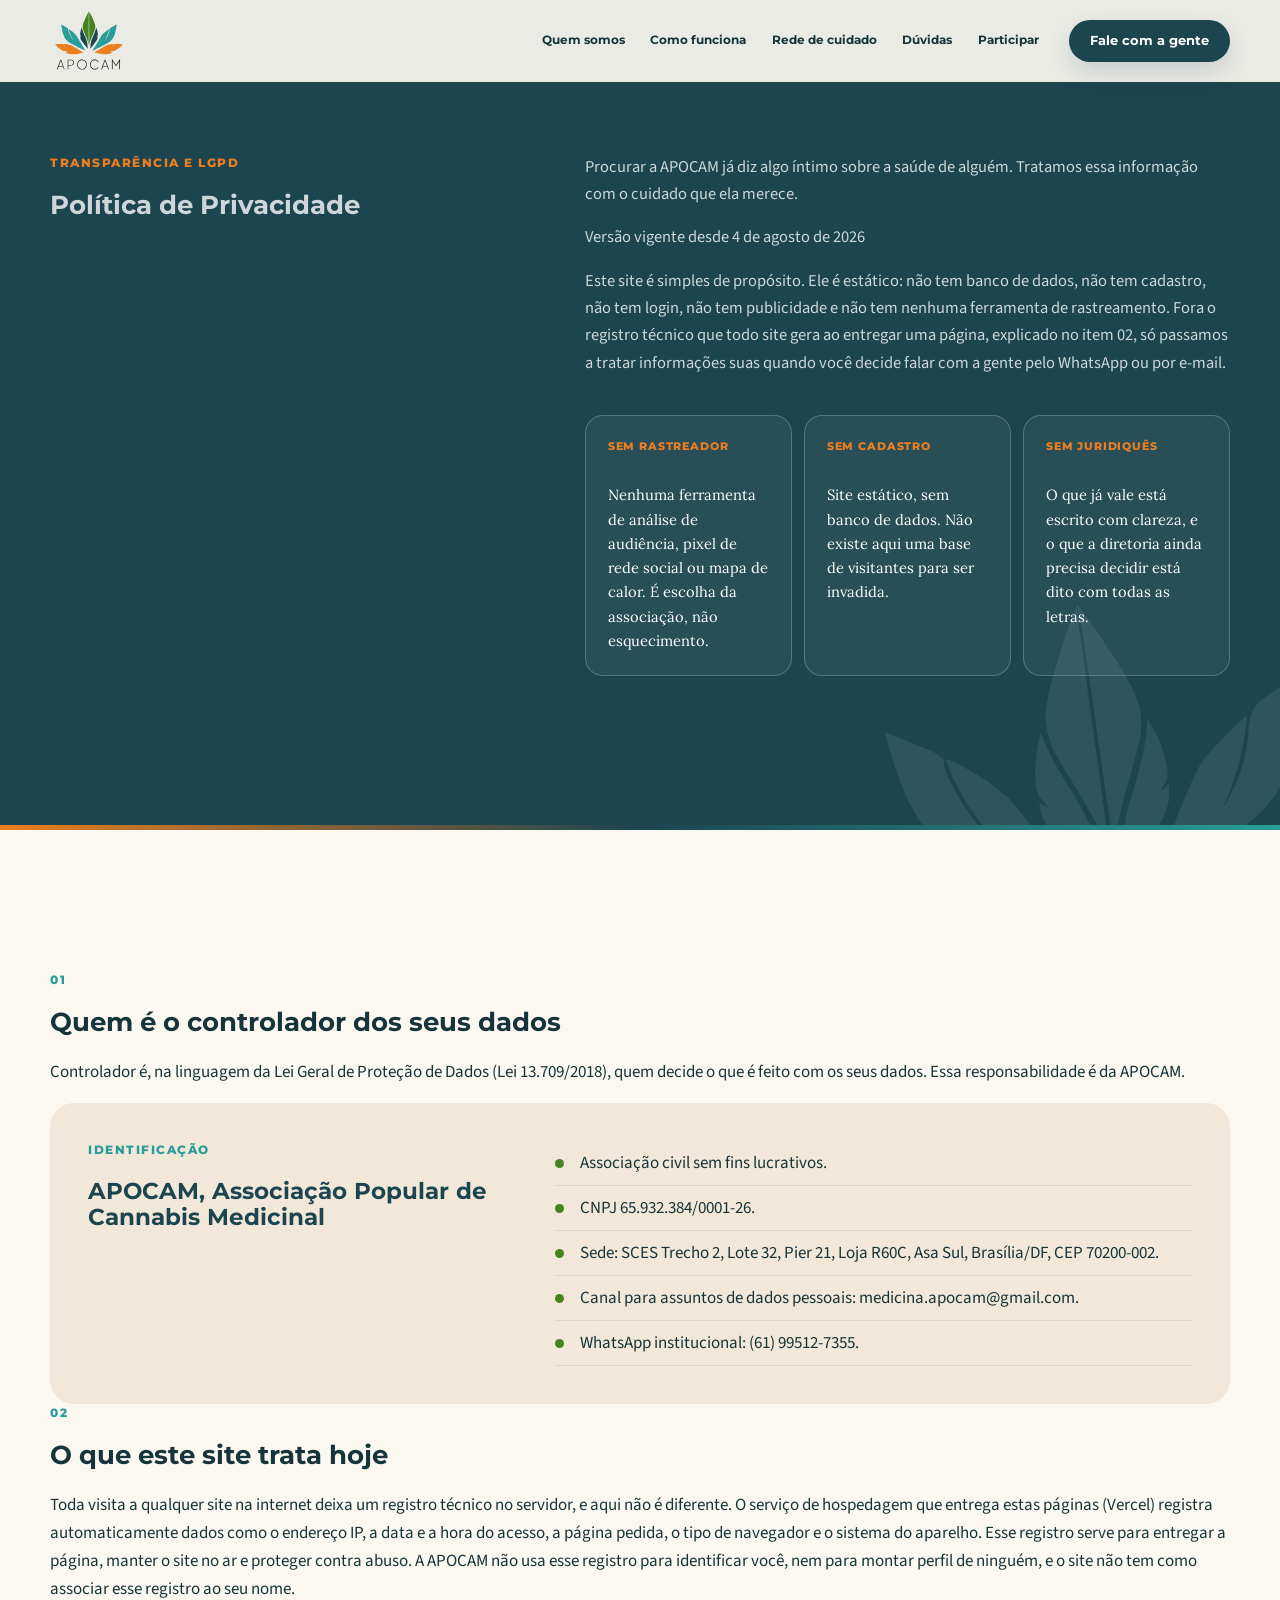
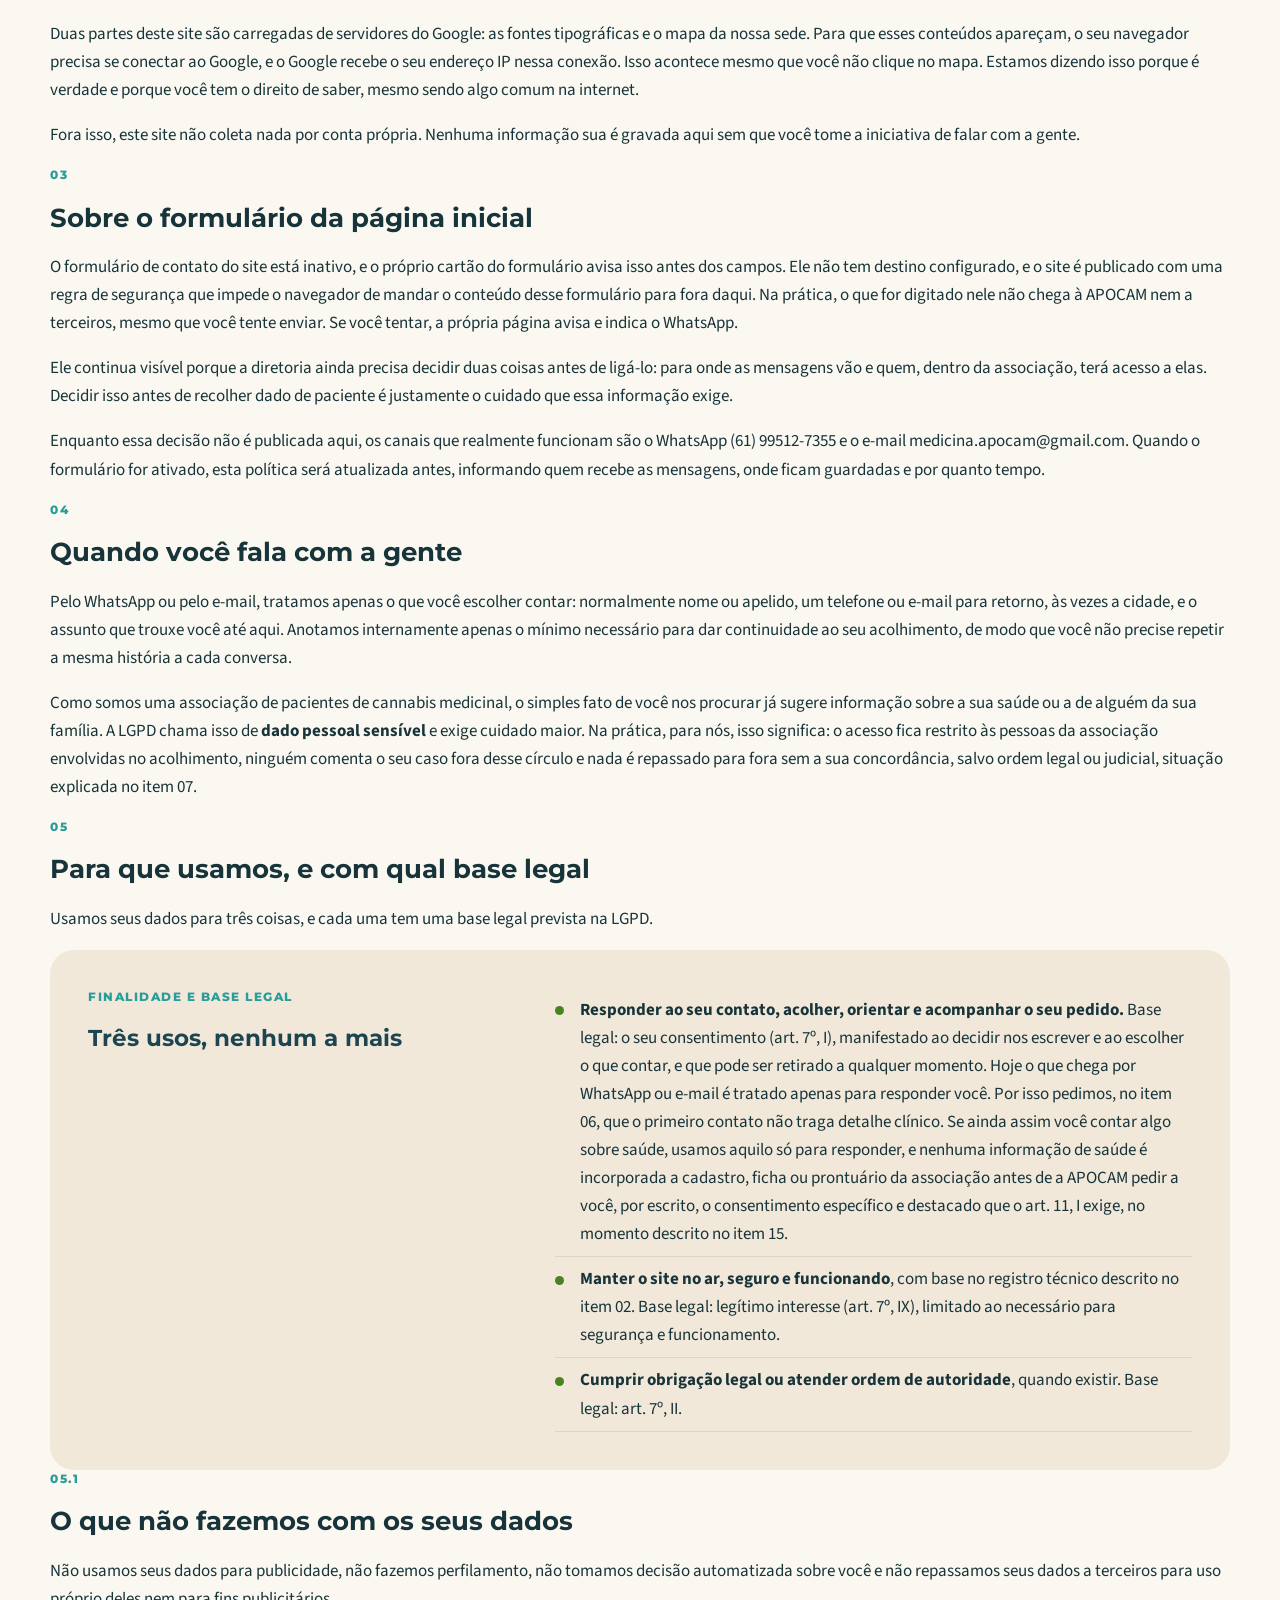
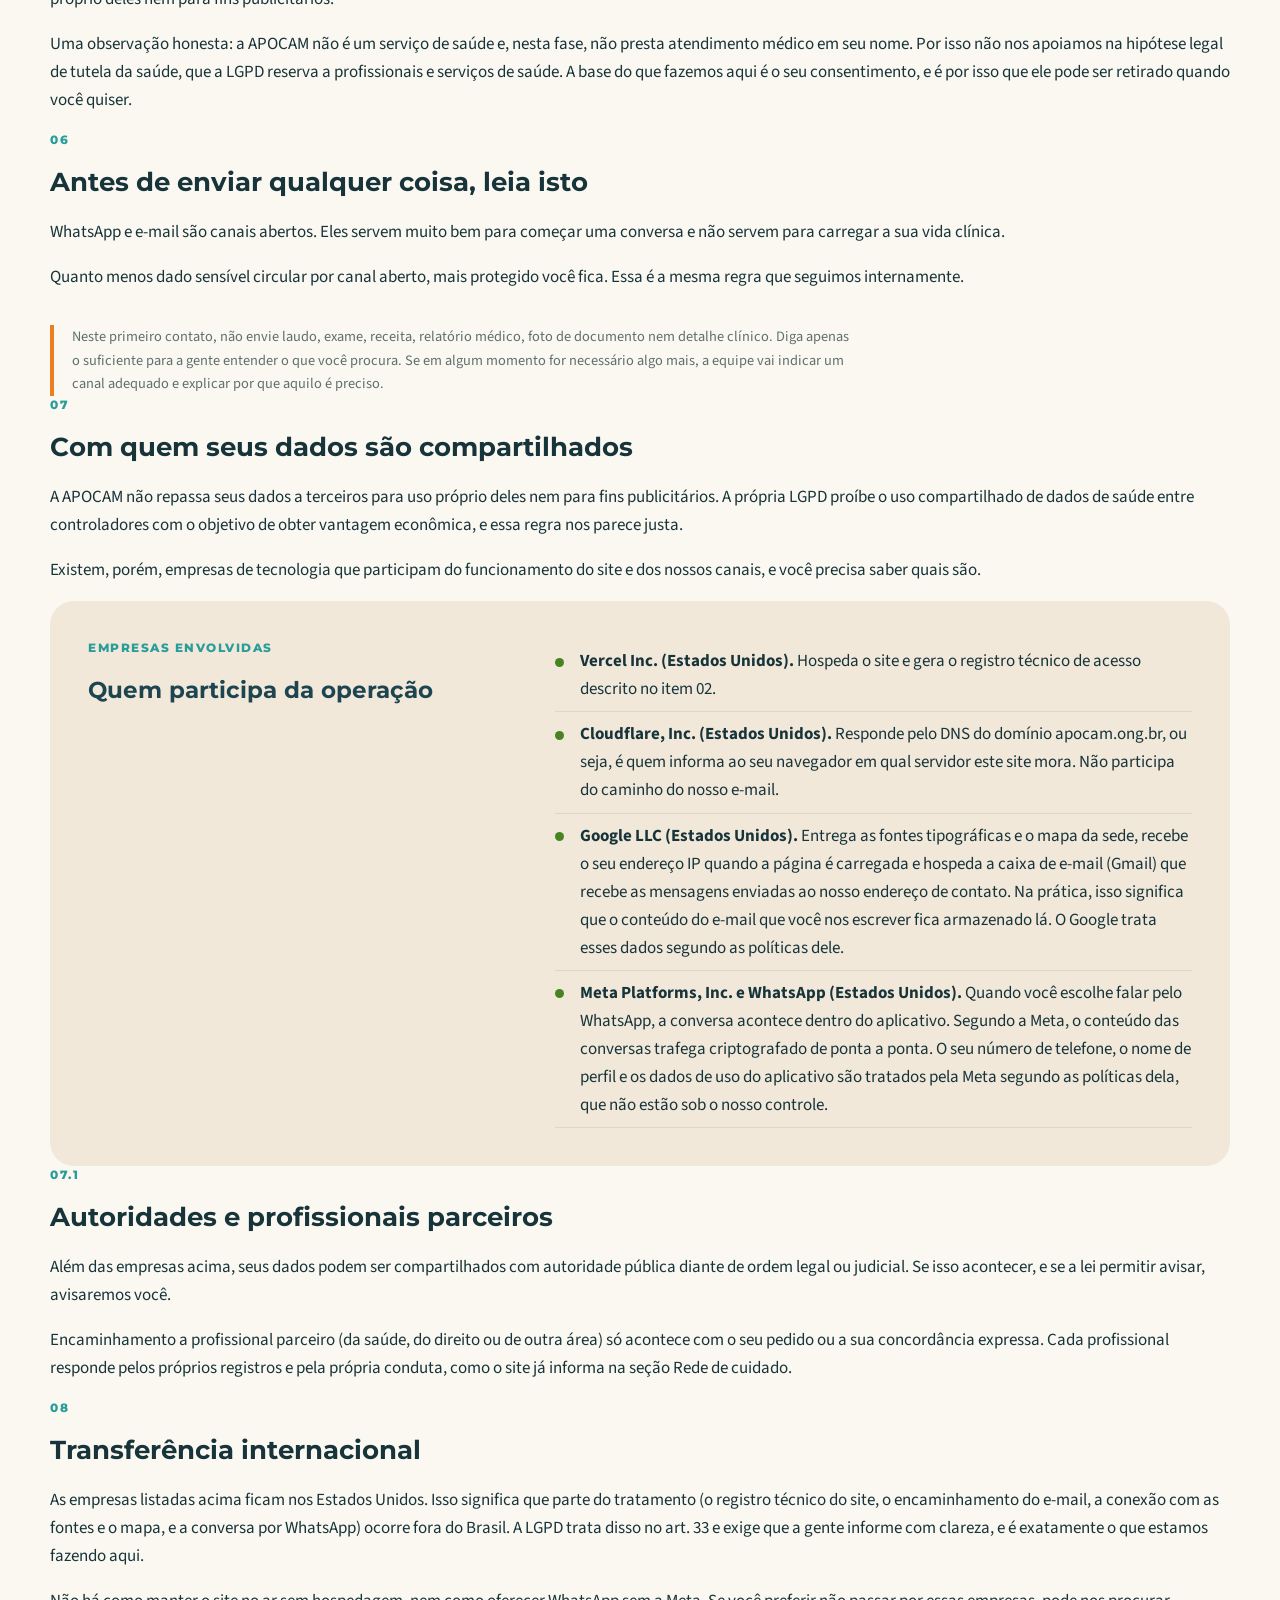
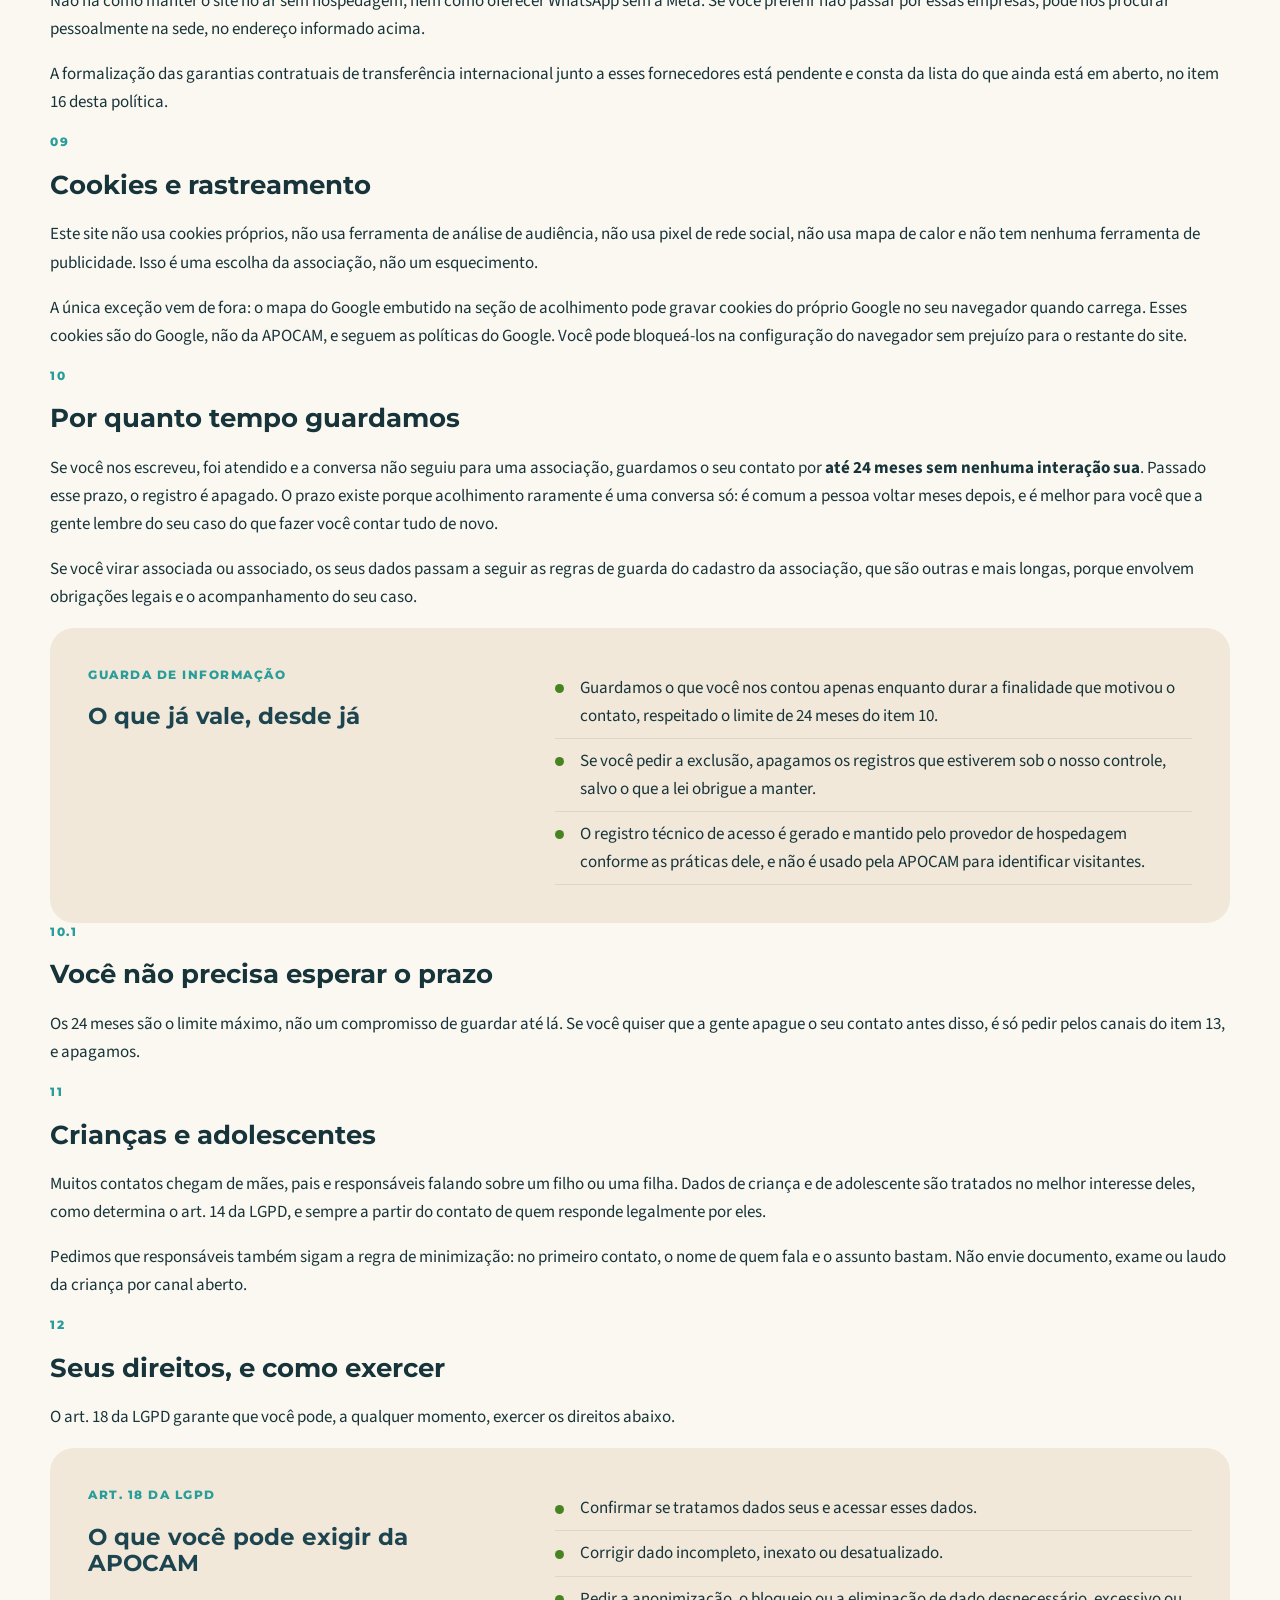
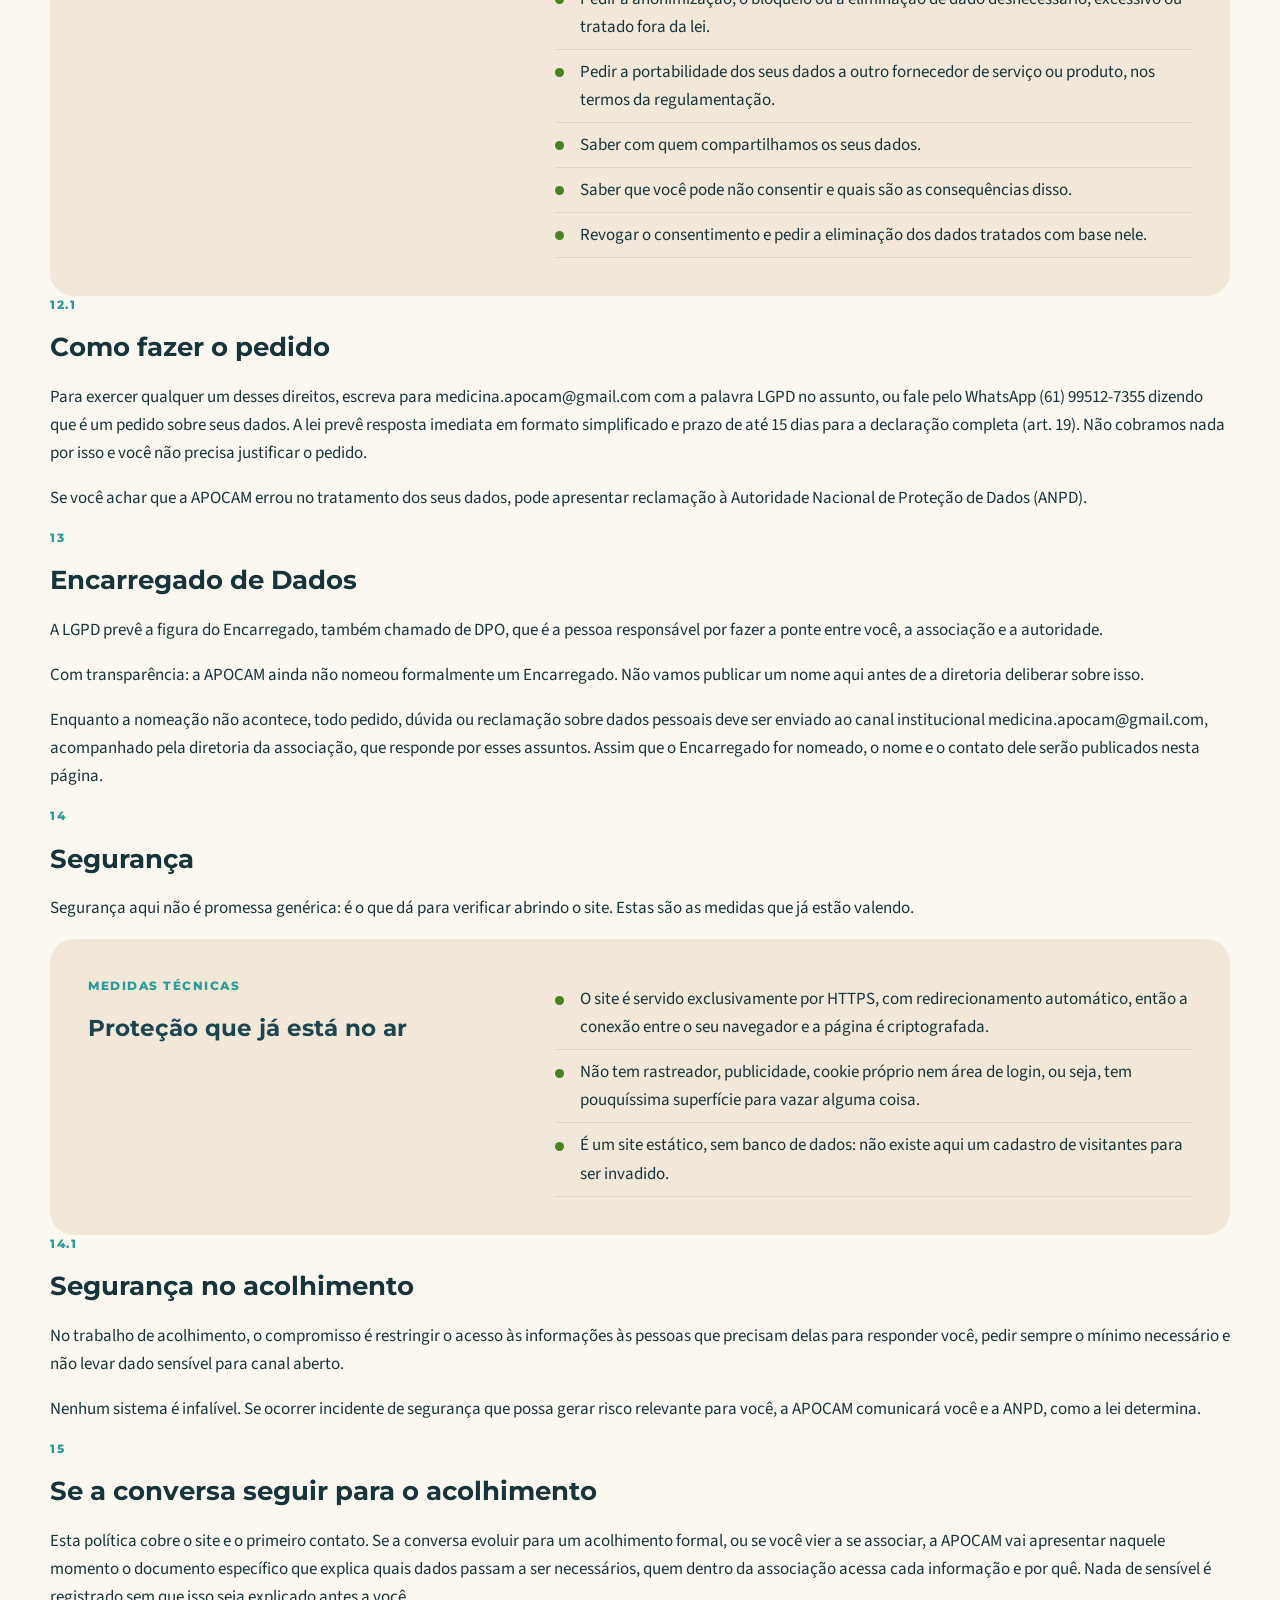
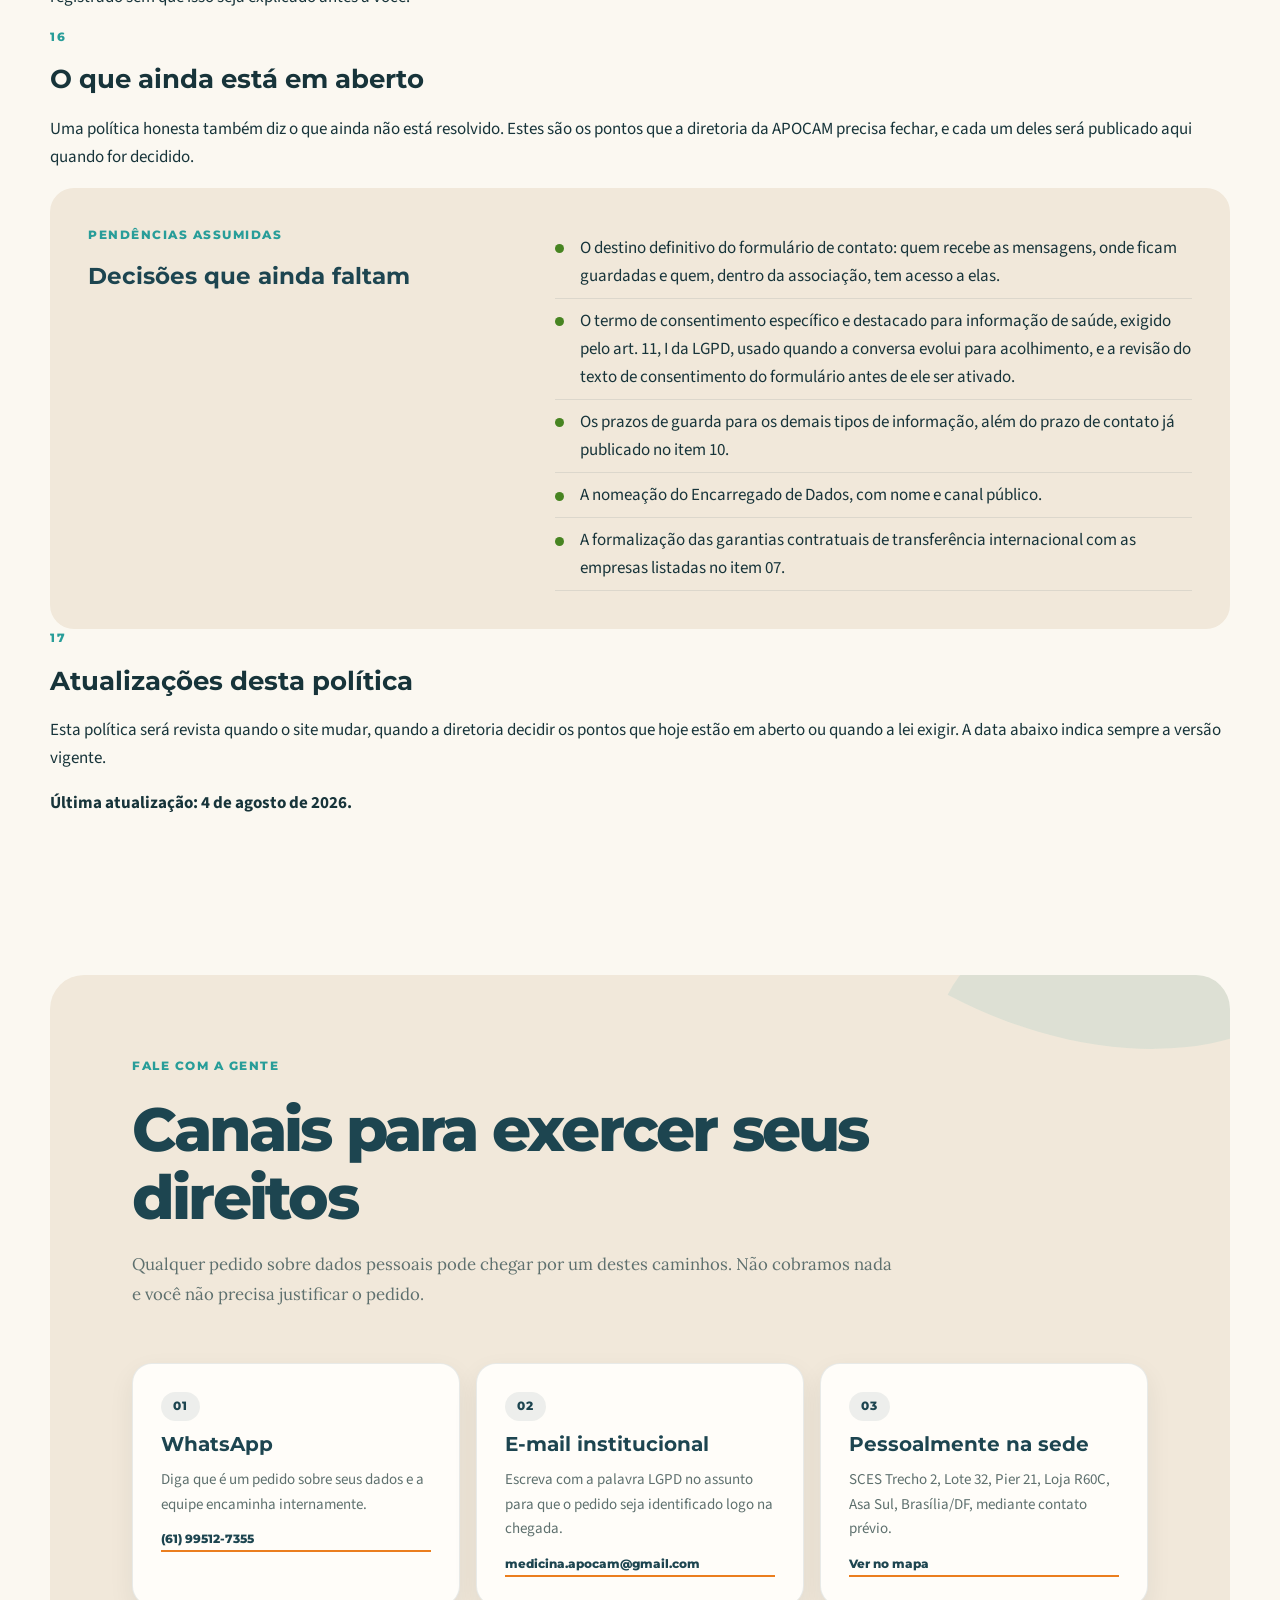
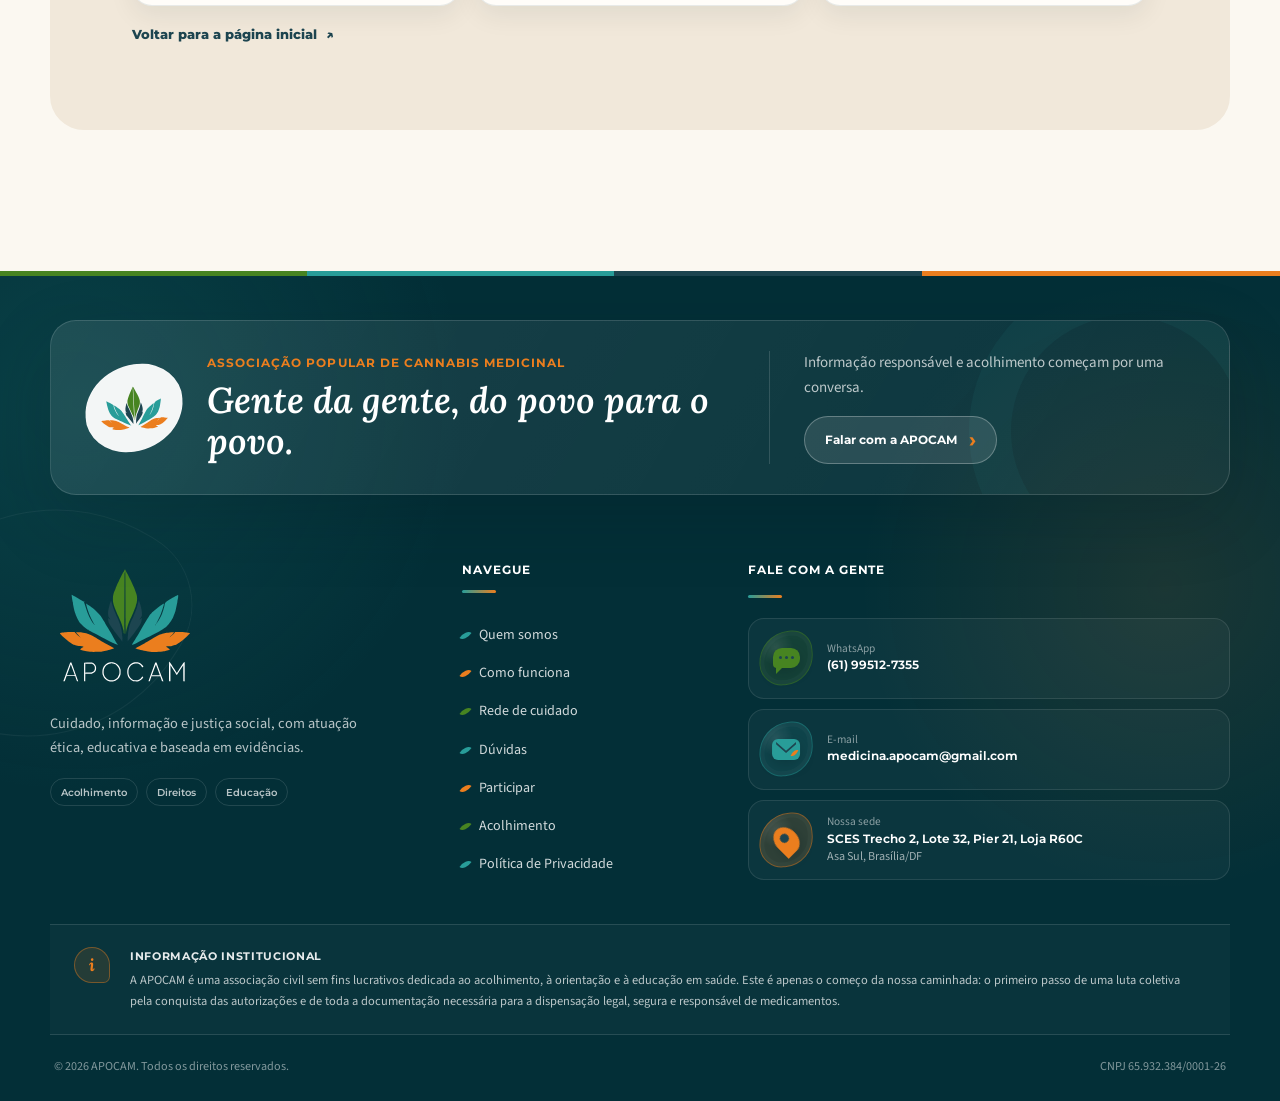
==== commit b0ed0258: "feat(site): consolida a reforma de 03/ago e a seguranca numa linha unica, com os cartoes de entrada " ====
--- a/privacidade.html
+++ b/privacidade.html
@@ -464,7 +464,7 @@
         <span class="footer-legal-icon" aria-hidden="true">i</span>
         <div>
           <strong>Informação institucional</strong>
-          <p>A APOCAM atua em fase social, informativa e de orientação. Não presta serviços médicos, não distribui produtos ou medicamentos e não promete resultados terapêuticos ou decisões judiciais. As indicações de profissionais têm caráter referencial.</p>
+          <p>A APOCAM é uma associação civil sem fins lucrativos dedicada ao acolhimento, à orientação e à educação em saúde. Este é apenas o começo da nossa caminhada: o primeiro passo de uma luta coletiva pela conquista das autorizações e de toda a documentação necessária para a dispensação legal, segura e responsável de medicamentos.</p>
         </div>
       </div>
 
--- a/styles.css
+++ b/styles.css
@@ -607,29 +607,39 @@
   transition: transform 260ms var(--ease), box-shadow 260ms ease, border-color 260ms ease;
 }
 
+/* O acento vive numa variavel por cartao, do mesmo jeito que --step-accent na
+   linha do tempo, para o canto, o selo do numero e a seta falarem a mesma cor. */
+/* A tinta do numeral muda com o acento por causa de contraste, nao por gosto.
+   Sobre branco: verde 4.57, teal 3.30, laranja 2.79. O laranja e claro demais
+   para numeral branco, entao ali o numeral vai no azul escuro (3.73). Com o
+   numeral em 1.2rem negrito ele conta como texto grande, cujo minimo e 3.0. */
+.entry-card--patient {
+  --entry-accent: var(--green);
+  --entry-ink: var(--white);
+}
+
+.entry-card--support {
+  --entry-accent: var(--orange);
+  --entry-ink: var(--blue);
+}
+
+.entry-card--professional {
+  --entry-accent: var(--teal);
+  --entry-ink: var(--white);
+}
+
 .entry-card::before {
   content: "";
   position: absolute;
-  top: -72px;
-  right: -48px;
-  width: 150px;
-  height: 100px;
+  top: -84px;
+  right: -54px;
+  width: 194px;
+  height: 128px;
   border-radius: 100% 0;
+  background: var(--entry-accent, var(--teal));
   transform: rotate(28deg);
-  opacity: 0.12;
+  opacity: 0.34;
   transition: transform 320ms var(--ease), opacity 320ms ease;
-}
-
-.entry-card--patient::before {
-  background: var(--green);
-}
-
-.entry-card--support::before {
-  background: var(--orange);
-}
-
-.entry-card--professional::before {
-  background: var(--teal);
 }
 
 .entry-card:hover {
@@ -640,14 +650,31 @@
 
 .entry-card:hover::before {
   transform: translate(-10px, 12px) rotate(34deg);
-  opacity: 0.22;
-}
-
+  opacity: 0.5;
+}
+
+/* Selo do numero no molde do .step-number da linha do tempo: mesma folha
+   assimetrica, cor cheia da marca e numeral em branco. */
 .entry-number {
-  color: var(--blue);
+  position: relative;
+  z-index: 1;
+  display: grid;
+  width: 48px;
+  height: 48px;
+  place-items: center;
+  align-self: flex-start;
+  border-radius: 50% 50% 14px 50%;
+  background: var(--entry-accent, var(--teal));
+  box-shadow: 0 8px 20px rgba(29, 69, 80, 0.16);
+  color: var(--entry-ink, var(--white));
   font-family: var(--font-title);
-  font-size: 0.74rem;
+  font-size: 1.2rem;
   font-weight: 800;
+  transition: transform 260ms var(--ease);
+}
+
+.entry-card:hover .entry-number {
+  transform: rotate(-8deg) scale(1.06);
 }
 
 .entry-card h3 {
@@ -667,7 +694,7 @@
   position: absolute;
   right: 24px;
   bottom: 22px;
-  color: var(--teal);
+  color: var(--entry-accent, var(--teal));
   font-size: 1.35rem;
   transition: transform 220ms ease;
 }
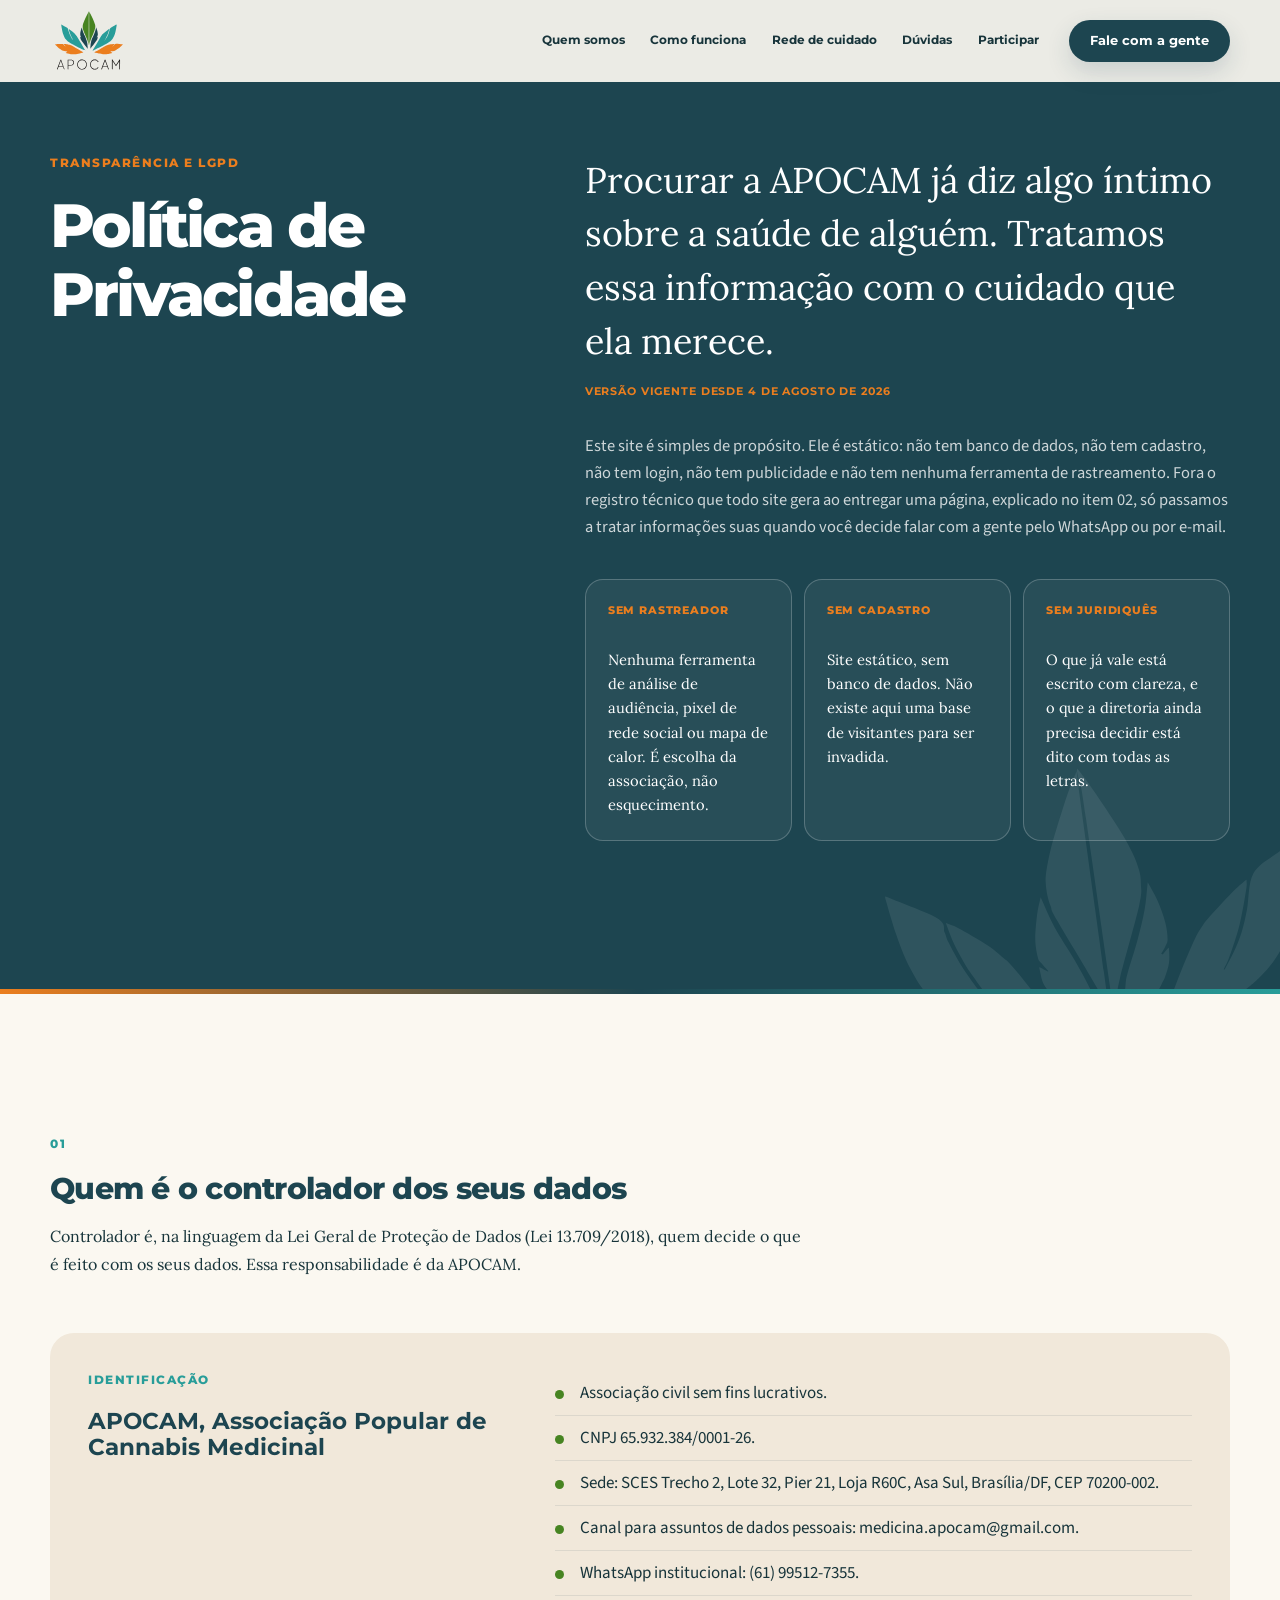
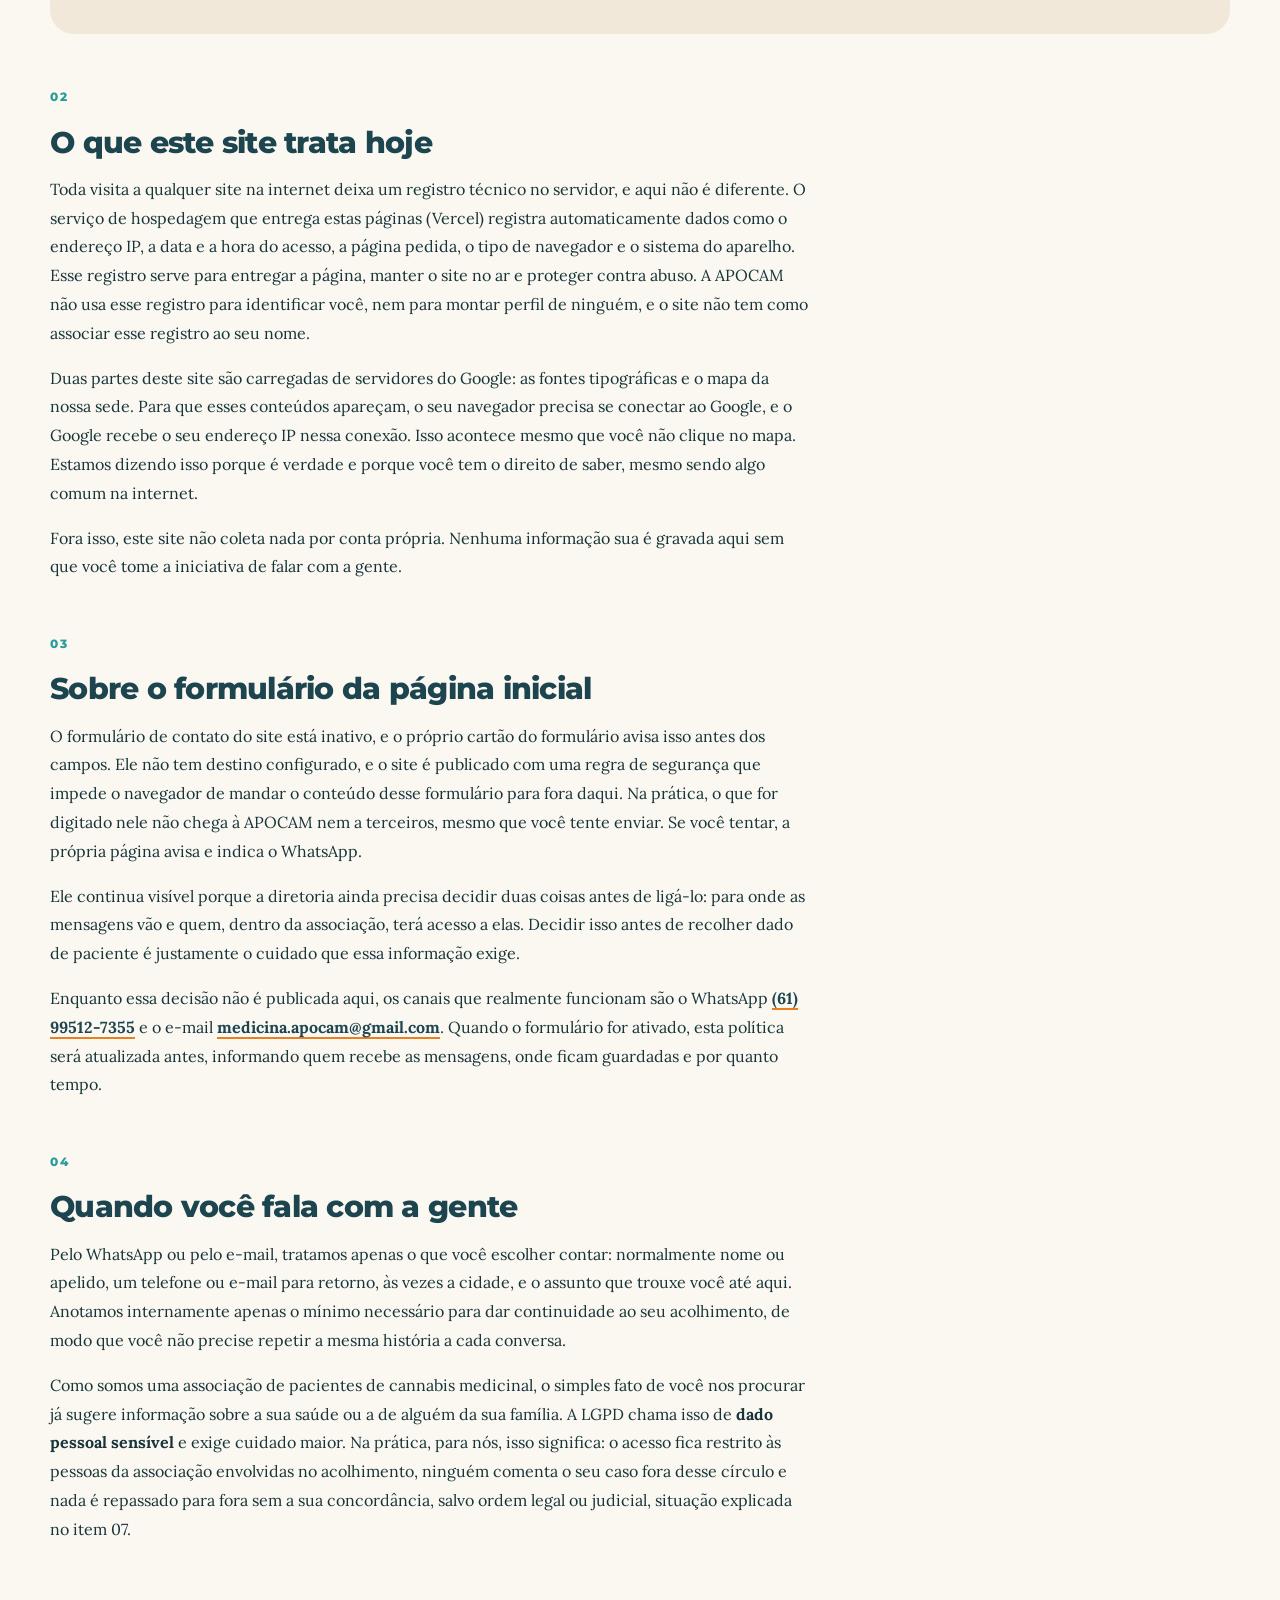
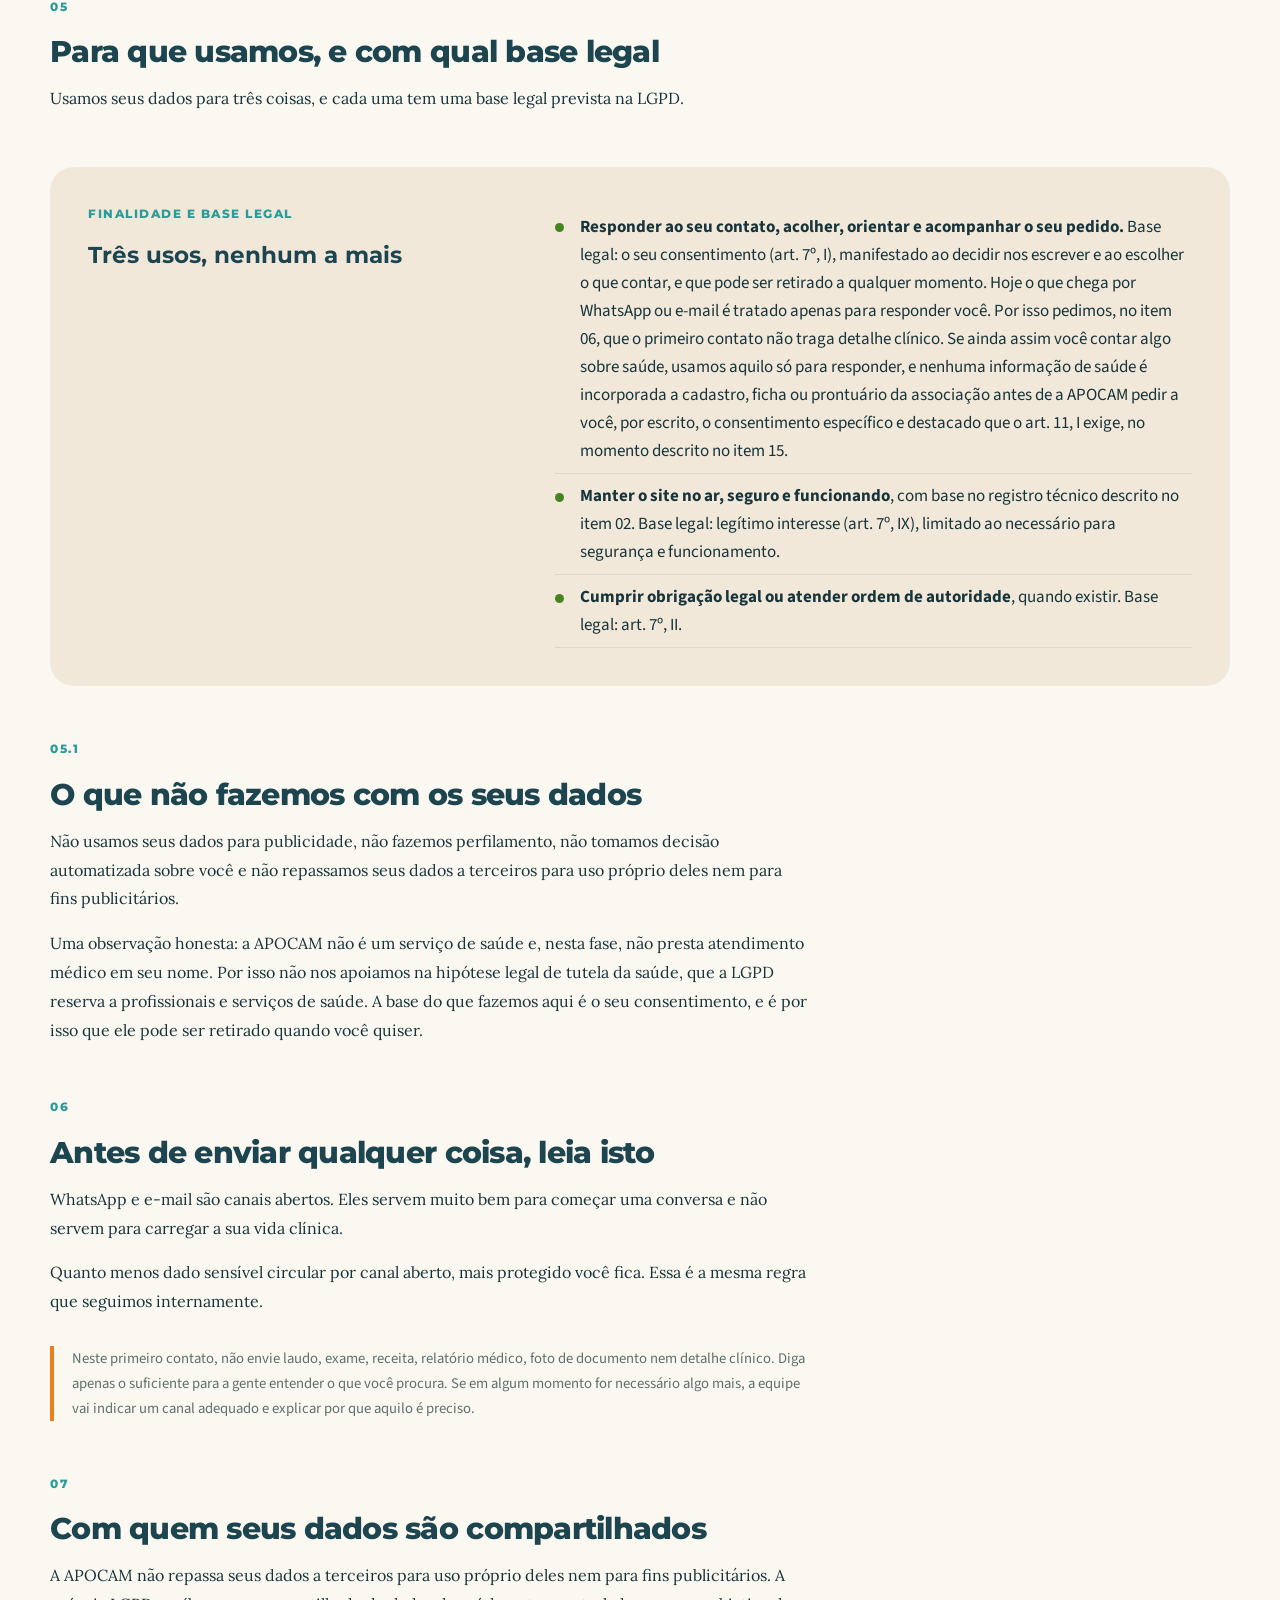
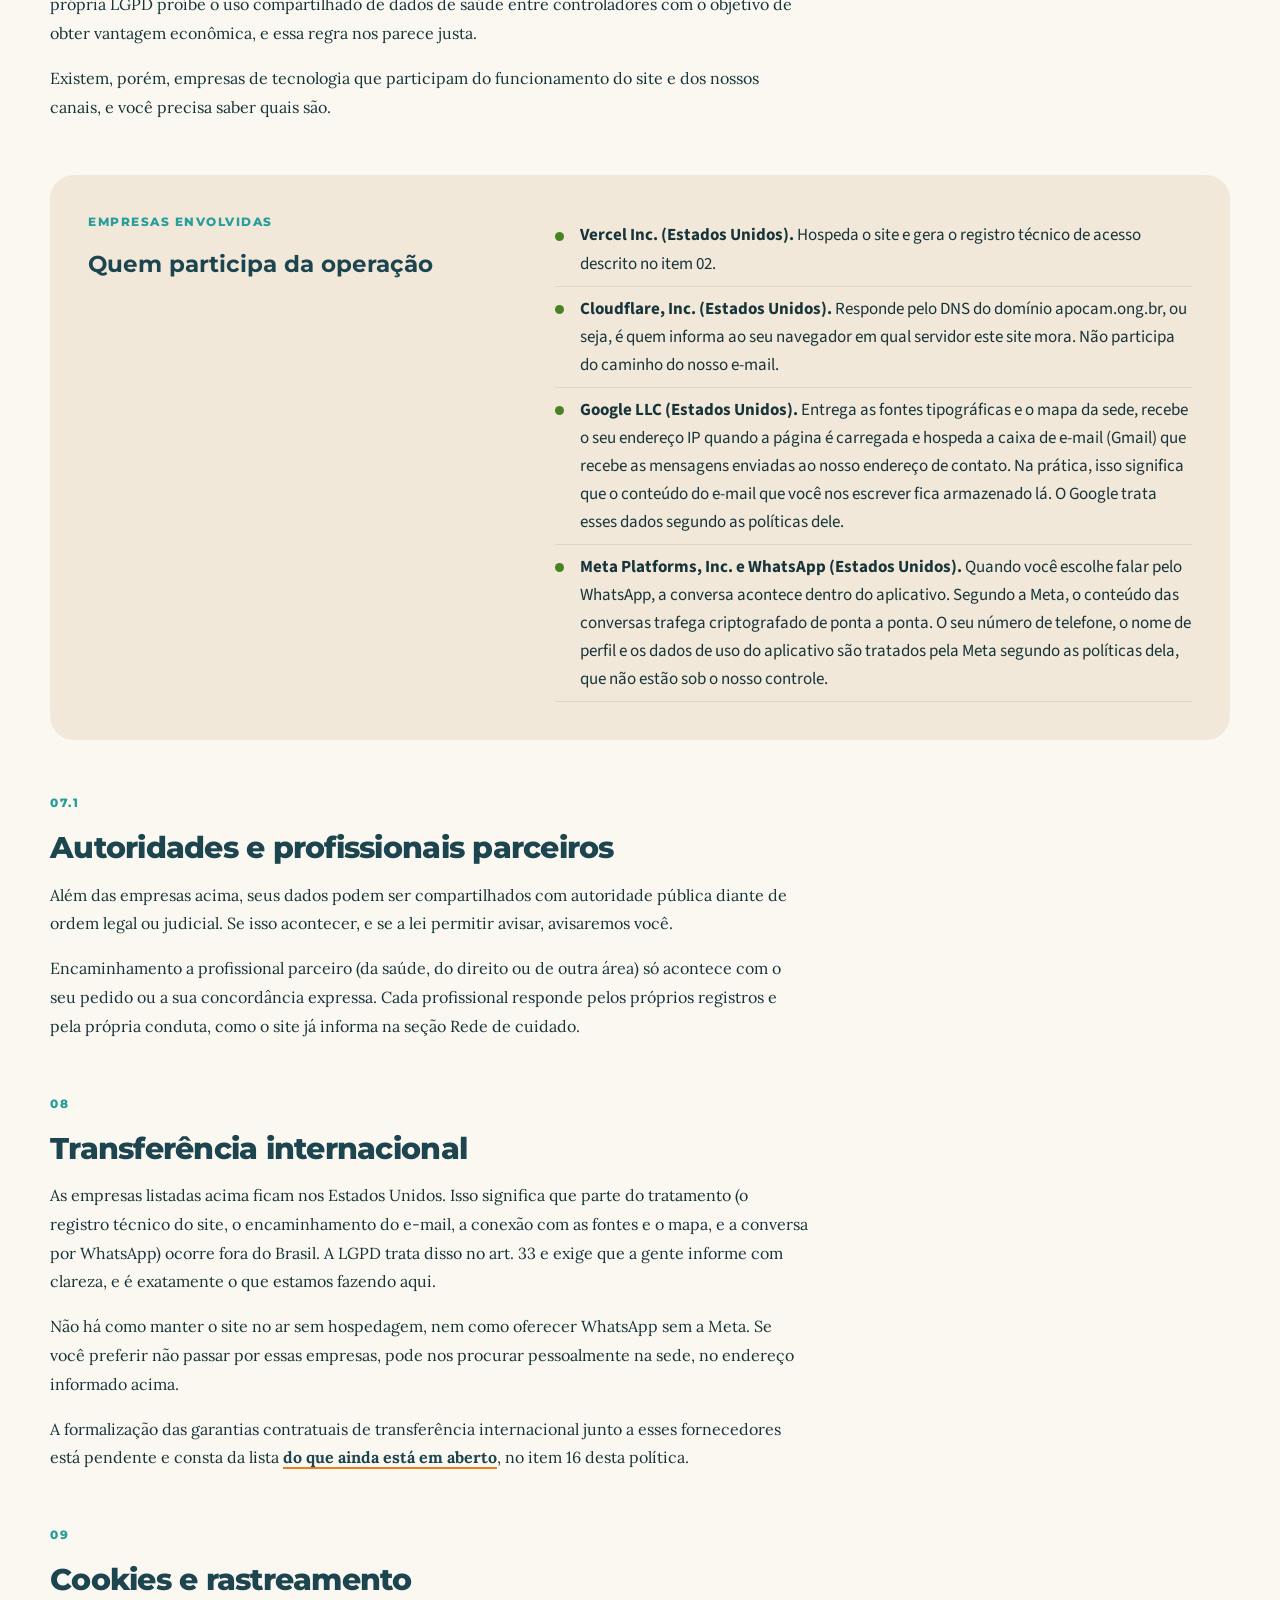
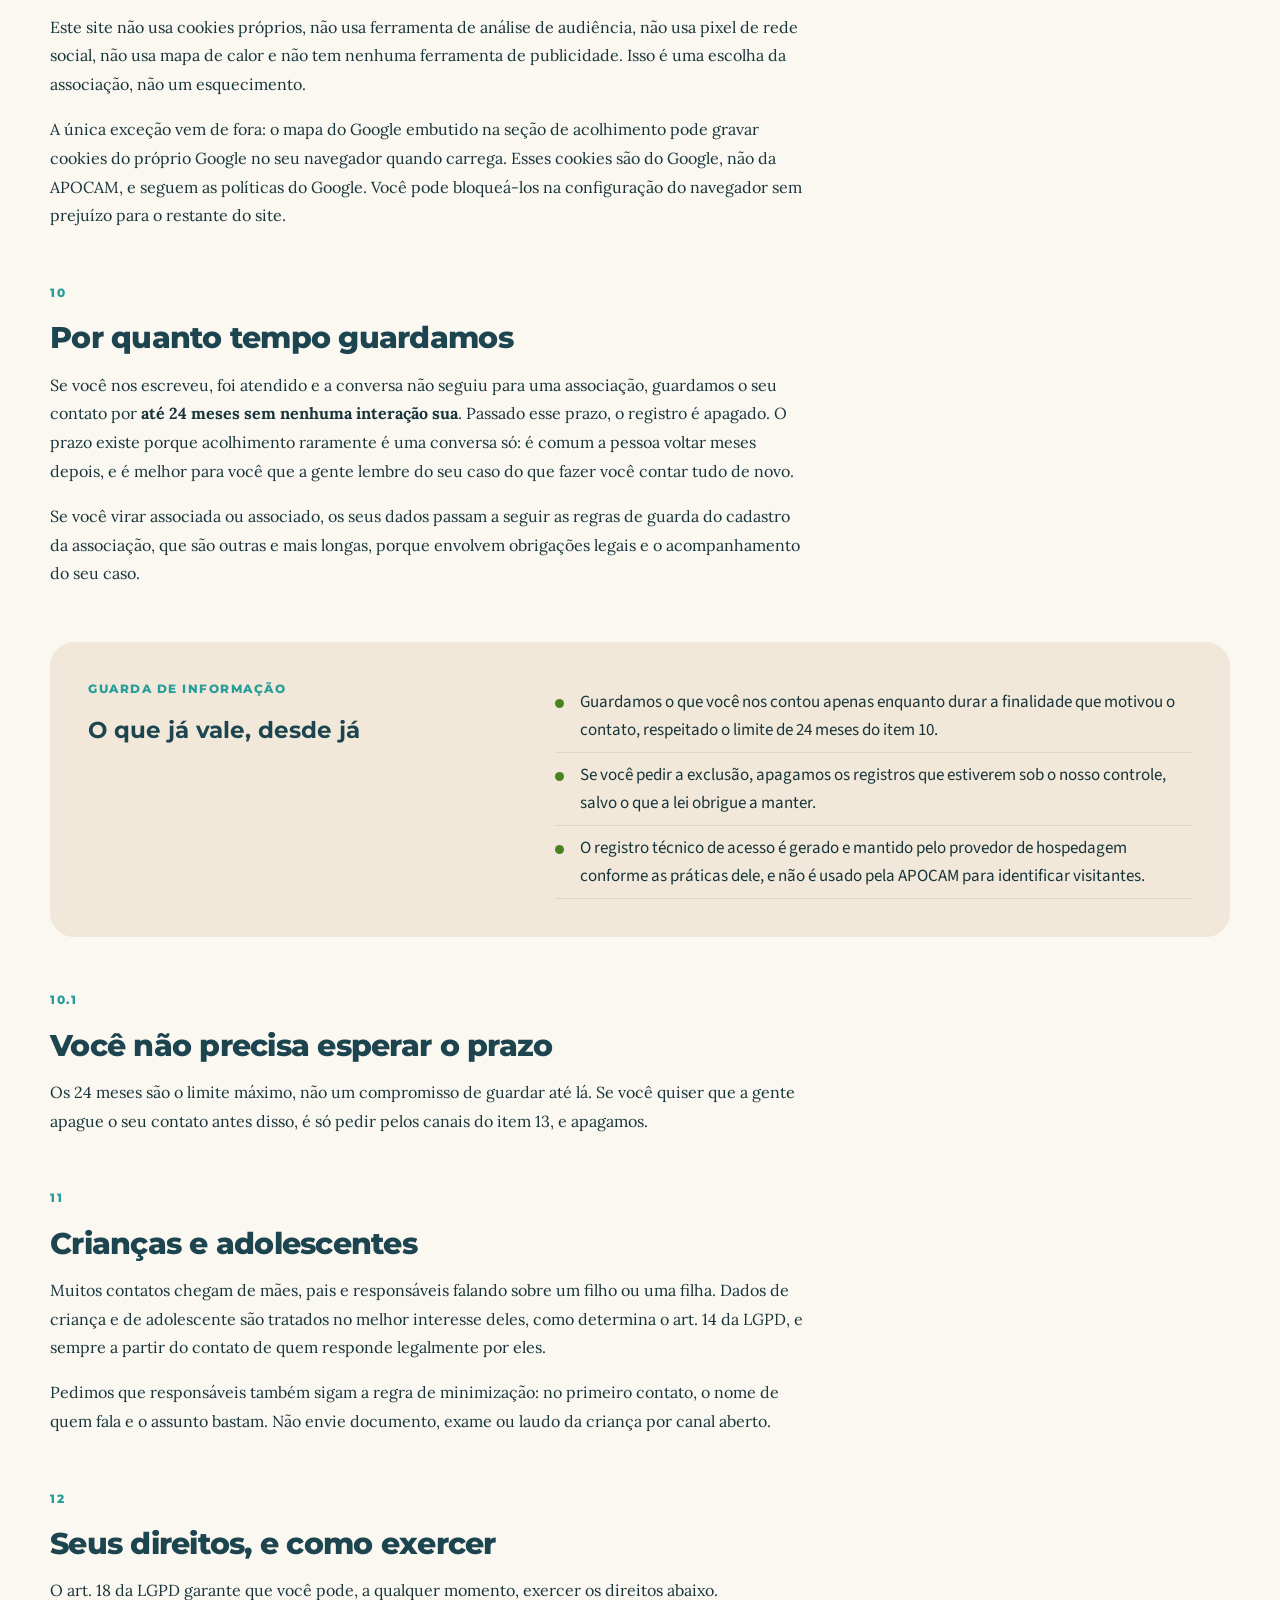
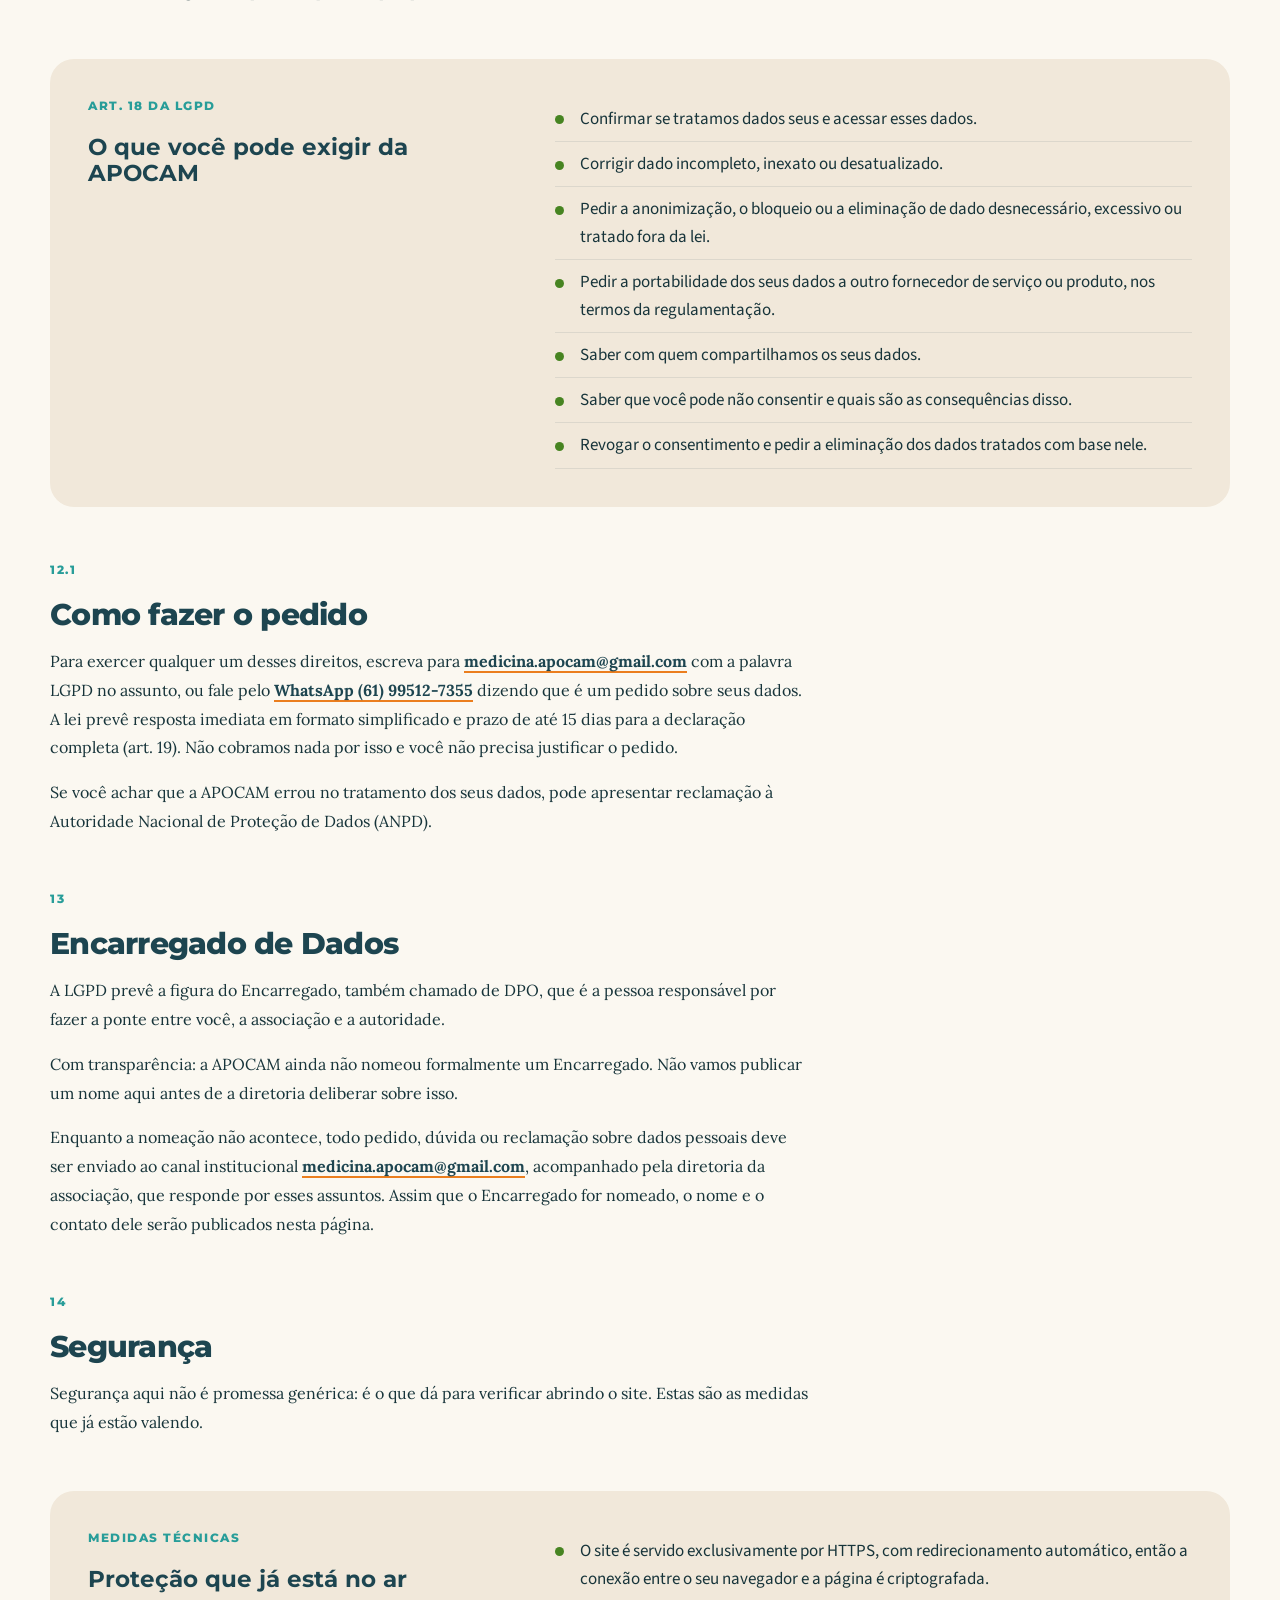
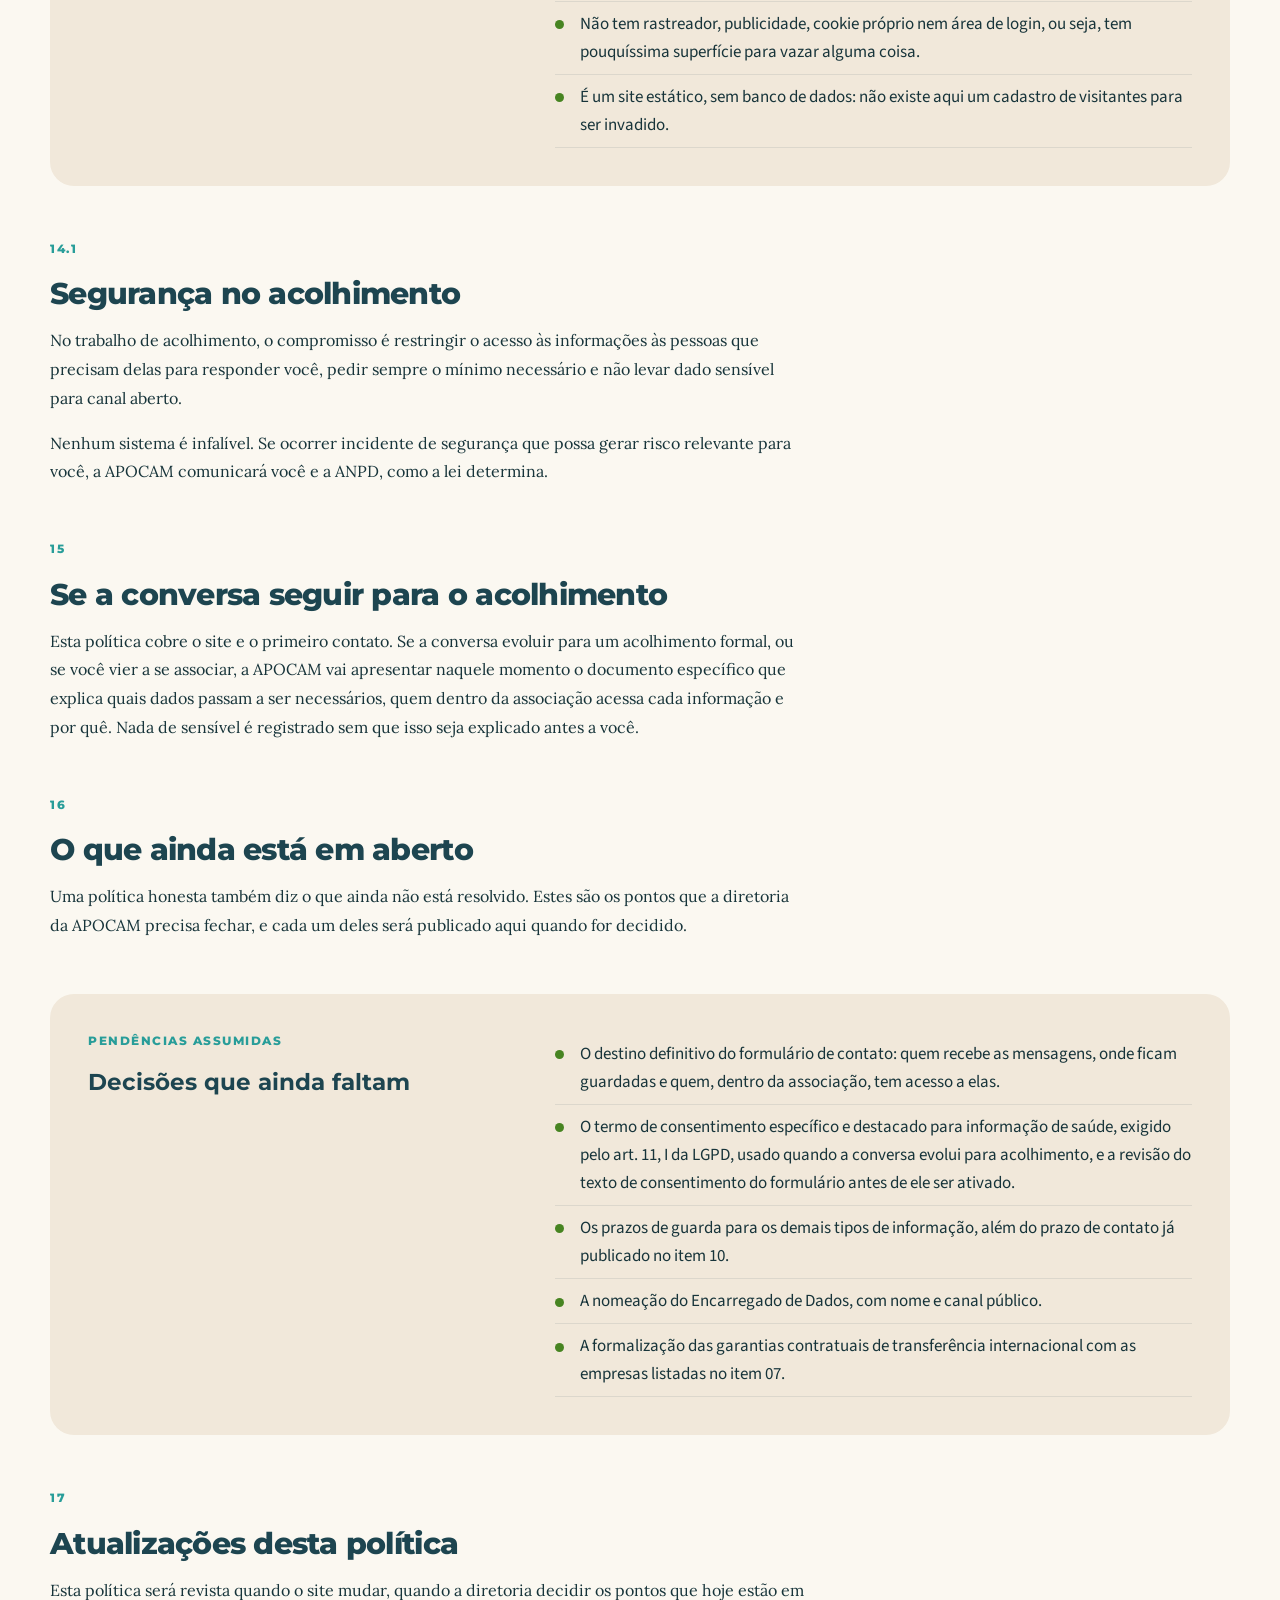
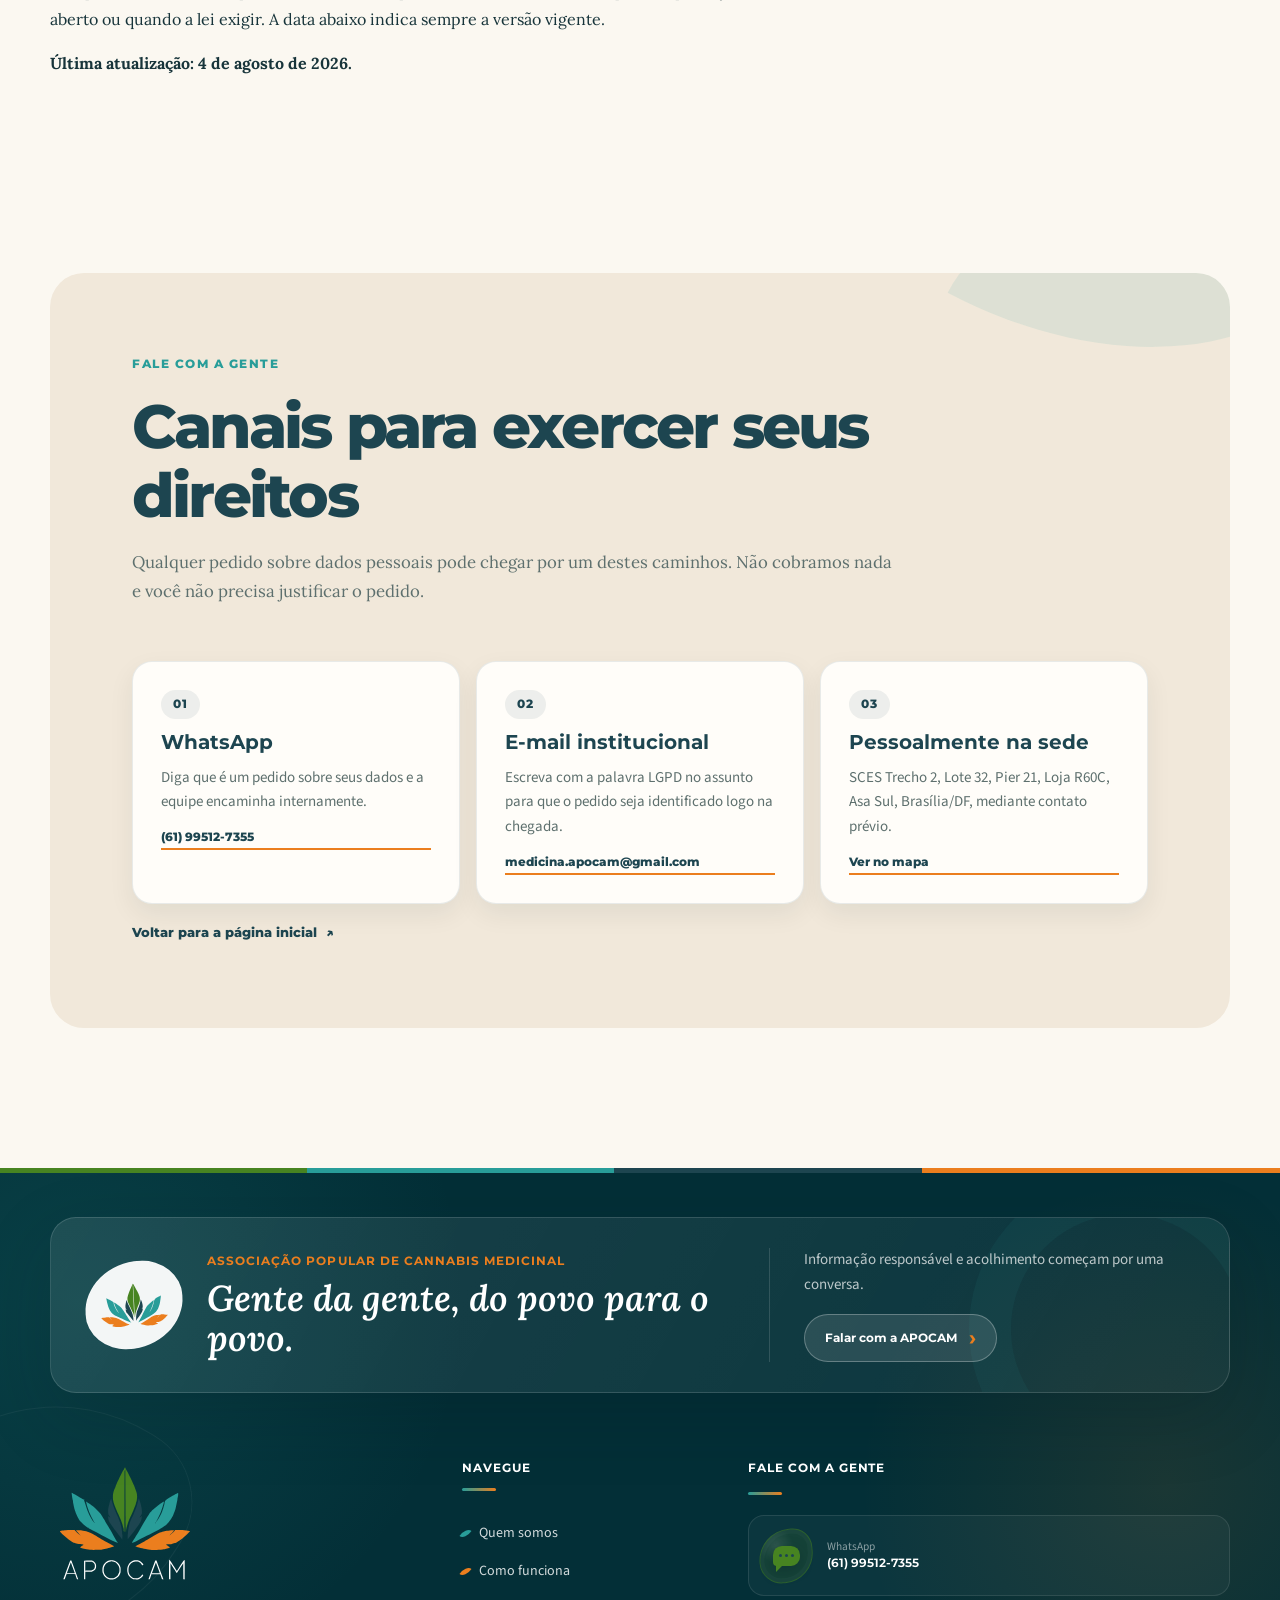
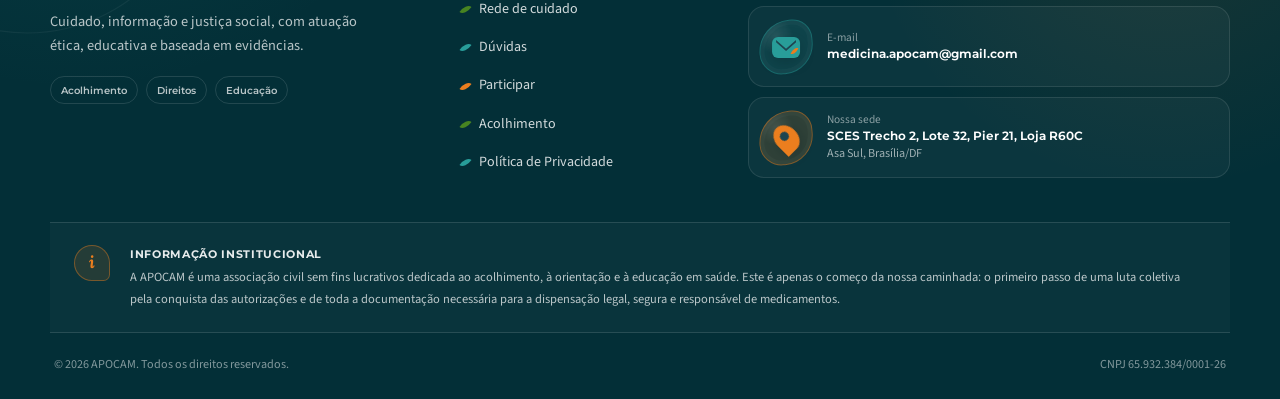
==== commit beb801fe: "fix(mobile): oito consertos da varredura em producao, todos com prova numerica Varredura completa (c" ====
--- a/privacidade.html
+++ b/privacidade.html
@@ -30,7 +30,7 @@
   <link rel="preconnect" href="https://fonts.googleapis.com">
   <link rel="preconnect" href="https://fonts.gstatic.com" crossorigin>
   <link href="https://fonts.googleapis.com/css2?family=Lora:ital,wght@0,400;0,500;0,600;1,400;1,500&family=Montserrat:wght@500;600;700;800&family=Source+Sans+3:wght@400;500;600;700&display=swap" rel="stylesheet">
-  <link rel="stylesheet" href="styles.css">
+  <link rel="stylesheet" href="styles.css?v=18">
 </head>
 
 <body>
@@ -475,6 +475,10 @@
     </div>
   </footer>
 
-  <script src="script.js" defer></script>
+  <nav class="mobile-action-bar" id="mobileActionBar" aria-label="Ação rápida">
+    <a class="mobile-action-bar__primary" href="index.html#acolhimento">Fale com a gente</a>
+  </nav>
+
+  <script src="script.js?v=18" defer></script>
 </body>
 </html>
--- a/styles.css
+++ b/styles.css
@@ -2173,12 +2173,18 @@
     overscroll-behavior: contain;
     padding: 34px 30px;
     background: var(--paper);
+    /* Fechado, o painel fica fora da tela mas os links continuavam na ordem do
+       Tab: cinco toques de teclado com o foco invisivel. visibility hidden tira
+       os links do foco; o atraso de 300ms na volta preserva a animacao. */
+    visibility: hidden;
     transform: translateX(100%);
-    transition: transform 300ms var(--ease);
+    transition: transform 300ms var(--ease), visibility 0s 300ms;
   }
 
   .nav-links.is-open {
+    visibility: visible;
     transform: translateX(0);
+    transition: transform 300ms var(--ease), visibility 0s;
   }
 
   .nav-links a {
@@ -2387,7 +2393,9 @@
     left: 15px;
     z-index: 90;
     display: grid;
-    grid-template-columns: minmax(0, 0.85fr) minmax(0, 1.15fr);
+    /* Uma coluna: o grid de duas era de quando havia dois botoes; com um so,
+       sobrava uma faixa creme vazia de 59% da barra, com cara de UI quebrada. */
+    grid-template-columns: minmax(0, 1fr);
     gap: 8px;
     padding: 7px;
     border: 1px solid rgba(29, 69, 80, 0.15);
@@ -2396,15 +2404,20 @@
     box-shadow: 0 18px 48px rgba(0, 43, 51, 0.22);
     opacity: 0;
     pointer-events: none;
+    /* visibility tira o botao invisivel da ordem do Tab; o atraso de 280ms na
+       volta preserva a animacao de saida antes de sumir de vez. */
+    visibility: hidden;
     transform: translateY(calc(100% + 30px));
     backdrop-filter: blur(16px);
-    transition: opacity 240ms ease, transform 280ms var(--ease);
+    transition: opacity 240ms ease, transform 280ms var(--ease), visibility 0s 280ms;
   }
 
   .mobile-action-bar.is-visible {
     opacity: 1;
     pointer-events: auto;
+    visibility: visible;
     transform: translateY(0);
+    transition: opacity 240ms ease, transform 280ms var(--ease), visibility 0s;
   }
 
   .mobile-action-bar a {
@@ -2434,6 +2447,7 @@
   .menu-open .mobile-action-bar {
     opacity: 0;
     pointer-events: none;
+    visibility: hidden;
     transform: translateY(calc(100% + 30px));
   }
 
@@ -2722,6 +2736,13 @@
   }
   .manifesto {
     padding: 56px 0;
+  }
+  /* Pagina cujo main COMECA num manifesto (a Politica de Privacidade): o header
+     fixo tem 72px e os 56px de cima nao bastam, o rotulo de abertura ficava
+     permanentemente escondido atras da barra. A home nao passa por aqui, porque
+     o primeiro filho do main dela e o hero. */
+  main > .manifesto:first-child {
+    padding-top: calc(var(--header) + 34px);
   }
   .statute-grid {
     gap: 12px;
@@ -3028,15 +3049,61 @@
     font-weight: 700;
   }
 
-  /* Setinha discreta em cada item, desenhada (sem glifo virar emoji) */
+  /* Marcador de cada item: a folha da marca, nao quadrado nem losango.
+     O ::after do desktop e um sublinhado absoluto com fundo teal; aqui ele
+     precisa ser zerado por inteiro, senao sobra o retangulo colorido que
+     virava losango ao receber um rotate, e virava quadrado no item atual
+     porque a regra de estado ativo trocava a transform por scaleX(1). */
   .nav-links a::after {
     content: "";
-    width: 8px;
-    height: 8px;
-    border-top: 2px solid rgba(29, 69, 80, 0.32);
-    border-right: 2px solid rgba(29, 69, 80, 0.32);
-    transform: rotate(45deg);
-  }
+    position: static;
+    right: auto;
+    bottom: auto;
+    left: auto;
+    flex: none;
+    width: 11px;
+    height: 11px;
+    border: 0;
+    border-radius: 100% 0;
+    background: rgba(29, 69, 80, 0.24);
+    transform: rotate(-18deg);
+    transform-origin: center;
+    transition: background 280ms ease, transform 280ms var(--ease);
+  }
+
+  .nav-links a:hover::after {
+    background: rgba(29, 69, 80, 0.42);
+    transform: rotate(-18deg) scale(1.12);
+  }
+
+  /* Item atual: a folha abre, enche de cor e ganha respiro proprio */
+  .nav-links a[aria-current="true"]::after {
+    background: var(--teal);
+    transform: rotate(-18deg) scale(1.5);
+  }
+
+  /* Entrada escalonada quando o menu abre: cada folha desabrocha um passo
+     depois da anterior, em vez do giro seco de antes. */
+  @keyframes folha-desabrocha {
+    from {
+      opacity: 0;
+      transform: rotate(-70deg) scale(0.35);
+    }
+    to {
+      opacity: 1;
+      transform: rotate(-18deg) scale(1);
+    }
+  }
+
+  .nav-links.is-open a::after {
+    animation: folha-desabrocha 460ms var(--ease) backwards;
+  }
+
+  .nav-links.is-open a:nth-child(1)::after { animation-delay: 90ms; }
+  .nav-links.is-open a:nth-child(2)::after { animation-delay: 160ms; }
+  .nav-links.is-open a:nth-child(3)::after { animation-delay: 230ms; }
+  .nav-links.is-open a:nth-child(4)::after { animation-delay: 300ms; }
+  .nav-links.is-open a:nth-child(5)::after { animation-delay: 370ms; }
 
   .nav-links a:last-child {
     border-bottom: 0;
@@ -3123,10 +3190,24 @@
     align-items: center;
   }
   .hero-grid {
-    width: 100%;
+    /* Largura de CONTAINER, nunca 100%: esta regra vem depois da .container
+       no arquivo e a atropela. Com 100% o grid ocupava a janela inteira em
+       todo desktop (texto colado na borda esquerda e selo vazando na direita,
+       visto em producao numa tela de 2545px em 04/ago). A formula e a mesma
+       da .container; num item de flex a margin-inline auto segue centrando. */
+    width: min(calc(100% - 40px), var(--container));
   }
   .hero-visual {
     min-height: min(560px, max(360px, calc(100svh - 240px)));
+  }
+}
+
+/* O selo avanca 22px sobre a foto (right: -22px). Ate 1224px de janela a
+   margem do container e de so 20px, entao esses 22px furavam a borda da
+   tela por 2px. Nessa faixa o selo fica rente a foto. */
+@media (min-width: 861px) and (max-width: 1224px) {
+  .hero-seal {
+    right: 0;
   }
 }
 
@@ -3136,6 +3217,7 @@
     padding-top: calc(var(--header) + 20px);
     padding-bottom: 34px;
   }
+}
 /* ================================================================
    Política de Privacidade (privacidade.html)
 
@@ -3233,3 +3315,78 @@
 .legal-link:hover {
   border-bottom-color: var(--green);
 }
+
+/* O bloco global de prefers-reduced-motion zera a DURACAO das animacoes, mas nao
+   o atraso. Como as folhas do menu entram escalonadas com fill backwards, elas
+   ficariam invisiveis durante o atraso para quem pede menos movimento. */
+@media (prefers-reduced-motion: reduce) {
+  .nav-links.is-open a::after {
+    animation-delay: 0ms !important;
+  }
+}
+
+/* ================================================================
+   CARTÕES DE ENTRADA: forma aprovada pela presidência em 04/ago.
+
+   Este bloco vem DEPOIS do polimento de 03/ago de propósito. Aquele
+   bloco transformou o número em pílula cinza e zerou a altura do
+   cartão; a forma aprovada é o selo cheio na cor do cartão, com a
+   seta no rodapé. Mexer aqui em vez de editar o bloco de cima
+   preserva o polimento equivalente dos cartões de participação.
+
+   A seta é SVG de traço, nunca o caractere de seta: o glifo virava
+   emoji colorido no Android, que foi o motivo de ela ter saído.
+   ================================================================ */
+.entry-card {
+  min-height: 285px;
+  justify-content: space-between;
+  gap: 0;
+}
+
+.entry-number {
+  display: grid;
+  width: 48px;
+  height: 48px;
+  place-items: center;
+  align-self: flex-start;
+  padding: 0;
+  border-radius: 50% 50% 14px 50%;
+  background: var(--entry-accent, var(--teal));
+  box-shadow: 0 8px 20px rgba(29, 69, 80, 0.16);
+  color: var(--entry-ink, var(--white));
+  font-family: var(--font-title);
+  font-size: 1.2rem;
+  font-weight: 800;
+  letter-spacing: 0;
+}
+
+.entry-arrow {
+  position: absolute;
+  right: 22px;
+  bottom: 20px;
+  display: grid;
+  place-items: center;
+  width: 22px;
+  height: 22px;
+  color: var(--entry-accent, var(--teal));
+  transition: transform 220ms var(--ease);
+}
+
+.entry-arrow svg {
+  width: 100%;
+  height: 100%;
+}
+
+.entry-card:hover .entry-arrow {
+  transform: translate(4px, -4px);
+}
+
+/* No celular o cartão volta a crescer só o necessário, que é o ganho
+   real do polimento de 03/ago, sem perder o selo nem a seta. */
+@media (max-width: 680px) {
+  .entry-card {
+    min-height: 0;
+    gap: 14px;
+    padding-bottom: 54px;
+  }
+}
